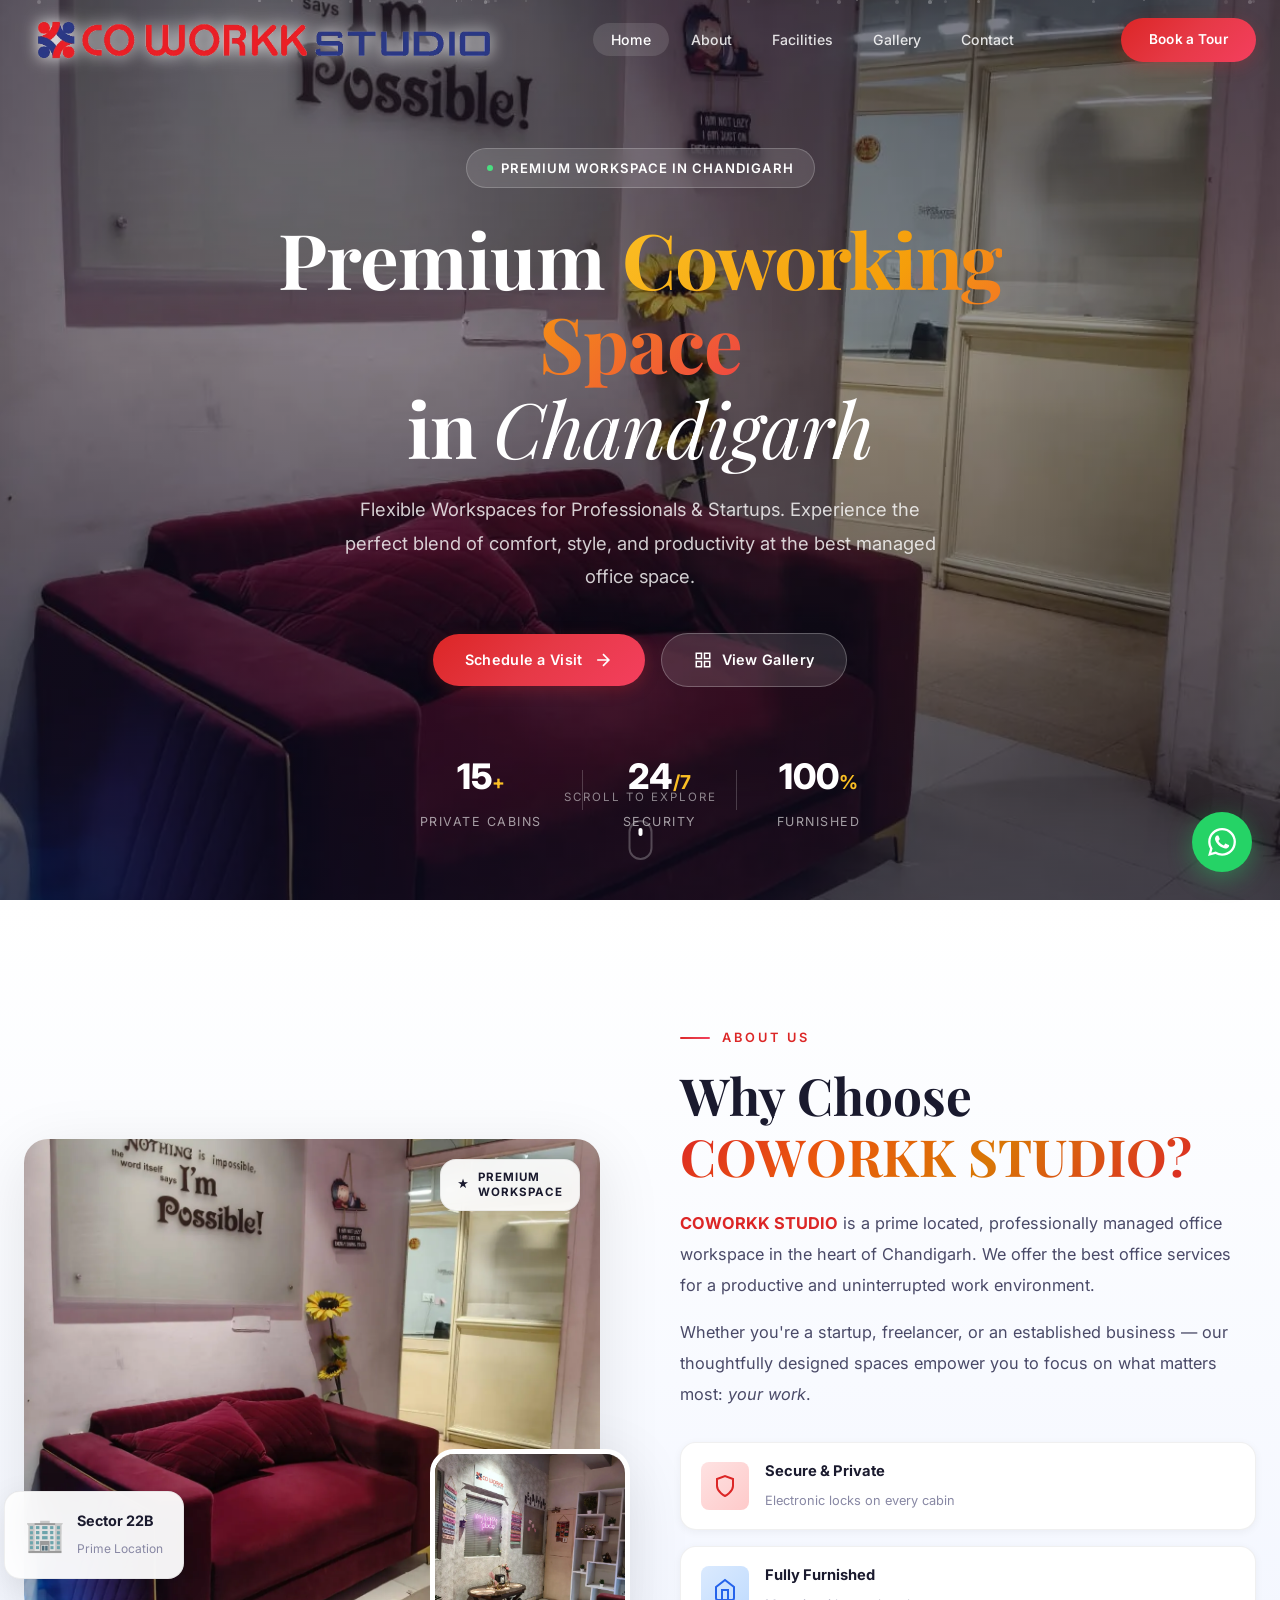
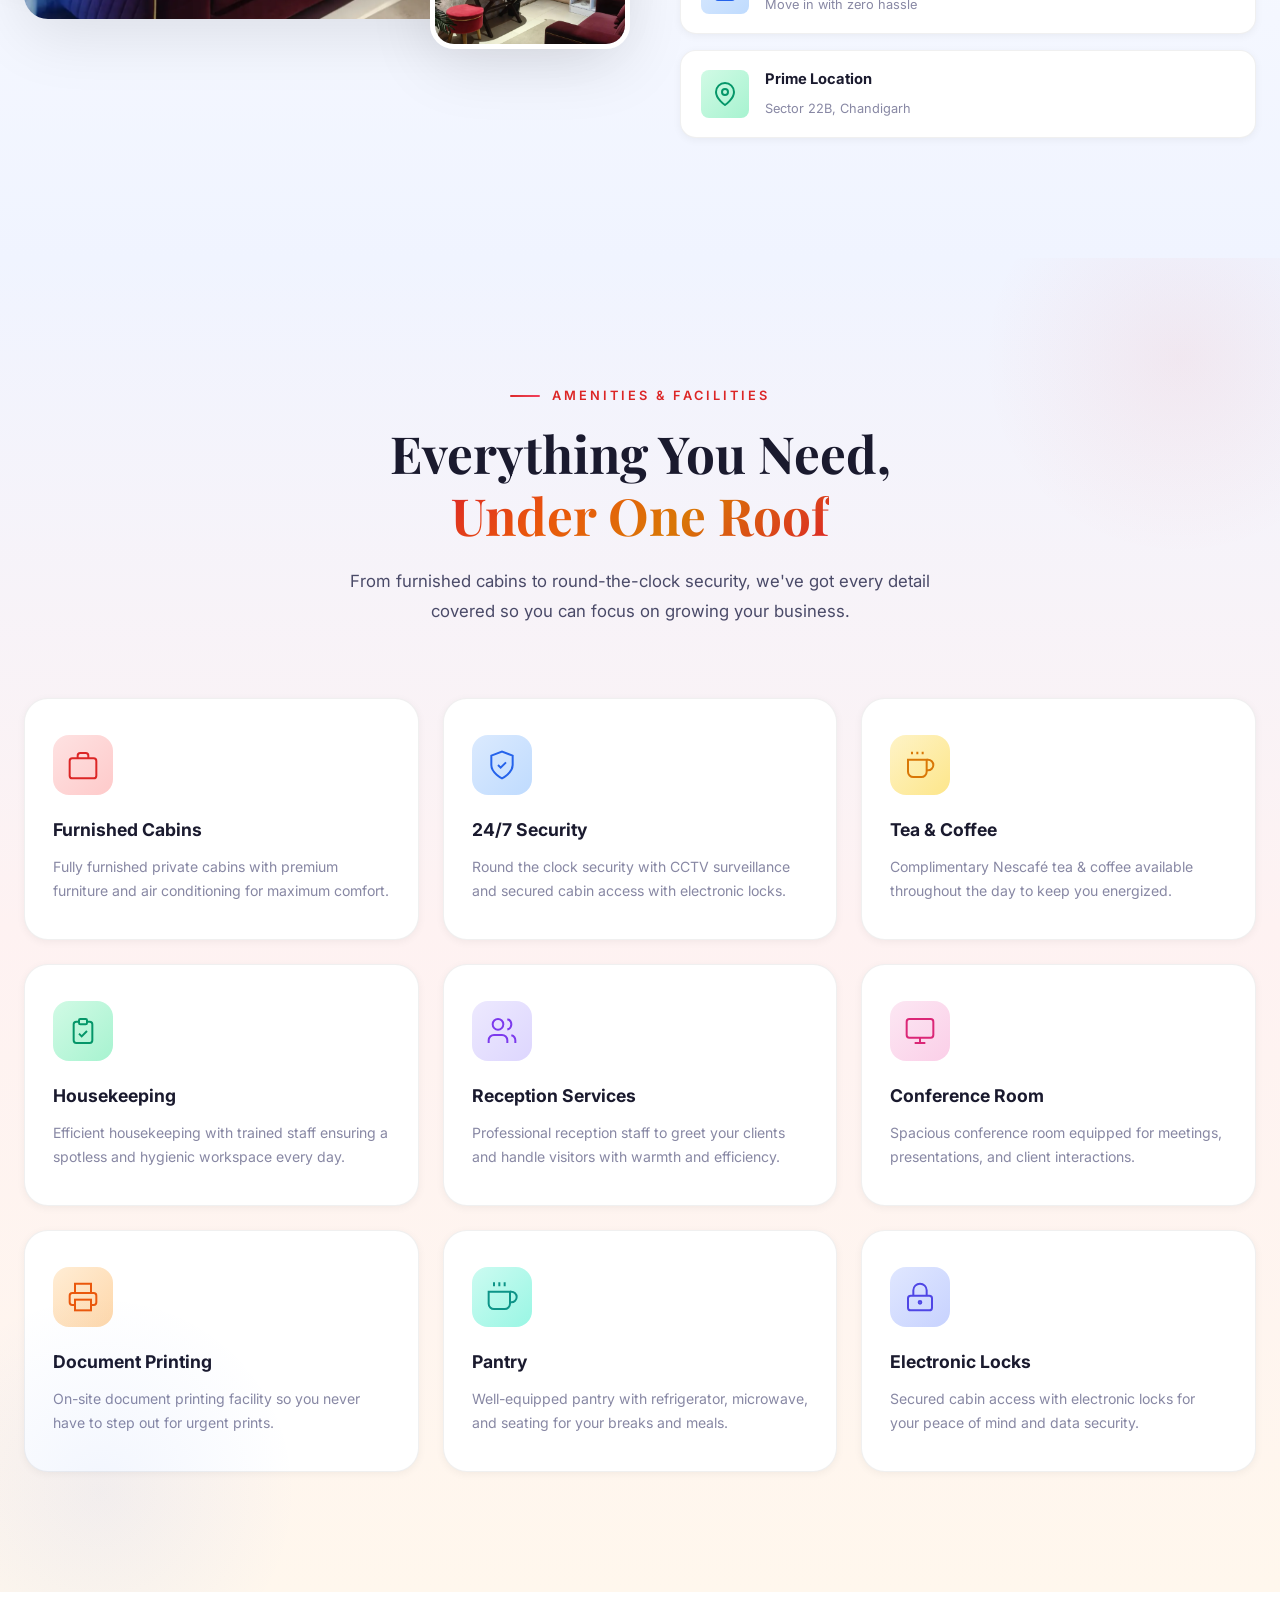
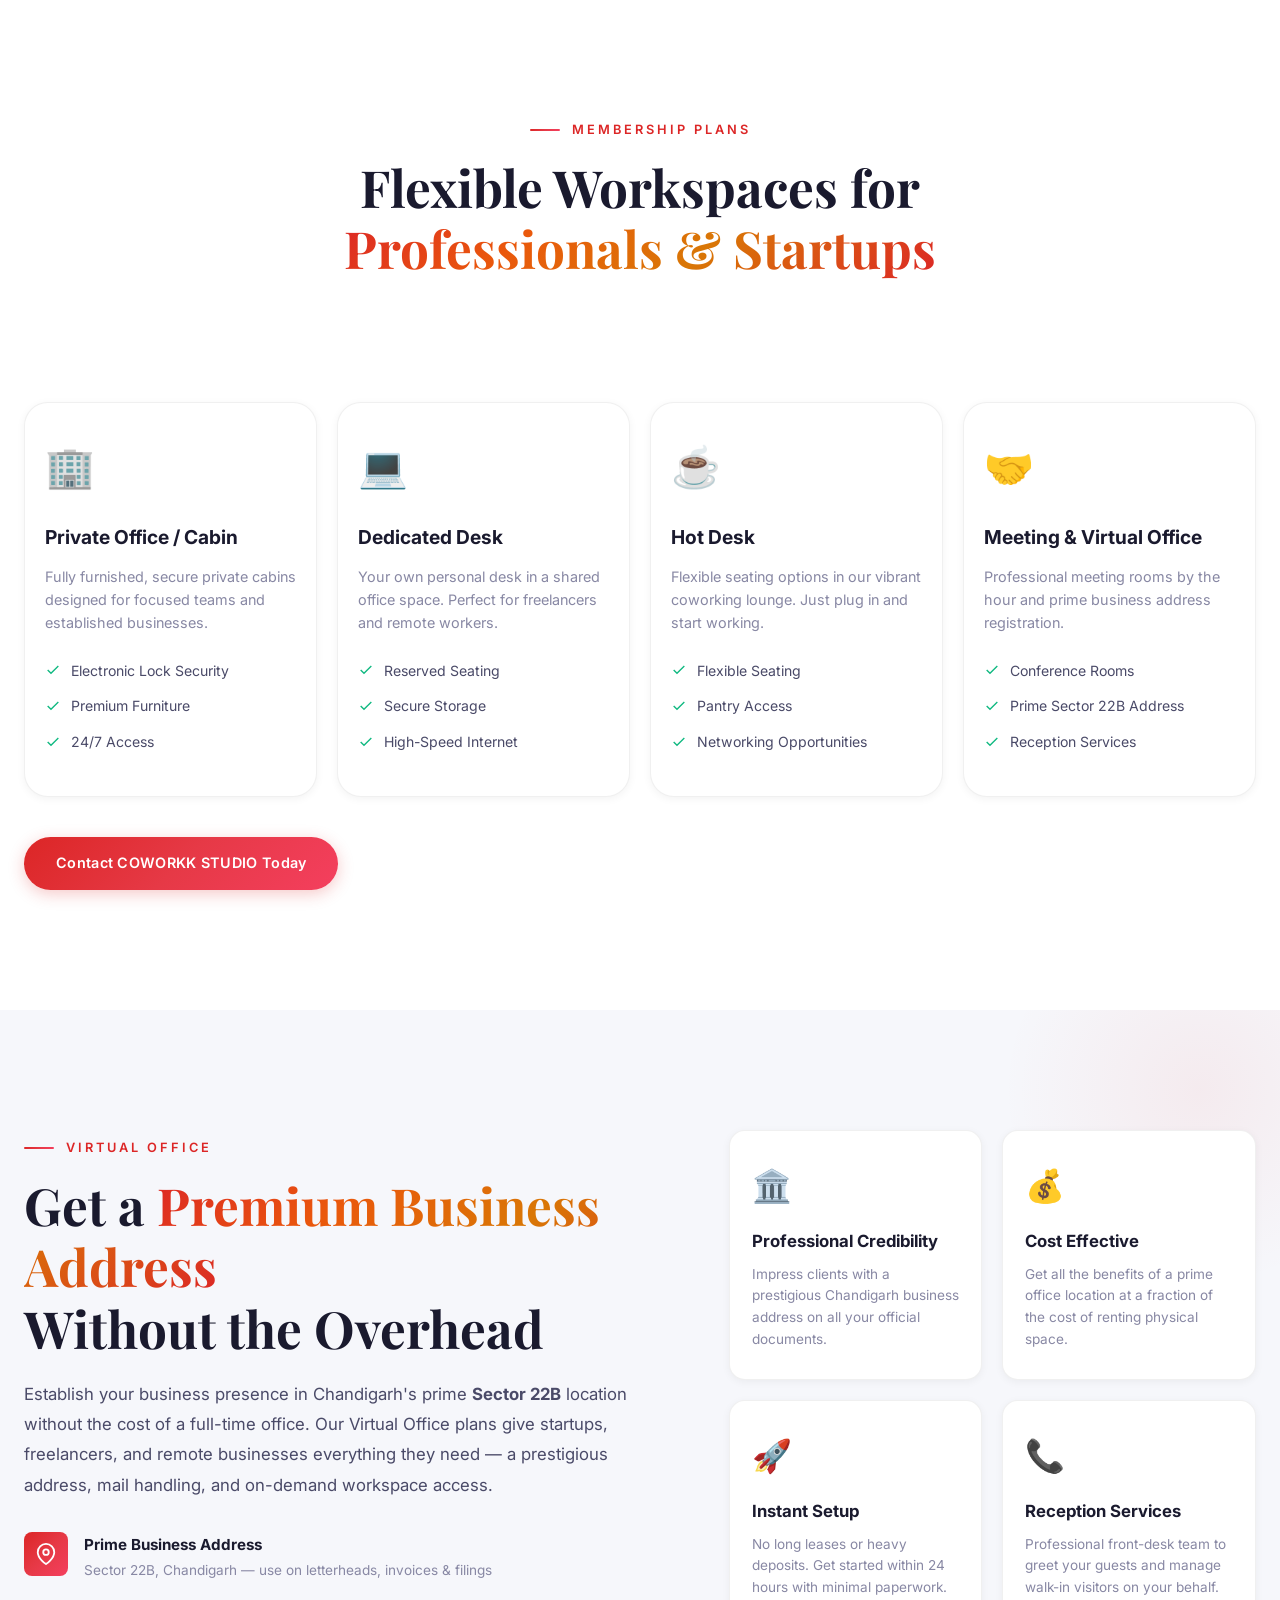
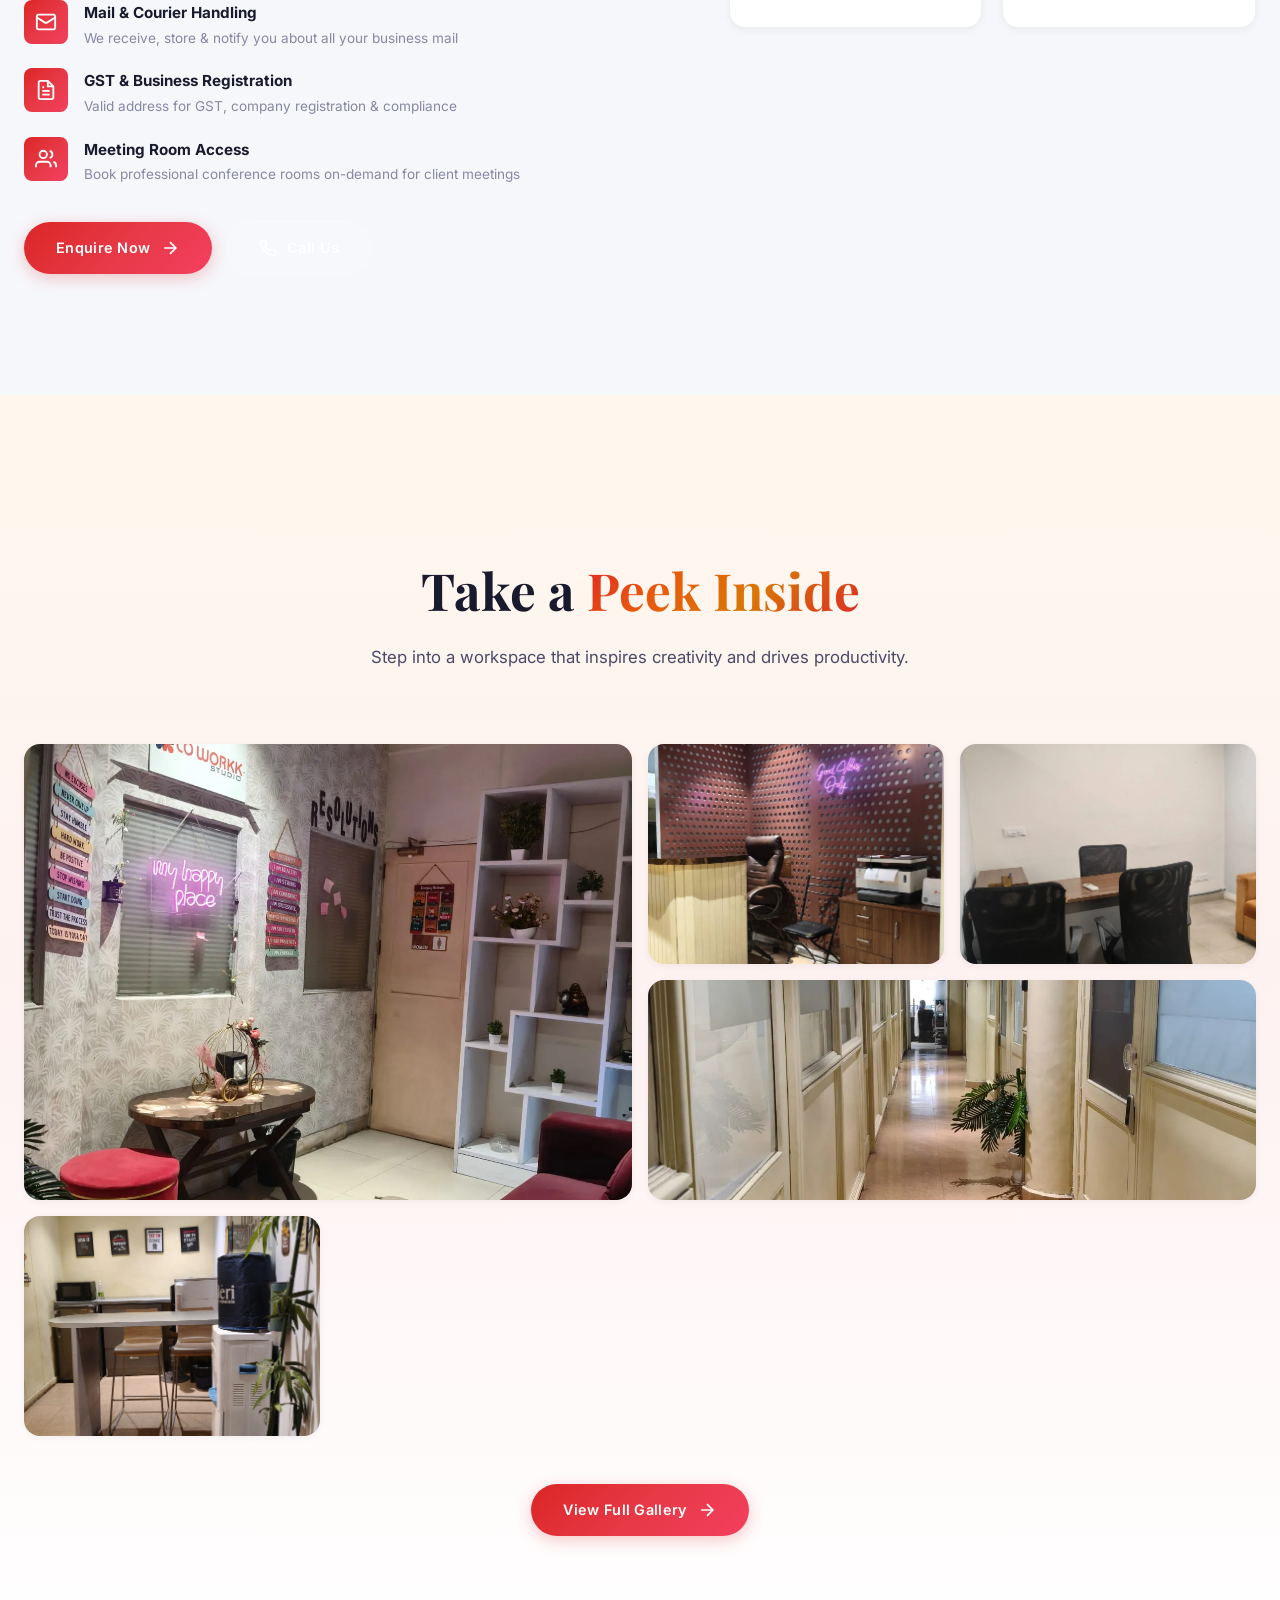
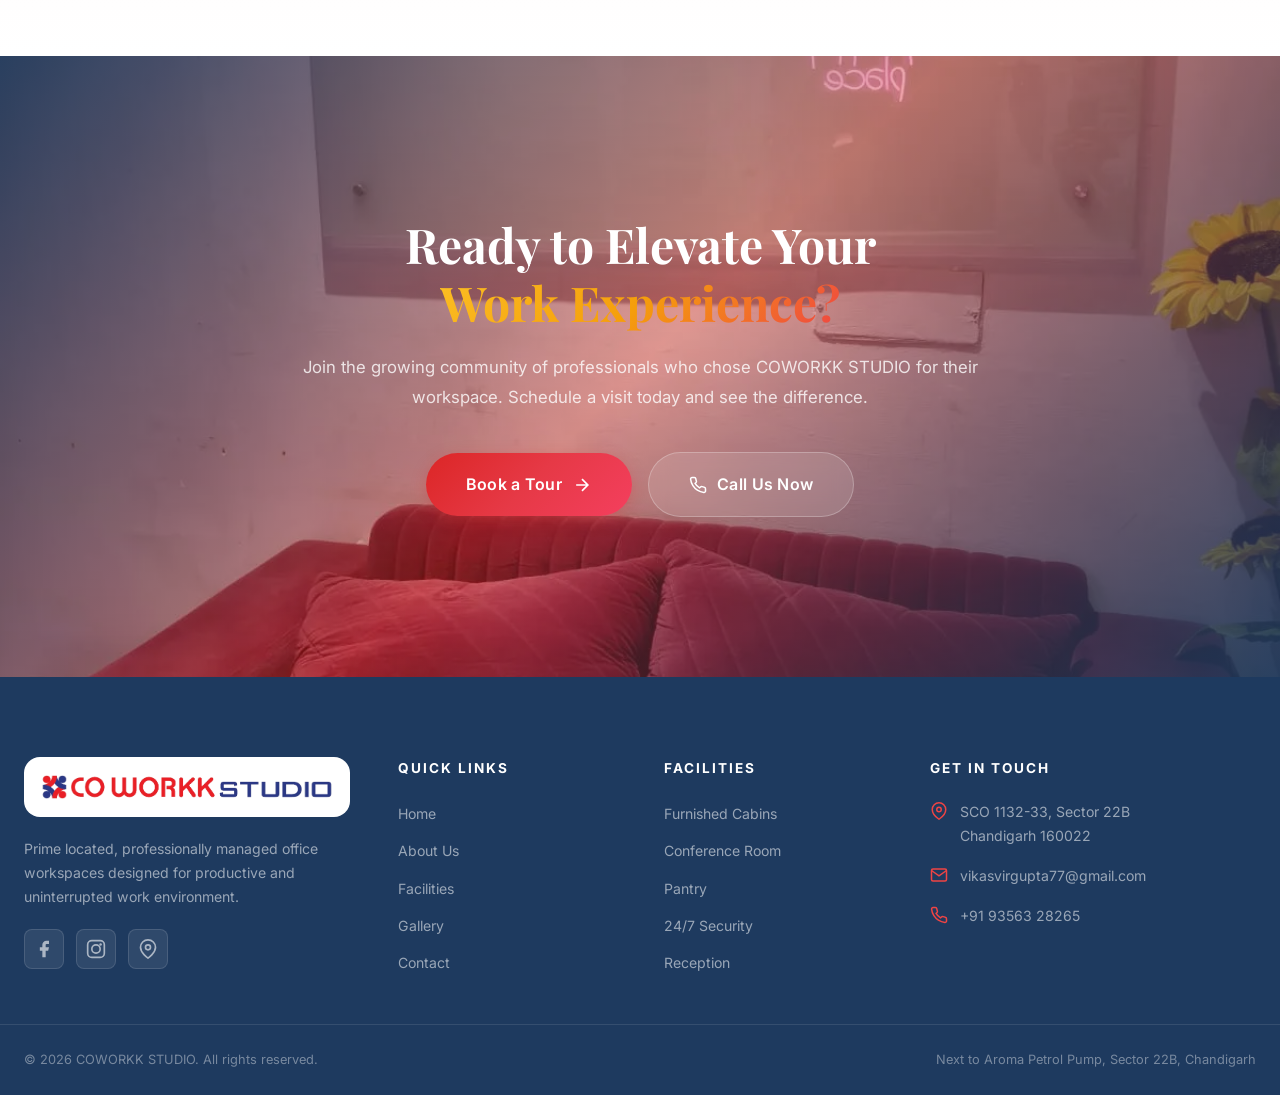
==== index.html @ e85fd24f "first commit" ====
<!DOCTYPE html>
<html lang="en">
<head>
    <meta charset="UTF-8">
    <meta name="viewport" content="width=device-width, initial-scale=1.0">
    <title>Premium Coworking Space & Office Space for Rent in Chandigarh | COWORKK STUDIO</title>
    <meta name="description" content="Best premium coworking space in Chandigarh. COWORKK STUDIO offers fully furnished office space for rent, private cabins, dedicated desks, and shared workspaces for freelancers and startups.">
    <meta name="keywords" content="Coworking Space Chandigarh, Shared Office Space Chandigarh, Office Space for Rent Chandigarh, Flexible Workspace Chandigarh, COWORKK STUDIO, Private Office Chandigarh, Dedicated Desk Chandigarh, Hot Desk Chandigarh, Meeting Room Chandigarh, Startup Office Chandigarh, Managed Office Space Chandigarh, Virtual Office Chandigarh, Best coworking space in Chandigarh, Affordable coworking space in Chandigarh, Fully furnished office space Chandigarh, Shared office for freelancers in Chandigarh, Coworking space near me Chandigarh, Office space for startups in Chandigarh">
    <link rel="preconnect" href="https://fonts.googleapis.com">
    <link rel="preconnect" href="https://fonts.gstatic.com" crossorigin>
    <link href="https://fonts.googleapis.com/css2?family=Inter:wght@300;400;500;600;700;800;900&family=Playfair+Display:ital,wght@0,400;0,600;0,700;1,400&display=swap" rel="stylesheet">
    <link rel="stylesheet" href="styles.css">
    <link rel="icon" type="image/png" href="pics/logo.webp">
</head>
<body>
    <!-- Preloader -->
    <div class="preloader" id="preloader">
        <div class="preloader-inner">
            <div class="preloader-logo">
                <img src="pics/logo.webp" alt="COWORKK STUDIO Logo">
            </div>
            <div class="preloader-bar"><div class="preloader-progress"></div></div>
        </div>
    </div>

    <!-- Navigation -->
    <nav class="navbar" id="navbar">
        <div class="nav-container">
            <a href="index.html" class="nav-logo" id="nav-logo">
                <img src="pics/logo-banner.webp" alt="COWORKK STUDIO" class="nav-logo-wide">
            </a>
            <ul class="nav-links" id="nav-links">
                <li><a href="index.html" class="nav-link active" id="nav-home">Home</a></li>
                <li><a href="#about" class="nav-link" id="nav-about">About</a></li>
                <li><a href="#facilities" class="nav-link" id="nav-facilities">Facilities</a></li>
                <li><a href="gallery.html" class="nav-link" id="nav-gallery">Gallery</a></li>
                <li><a href="contact.html" class="nav-link" id="nav-contact">Contact</a></li>
            </ul>
            <a href="contact.html#book" class="nav-cta" id="nav-cta-btn">Book a Tour</a>
            <button class="nav-toggle" id="nav-toggle" aria-label="Toggle navigation">
                <span></span><span></span><span></span>
            </button>
        </div>
    </nav>

    <!-- Hero Section -->
    <section class="hero" id="hero">
        <div class="hero-bg">
            <div class="hero-slide active" style="background-image: url('pics/lobby.webp')"></div>
            <div class="hero-slide" style="background-image: url('pics/lounge.webp')"></div>
            <div class="hero-slide" style="background-image: url('pics/reception.webp')"></div>
        </div>
        <div class="hero-overlay"></div>
        <div class="hero-particles" id="hero-particles"></div>
        <div class="hero-content">
            <div class="hero-badge animate-fade-up">
                <span class="badge-dot"></span>
                Premium Workspace in Chandigarh
            </div>
            <h1 class="hero-title animate-fade-up delay-1">
                Premium <span class="gradient-text">Coworking Space</span><br>
                in <span class="hero-title-accent">Chandigarh</span>
            </h1>
            <p class="hero-subtitle animate-fade-up delay-2">
                Flexible Workspaces for Professionals & Startups. Experience the perfect blend of comfort, style, and productivity at the best managed office space.
            </p>
            <div class="hero-actions animate-fade-up delay-3">
                <a href="contact.html#book" class="btn btn-primary" id="hero-cta-tour">
                    <span>Schedule a Visit</span>
                    <svg width="20" height="20" viewBox="0 0 24 24" fill="none" stroke="currentColor" stroke-width="2"><path d="M5 12h14m-7-7 7 7-7 7"/></svg>
                </a>
                <a href="gallery.html" class="btn btn-ghost" id="hero-cta-gallery">
                    <svg width="18" height="18" viewBox="0 0 24 24" fill="none" stroke="currentColor" stroke-width="2"><rect x="3" y="3" width="7" height="7"/><rect x="14" y="3" width="7" height="7"/><rect x="14" y="14" width="7" height="7"/><rect x="3" y="14" width="7" height="7"/></svg>
                    <span>View Gallery</span>
                </a>
            </div>
            <div class="hero-stats animate-fade-up delay-4">
                <div class="hero-stat">
                    <span class="stat-number" data-count="15">0</span><span class="stat-suffix">+</span>
                    <span class="stat-label">Private Cabins</span>
                </div>
                <div class="stat-divider"></div>
                <div class="hero-stat">
                    <span class="stat-number" data-count="24">0</span><span class="stat-suffix">/7</span>
                    <span class="stat-label">Security</span>
                </div>
                <div class="stat-divider"></div>
                <div class="hero-stat">
                    <span class="stat-number" data-count="100">0</span><span class="stat-suffix">%</span>
                    <span class="stat-label">Furnished</span>
                </div>
            </div>
        </div>
        <div class="hero-scroll">
            <span>Scroll to explore</span>
            <div class="scroll-indicator">
                <div class="scroll-dot"></div>
            </div>
        </div>
    </section>

    <!-- About Section -->
    <section class="about section" id="about">
        <div class="container">
            <div class="about-grid">
                <div class="about-images">
                    <div class="about-img-main reveal-left">
                        <img src="pics/lounge.webp" alt="COWORKK STUDIO Lounge Area" loading="lazy">
                        <div class="img-badge">
                            <span class="badge-icon">★</span>
                            <span>Premium<br>Workspace</span>
                        </div>
                    </div>
                    <div class="about-img-secondary reveal-left delay-1">
                        <img src="pics/lobby.webp" alt="COWORKK STUDIO Lobby" loading="lazy">
                    </div>
                    <div class="about-floating-card reveal-left delay-2">
                        <div class="floating-icon">🏢</div>
                        <div>
                            <strong>Sector 22B</strong>
                            <span>Prime Location</span>
                        </div>
                    </div>
                </div>
                <div class="about-content">
                    <div class="section-tag reveal-right">
                        <span class="tag-line"></span>
                        About Us
                    </div>
                    <h2 class="section-title reveal-right delay-1">
                        Why Choose<br>
                        <span class="gradient-text">COWORKK STUDIO?</span>
                    </h2>
                    <p class="about-text reveal-right delay-2">
                        <strong>COWORKK STUDIO</strong> is a prime located, professionally managed office workspace in the heart of Chandigarh. We offer the best office services for a productive and uninterrupted work environment.
                    </p>
                    <p class="about-text reveal-right delay-2">
                        Whether you're a startup, freelancer, or an established business — our thoughtfully designed spaces empower you to focus on what matters most: <em>your work</em>.
                    </p>
                    <div class="about-features reveal-right delay-3">
                        <div class="about-feature">
                            <div class="feature-icon">
                                <svg width="24" height="24" viewBox="0 0 24 24" fill="none" stroke="currentColor" stroke-width="2"><path d="M12 22s8-4 8-10V5l-8-3-8 3v7c0 6 8 10 8 10z"/></svg>
                            </div>
                            <div>
                                <strong>Secure & Private</strong>
                                <span>Electronic locks on every cabin</span>
                            </div>
                        </div>
                        <div class="about-feature">
                            <div class="feature-icon">
                                <svg width="24" height="24" viewBox="0 0 24 24" fill="none" stroke="currentColor" stroke-width="2"><path d="M3 9l9-7 9 7v11a2 2 0 0 1-2 2H5a2 2 0 0 1-2-2z"/><polyline points="9 22 9 12 15 12 15 22"/></svg>
                            </div>
                            <div>
                                <strong>Fully Furnished</strong>
                                <span>Move in with zero hassle</span>
                            </div>
                        </div>
                        <div class="about-feature">
                            <div class="feature-icon">
                                <svg width="24" height="24" viewBox="0 0 24 24" fill="none" stroke="currentColor" stroke-width="2"><path d="M21 10c0 7-9 13-9 13s-9-6-9-13a9 9 0 0 1 18 0z"/><circle cx="12" cy="10" r="3"/></svg>
                            </div>
                            <div>
                                <strong>Prime Location</strong>
                                <span>Sector 22B, Chandigarh</span>
                            </div>
                        </div>
                    </div>
                </div>
            </div>
        </div>
    </section>

    <!-- Facilities Section -->
    <section class="facilities section" id="facilities">
        <div class="container">
            <div class="section-header">
                <div class="section-tag reveal-up">
                    <span class="tag-line"></span>
                    Amenities & Facilities
                </div>
                <h2 class="section-title reveal-up delay-1">
                    Everything You Need,<br>
                    <span class="gradient-text">Under One Roof</span>
                </h2>
                <p class="section-subtitle reveal-up delay-2">
                    From furnished cabins to round-the-clock security, we've got every detail covered so you can focus on growing your business.
                </p>
            </div>
            <div class="facilities-grid">
                <div class="facility-card reveal-up" id="facility-cabin">
                    <div class="facility-icon">
                        <svg width="32" height="32" viewBox="0 0 24 24" fill="none" stroke="currentColor" stroke-width="1.5"><rect x="2" y="7" width="20" height="15" rx="2"/><path d="M16 7V5a2 2 0 0 0-2-2h-4a2 2 0 0 0-2 2v2"/><line x1="12" y1="12" x2="12" y2="12.01"/></svg>
                    </div>
                    <h3>Furnished Cabins</h3>
                    <p>Fully furnished private cabins with premium furniture and air conditioning for maximum comfort.</p>
                    <div class="facility-glow"></div>
                </div>
                <div class="facility-card reveal-up delay-1" id="facility-security">
                    <div class="facility-icon">
                        <svg width="32" height="32" viewBox="0 0 24 24" fill="none" stroke="currentColor" stroke-width="1.5"><path d="M12 22s8-4 8-10V5l-8-3-8 3v7c0 6 8 10 8 10z"/><path d="M9 12l2 2 4-4"/></svg>
                    </div>
                    <h3>24/7 Security</h3>
                    <p>Round the clock security with CCTV surveillance and secured cabin access with electronic locks.</p>
                    <div class="facility-glow"></div>
                </div>
                <div class="facility-card reveal-up delay-2" id="facility-coffee">
                    <div class="facility-icon">
                        <svg width="32" height="32" viewBox="0 0 24 24" fill="none" stroke="currentColor" stroke-width="1.5"><path d="M17 8h1a4 4 0 1 1 0 8h-1"/><path d="M3 8h14v9a4 4 0 0 1-4 4H7a4 4 0 0 1-4-4Z"/><line x1="6" y1="2" x2="6" y2="4"/><line x1="10" y1="2" x2="10" y2="4"/><line x1="14" y1="2" x2="14" y2="4"/></svg>
                    </div>
                    <h3>Tea & Coffee</h3>
                    <p>Complimentary Nescafé tea & coffee available throughout the day to keep you energized.</p>
                    <div class="facility-glow"></div>
                </div>
                <div class="facility-card reveal-up" id="facility-housekeeping">
                    <div class="facility-icon">
                        <svg width="32" height="32" viewBox="0 0 24 24" fill="none" stroke="currentColor" stroke-width="1.5"><path d="M9 5H7a2 2 0 0 0-2 2v12a2 2 0 0 0 2 2h10a2 2 0 0 0 2-2V7a2 2 0 0 0-2-2h-2"/><rect x="9" y="3" width="6" height="4" rx="1"/><path d="M9 14l2 2 4-4"/></svg>
                    </div>
                    <h3>Housekeeping</h3>
                    <p>Efficient housekeeping with trained staff ensuring a spotless and hygienic workspace every day.</p>
                    <div class="facility-glow"></div>
                </div>
                <div class="facility-card reveal-up delay-1" id="facility-reception">
                    <div class="facility-icon">
                        <svg width="32" height="32" viewBox="0 0 24 24" fill="none" stroke="currentColor" stroke-width="1.5"><path d="M16 21v-2a4 4 0 0 0-4-4H6a4 4 0 0 0-4 4v2"/><circle cx="9" cy="7" r="4"/><path d="M22 21v-2a4 4 0 0 0-3-3.87"/><path d="M16 3.13a4 4 0 0 1 0 7.75"/></svg>
                    </div>
                    <h3>Reception Services</h3>
                    <p>Professional reception staff to greet your clients and handle visitors with warmth and efficiency.</p>
                    <div class="facility-glow"></div>
                </div>
                <div class="facility-card reveal-up delay-2" id="facility-conference">
                    <div class="facility-icon">
                        <svg width="32" height="32" viewBox="0 0 24 24" fill="none" stroke="currentColor" stroke-width="1.5"><rect x="2" y="3" width="20" height="14" rx="2"/><line x1="8" y1="21" x2="16" y2="21"/><line x1="12" y1="17" x2="12" y2="21"/></svg>
                    </div>
                    <h3>Conference Room</h3>
                    <p>Spacious conference room equipped for meetings, presentations, and client interactions.</p>
                    <div class="facility-glow"></div>
                </div>
                <div class="facility-card reveal-up" id="facility-printing">
                    <div class="facility-icon">
                        <svg width="32" height="32" viewBox="0 0 24 24" fill="none" stroke="currentColor" stroke-width="1.5"><polyline points="6 9 6 2 18 2 18 9"/><path d="M6 18H4a2 2 0 0 1-2-2v-5a2 2 0 0 1 2-2h16a2 2 0 0 1 2 2v5a2 2 0 0 1-2 2h-2"/><rect x="6" y="14" width="12" height="8"/></svg>
                    </div>
                    <h3>Document Printing</h3>
                    <p>On-site document printing facility so you never have to step out for urgent prints.</p>
                    <div class="facility-glow"></div>
                </div>
                <div class="facility-card reveal-up delay-1" id="facility-pantry">
                    <div class="facility-icon">
                        <svg width="32" height="32" viewBox="0 0 24 24" fill="none" stroke="currentColor" stroke-width="1.5"><path d="M18 8h1a4 4 0 0 1 0 8h-1"/><path d="M2 8h16v9a4 4 0 0 1-4 4H6a4 4 0 0 1-4-4V8z"/><line x1="6" y1="1" x2="6" y2="4"/><line x1="10" y1="1" x2="10" y2="4"/><line x1="14" y1="1" x2="14" y2="4"/></svg>
                    </div>
                    <h3>Pantry</h3>
                    <p>Well-equipped pantry with refrigerator, microwave, and seating for your breaks and meals.</p>
                    <div class="facility-glow"></div>
                </div>
                <div class="facility-card reveal-up delay-2" id="facility-lock">
                    <div class="facility-icon">
                        <svg width="32" height="32" viewBox="0 0 24 24" fill="none" stroke="currentColor" stroke-width="1.5"><rect x="3" y="11" width="18" height="11" rx="2" ry="2"/><path d="M7 11V7a5 5 0 0 1 10 0v4"/><circle cx="12" cy="16" r="1"/></svg>
                    </div>
                    <h3>Electronic Locks</h3>
                    <p>Secured cabin access with electronic locks for your peace of mind and data security.</p>
                    <div class="facility-glow"></div>
                </div>
            </div>
        </div>
    </section>

    <!-- Membership Plans Section -->
    <section class="memberships section" id="memberships">
        <div class="container">
            <div class="section-header">
                <div class="section-tag reveal-up">
                    <span class="tag-line"></span>
                    Membership Plans
                </div>
                <h2 class="section-title reveal-up delay-1">
                    Flexible Workspaces for<br>
                    <span class="gradient-text">Professionals & Startups</span>
                </h2>
                <p class="section-subtitle reveal-up delay-2">
                    Private Cabins, Dedicated Desks & Meeting Rooms tailored to your needs.
                </p>
            </div>
            <div class="plans-grid">
                <!-- Private Cabin -->
                <div class="plan-card reveal-up">
                    <div class="plan-icon">🏢</div>
                    <h3>Private Office / Cabin</h3>
                    <p>Fully furnished, secure private cabins designed for focused teams and established businesses.</p>
                    <ul class="plan-features">
                        <li><svg viewBox="0 0 24 24" fill="none" stroke="currentColor" stroke-width="2"><polyline points="20 6 9 17 4 12"></polyline></svg> Electronic Lock Security</li>
                        <li><svg viewBox="0 0 24 24" fill="none" stroke="currentColor" stroke-width="2"><polyline points="20 6 9 17 4 12"></polyline></svg> Premium Furniture</li>
                        <li><svg viewBox="0 0 24 24" fill="none" stroke="currentColor" stroke-width="2"><polyline points="20 6 9 17 4 12"></polyline></svg> 24/7 Access</li>
                    </ul>
                </div>
                <!-- Dedicated Desk -->
                <div class="plan-card reveal-up delay-1">
                    <div class="plan-icon">💻</div>
                    <h3>Dedicated Desk</h3>
                    <p>Your own personal desk in a shared office space. Perfect for freelancers and remote workers.</p>
                    <ul class="plan-features">
                        <li><svg viewBox="0 0 24 24" fill="none" stroke="currentColor" stroke-width="2"><polyline points="20 6 9 17 4 12"></polyline></svg> Reserved Seating</li>
                        <li><svg viewBox="0 0 24 24" fill="none" stroke="currentColor" stroke-width="2"><polyline points="20 6 9 17 4 12"></polyline></svg> Secure Storage</li>
                        <li><svg viewBox="0 0 24 24" fill="none" stroke="currentColor" stroke-width="2"><polyline points="20 6 9 17 4 12"></polyline></svg> High-Speed Internet</li>
                    </ul>
                </div>
                <!-- Hot Desk -->
                <div class="plan-card reveal-up delay-2">
                    <div class="plan-icon">☕</div>
                    <h3>Hot Desk</h3>
                    <p>Flexible seating options in our vibrant coworking lounge. Just plug in and start working.</p>
                    <ul class="plan-features">
                        <li><svg viewBox="0 0 24 24" fill="none" stroke="currentColor" stroke-width="2"><polyline points="20 6 9 17 4 12"></polyline></svg> Flexible Seating</li>
                        <li><svg viewBox="0 0 24 24" fill="none" stroke="currentColor" stroke-width="2"><polyline points="20 6 9 17 4 12"></polyline></svg> Pantry Access</li>
                        <li><svg viewBox="0 0 24 24" fill="none" stroke="currentColor" stroke-width="2"><polyline points="20 6 9 17 4 12"></polyline></svg> Networking Opportunities</li>
                    </ul>
                </div>
                <!-- Meeting Room -->
                <div class="plan-card reveal-up delay-3">
                    <div class="plan-icon">🤝</div>
                    <h3>Meeting & Virtual Office</h3>
                    <p>Professional meeting rooms by the hour and prime business address registration.</p>
                    <ul class="plan-features">
                        <li><svg viewBox="0 0 24 24" fill="none" stroke="currentColor" stroke-width="2"><polyline points="20 6 9 17 4 12"></polyline></svg> Conference Rooms</li>
                        <li><svg viewBox="0 0 24 24" fill="none" stroke="currentColor" stroke-width="2"><polyline points="20 6 9 17 4 12"></polyline></svg> Prime Sector 22B Address</li>
                        <li><svg viewBox="0 0 24 24" fill="none" stroke="currentColor" stroke-width="2"><polyline points="20 6 9 17 4 12"></polyline></svg> Reception Services</li>
                    </ul>
                </div>
            </div>
            <div class="plans-cta text-center reveal-up delay-4" style="margin-top: 40px;">
                <a href="contact.html#book" class="btn btn-primary">Contact COWORKK STUDIO Today</a>
            </div>
        </div>
    </section>

    <!-- Virtual Office Section -->
    <section class="virtual-office section" id="virtual-office">
        <div class="container">
            <div class="vo-grid">
                <div class="vo-content">
                    <div class="section-tag reveal-left">
                        <span class="tag-line"></span>
                        Virtual Office
                    </div>
                    <h2 class="section-title reveal-left delay-1">
                        Get a <span class="gradient-text">Premium Business Address</span><br>
                        Without the Overhead
                    </h2>
                    <p class="vo-text reveal-left delay-2">
                        Establish your business presence in Chandigarh's prime <strong>Sector 22B</strong> location without the cost of a full-time office. Our Virtual Office plans give startups, freelancers, and remote businesses everything they need — a prestigious address, mail handling, and on-demand workspace access.
                    </p>
                    <div class="vo-features reveal-left delay-3">
                        <div class="vo-feature">
                            <div class="vo-feature-icon">
                                <svg width="22" height="22" viewBox="0 0 24 24" fill="none" stroke="currentColor" stroke-width="2"><path d="M21 10c0 7-9 13-9 13s-9-6-9-13a9 9 0 0 1 18 0z"/><circle cx="12" cy="10" r="3"/></svg>
                            </div>
                            <div>
                                <strong>Prime Business Address</strong>
                                <span>Sector 22B, Chandigarh — use on letterheads, invoices & filings</span>
                            </div>
                        </div>
                        <div class="vo-feature">
                            <div class="vo-feature-icon">
                                <svg width="22" height="22" viewBox="0 0 24 24" fill="none" stroke="currentColor" stroke-width="2"><rect x="2" y="4" width="20" height="16" rx="2"/><path d="m22 7-8.97 5.7a1.94 1.94 0 0 1-2.06 0L2 7"/></svg>
                            </div>
                            <div>
                                <strong>Mail & Courier Handling</strong>
                                <span>We receive, store & notify you about all your business mail</span>
                            </div>
                        </div>
                        <div class="vo-feature">
                            <div class="vo-feature-icon">
                                <svg width="22" height="22" viewBox="0 0 24 24" fill="none" stroke="currentColor" stroke-width="2"><path d="M14 2H6a2 2 0 0 0-2 2v16a2 2 0 0 0 2 2h12a2 2 0 0 0 2-2V8z"/><polyline points="14 2 14 8 20 8"/><line x1="16" y1="13" x2="8" y2="13"/><line x1="16" y1="17" x2="8" y2="17"/><polyline points="10 9 9 9 8 9"/></svg>
                            </div>
                            <div>
                                <strong>GST & Business Registration</strong>
                                <span>Valid address for GST, company registration & compliance</span>
                            </div>
                        </div>
                        <div class="vo-feature">
                            <div class="vo-feature-icon">
                                <svg width="22" height="22" viewBox="0 0 24 24" fill="none" stroke="currentColor" stroke-width="2"><path d="M17 21v-2a4 4 0 0 0-4-4H5a4 4 0 0 0-4 4v2"/><circle cx="9" cy="7" r="4"/><path d="M23 21v-2a4 4 0 0 0-3-3.87"/><path d="M16 3.13a4 4 0 0 1 0 7.75"/></svg>
                            </div>
                            <div>
                                <strong>Meeting Room Access</strong>
                                <span>Book professional conference rooms on-demand for client meetings</span>
                            </div>
                        </div>
                    </div>
                    <div class="vo-actions reveal-left delay-4">
                        <a href="contact.html#book" class="btn btn-primary" id="vo-cta-enquire">
                            <span>Enquire Now</span>
                            <svg width="20" height="20" viewBox="0 0 24 24" fill="none" stroke="currentColor" stroke-width="2"><path d="M5 12h14m-7-7 7 7-7 7"/></svg>
                        </a>
                        <a href="tel:9356328265" class="btn btn-ghost" id="vo-cta-call">
                            <svg width="18" height="18" viewBox="0 0 24 24" fill="none" stroke="currentColor" stroke-width="2"><path d="M22 16.92v3a2 2 0 0 1-2.18 2 19.79 19.79 0 0 1-8.63-3.07 19.5 19.5 0 0 1-6-6 19.79 19.79 0 0 1-3.07-8.67A2 2 0 0 1 4.11 2h3a2 2 0 0 1 2 1.72 12.84 12.84 0 0 0 .7 2.81 2 2 0 0 1-.45 2.11L8.09 9.91a16 16 0 0 0 6 6l1.27-1.27a2 2 0 0 1 2.11-.45 12.84 12.84 0 0 0 2.81.7A2 2 0 0 1 22 16.92z"/></svg>
                            <span>Call Us</span>
                        </a>
                    </div>
                </div>
                <div class="vo-highlights reveal-right">
                    <div class="vo-highlight-card">
                        <div class="vo-highlight-icon">🏛️</div>
                        <h4>Professional Credibility</h4>
                        <p>Impress clients with a prestigious Chandigarh business address on all your official documents.</p>
                    </div>
                    <div class="vo-highlight-card">
                        <div class="vo-highlight-icon">💰</div>
                        <h4>Cost Effective</h4>
                        <p>Get all the benefits of a prime office location at a fraction of the cost of renting physical space.</p>
                    </div>
                    <div class="vo-highlight-card">
                        <div class="vo-highlight-icon">🚀</div>
                        <h4>Instant Setup</h4>
                        <p>No long leases or heavy deposits. Get started within 24 hours with minimal paperwork.</p>
                    </div>
                    <div class="vo-highlight-card">
                        <div class="vo-highlight-icon">📞</div>
                        <h4>Reception Services</h4>
                        <p>Professional front-desk team to greet your guests and manage walk-in visitors on your behalf.</p>
                    </div>
                </div>
            </div>
        </div>
    </section>

    <!-- Gallery Preview Section -->
    <section class="gallery-preview section" id="gallery-preview">
        <div class="container">
            <div class="section-header">
                <div class="section-tag reveal-up">
                    <span class="tag-line"></span>
                    Our Space
                </div>
                <h2 class="section-title reveal-up delay-1">
                    Take a <span class="gradient-text">Peek Inside</span>
                </h2>
                <p class="section-subtitle reveal-up delay-2">
                    Step into a workspace that inspires creativity and drives productivity.
                </p>
            </div>
            <div class="gallery-mosaic reveal-up delay-2">
                <div class="mosaic-item mosaic-large" id="gallery-preview-1">
                    <img src="pics/lobby.webp" alt="COWORKK STUDIO Lobby" loading="lazy">
                    <div class="mosaic-overlay">
                        <span>Lobby & Lounge</span>
                    </div>
                </div>
                <div class="mosaic-item" id="gallery-preview-2">
                    <img src="pics/reception.webp" alt="Reception Area" loading="lazy">
                    <div class="mosaic-overlay">
                        <span>Reception</span>
                    </div>
                </div>
                <div class="mosaic-item" id="gallery-preview-3">
                    <img src="pics/cabin1.webp" alt="Private Cabin" loading="lazy">
                    <div class="mosaic-overlay">
                        <span>Private Cabin</span>
                    </div>
                </div>
                <div class="mosaic-item mosaic-wide" id="gallery-preview-4">
                    <img src="pics/corridor.webp" alt="Office Corridor" loading="lazy">
                    <div class="mosaic-overlay">
                        <span>Office Corridor</span>
                    </div>
                </div>
                <div class="mosaic-item" id="gallery-preview-5">
                    <img src="pics/pantry.webp" alt="Pantry Area" loading="lazy">
                    <div class="mosaic-overlay">
                        <span>Pantry</span>
                    </div>
                </div>
            </div>
            <div class="gallery-cta reveal-up delay-3">
                <a href="gallery.html" class="btn btn-primary" id="gallery-view-all">
                    <span>View Full Gallery</span>
                    <svg width="20" height="20" viewBox="0 0 24 24" fill="none" stroke="currentColor" stroke-width="2"><path d="M5 12h14m-7-7 7 7-7 7"/></svg>
                </a>
            </div>
        </div>
    </section>

    <!-- Testimonial / CTA Section -->
    <section class="cta-section" id="cta">
        <div class="cta-bg">
            <img src="pics/lounge2.webp" alt="COWORKK STUDIO" loading="lazy">
        </div>
        <div class="cta-overlay"></div>
        <div class="container">
            <div class="cta-content">
                <h2 class="cta-title reveal-up">
                    Ready to Elevate Your<br><span class="gradient-text">Work Experience?</span>
                </h2>
                <p class="cta-text reveal-up delay-1">
                    Join the growing community of professionals who chose COWORKK STUDIO for their workspace. Schedule a visit today and see the difference.
                </p>
                <div class="cta-actions reveal-up delay-2">
                    <a href="contact.html#book" class="btn btn-primary btn-large" id="cta-book-tour">
                        <span>Book a Tour</span>
                        <svg width="20" height="20" viewBox="0 0 24 24" fill="none" stroke="currentColor" stroke-width="2"><path d="M5 12h14m-7-7 7 7-7 7"/></svg>
                    </a>
                    <a href="tel:9356328265" class="btn btn-ghost btn-large" id="cta-call">
                        <svg width="18" height="18" viewBox="0 0 24 24" fill="none" stroke="currentColor" stroke-width="2"><path d="M22 16.92v3a2 2 0 0 1-2.18 2 19.79 19.79 0 0 1-8.63-3.07 19.5 19.5 0 0 1-6-6 19.79 19.79 0 0 1-3.07-8.67A2 2 0 0 1 4.11 2h3a2 2 0 0 1 2 1.72 12.84 12.84 0 0 0 .7 2.81 2 2 0 0 1-.45 2.11L8.09 9.91a16 16 0 0 0 6 6l1.27-1.27a2 2 0 0 1 2.11-.45 12.84 12.84 0 0 0 2.81.7A2 2 0 0 1 22 16.92z"/></svg>
                        <span>Call Us Now</span>
                    </a>
                </div>
            </div>
        </div>
    </section>

    <!-- Footer -->
    <footer class="footer" id="footer">
        <div class="footer-top">
            <div class="container">
                <div class="footer-grid">
                    <div class="footer-brand">
                        <a href="index.html" class="footer-logo">
                            <img src="pics/logo-banner.webp" alt="COWORKK STUDIO">
                        </a>
                        <p>Prime located, professionally managed office workspaces designed for productive and uninterrupted work environment.</p>
                        <div class="footer-socials">
                            <a href="https://www.facebook.com/profile.php?id=61559058495968" target="_blank" rel="noopener" aria-label="Facebook" id="footer-facebook">
                                <svg width="20" height="20" viewBox="0 0 24 24" fill="currentColor"><path d="M18 2h-3a5 5 0 0 0-5 5v3H7v4h3v8h4v-8h3l1-4h-4V7a1 1 0 0 1 1-1h3z"/></svg>
                            </a>
                            <a href="https://www.instagram.com/badger.7861937?igsh=MXg2c2RvbGVidzJybw==" target="_blank" rel="noopener" aria-label="Instagram" id="footer-instagram">
                                <svg width="20" height="20" viewBox="0 0 24 24" fill="none" stroke="currentColor" stroke-width="2"><rect x="2" y="2" width="20" height="20" rx="5"/><circle cx="12" cy="12" r="5"/><circle cx="17.5" cy="6.5" r="1.5" fill="currentColor" stroke="none"/></svg>
                            </a>
                            <a href="https://maps.app.goo.gl/kgdo58kGFGBuZxff9" target="_blank" rel="noopener" aria-label="Google Maps" id="footer-maps">
                                <svg width="20" height="20" viewBox="0 0 24 24" fill="none" stroke="currentColor" stroke-width="2"><path d="M21 10c0 7-9 13-9 13s-9-6-9-13a9 9 0 0 1 18 0z"/><circle cx="12" cy="10" r="3"/></svg>
                            </a>
                        </div>
                    </div>
                    <div class="footer-links-group">
                        <h4>Quick Links</h4>
                        <ul>
                            <li><a href="index.html">Home</a></li>
                            <li><a href="#about">About Us</a></li>
                            <li><a href="#facilities">Facilities</a></li>
                            <li><a href="gallery.html">Gallery</a></li>
                            <li><a href="contact.html">Contact</a></li>
                        </ul>
                    </div>
                    <div class="footer-links-group">
                        <h4>Facilities</h4>
                        <ul>
                            <li><a href="#facilities">Furnished Cabins</a></li>
                            <li><a href="#facilities">Conference Room</a></li>
                            <li><a href="#facilities">Pantry</a></li>
                            <li><a href="#facilities">24/7 Security</a></li>
                            <li><a href="#facilities">Reception</a></li>
                        </ul>
                    </div>
                    <div class="footer-contact">
                        <h4>Get in Touch</h4>
                        <div class="footer-contact-item">
                            <svg width="18" height="18" viewBox="0 0 24 24" fill="none" stroke="currentColor" stroke-width="2"><path d="M21 10c0 7-9 13-9 13s-9-6-9-13a9 9 0 0 1 18 0z"/><circle cx="12" cy="10" r="3"/></svg>
                            <span>SCO 1132-33, Sector 22B<br>Chandigarh 160022</span>
                        </div>
                        <div class="footer-contact-item">
                            <svg width="18" height="18" viewBox="0 0 24 24" fill="none" stroke="currentColor" stroke-width="2"><path d="M4 4h16c1.1 0 2 .9 2 2v12c0 1.1-.9 2-2 2H4c-1.1 0-2-.9-2-2V6c0-1.1.9-2 2-2z"/><polyline points="22,6 12,13 2,6"/></svg>
                            <a href="mailto:vikasvirgupta77@gmail.com">vikasvirgupta77@gmail.com</a>
                        </div>
                        <div class="footer-contact-item">
                            <svg width="18" height="18" viewBox="0 0 24 24" fill="none" stroke="currentColor" stroke-width="2"><path d="M22 16.92v3a2 2 0 0 1-2.18 2 19.79 19.79 0 0 1-8.63-3.07 19.5 19.5 0 0 1-6-6 19.79 19.79 0 0 1-3.07-8.67A2 2 0 0 1 4.11 2h3a2 2 0 0 1 2 1.72 12.84 12.84 0 0 0 .7 2.81 2 2 0 0 1-.45 2.11L8.09 9.91a16 16 0 0 0 6 6l1.27-1.27a2 2 0 0 1 2.11-.45 12.84 12.84 0 0 0 2.81.7A2 2 0 0 1 22 16.92z"/></svg>
                            <a href="tel:9356328265">+91 93563 28265</a>
                        </div>
                    </div>
                </div>
            </div>
        </div>
        <div class="footer-bottom">
            <div class="container">
                <p>&copy; 2026 COWORKK STUDIO. All rights reserved.</p>
                <p>Next to Aroma Petrol Pump, Sector 22B, Chandigarh</p>
            </div>
        </div>
    </footer>

    <!-- WhatsApp Float -->
    <a href="https://wa.me/919356328265" class="whatsapp-float" id="whatsapp-btn" target="_blank" rel="noopener" aria-label="Chat on WhatsApp">
        <svg width="28" height="28" viewBox="0 0 24 24" fill="white"><path d="M17.472 14.382c-.297-.149-1.758-.867-2.03-.967-.273-.099-.471-.148-.67.15-.197.297-.767.966-.94 1.164-.173.199-.347.223-.644.075-.297-.15-1.255-.463-2.39-1.475-.883-.788-1.48-1.761-1.653-2.059-.173-.297-.018-.458.13-.606.134-.133.298-.347.446-.52.149-.174.198-.298.298-.497.099-.198.05-.371-.025-.52-.075-.149-.669-1.612-.916-2.207-.242-.579-.487-.5-.669-.51-.173-.008-.371-.01-.57-.01-.198 0-.52.074-.792.372-.272.297-1.04 1.016-1.04 2.479 0 1.462 1.065 2.875 1.213 3.074.149.198 2.096 3.2 5.077 4.487.709.306 1.262.489 1.694.625.712.227 1.36.195 1.871.118.571-.085 1.758-.719 2.006-1.413.248-.694.248-1.289.173-1.413-.074-.124-.272-.198-.57-.347m-5.421 7.403h-.004a9.87 9.87 0 0 1-5.031-1.378l-.361-.214-3.741.982.998-3.648-.235-.374a9.86 9.86 0 0 1-1.51-5.26c.001-5.45 4.436-9.884 9.888-9.884 2.64 0 5.122 1.03 6.988 2.898a9.825 9.825 0 0 1 2.893 6.994c-.003 5.45-4.437 9.884-9.885 9.884m8.413-18.297A11.815 11.815 0 0 0 12.05 0C5.495 0 .16 5.335.157 11.892c0 2.096.547 4.142 1.588 5.945L.057 24l6.305-1.654a11.882 11.882 0 0 0 5.683 1.448h.005c6.554 0 11.89-5.335 11.893-11.893a11.821 11.821 0 0 0-3.48-8.413z"/></svg>
    </a>

    <script src="script.js"></script>
</body>
</html>
---- styles.css ----
/* ============================================
   COWORKK STUDIO — Premium Stylesheet
   Design System: Light & Bright with Brand Colors
   ============================================ */

/* === CSS Custom Properties (Design Tokens) === */
:root {
    /* Colors — Light & Bright Theme */
    --bg-primary: #ffffff;
    --bg-secondary: #f6f7fb;
    --bg-tertiary: #eef0f6;
    --bg-card: #ffffff;
    --bg-card-hover: #f8f9ff;
    
    --text-primary: #1a1a2e;
    --text-secondary: #4a4a68;
    --text-muted: #8888a4;
    --text-accent: #111111;
    
    /* Brand — derived from the CO WORKK logo: red + blue */
    --accent-red: #e63946;
    --accent-blue: #1d3557;
    --brand-red: #dc2626;
    --brand-blue: #1e3a5f;
    --accent-primary: #dc2626;
    --accent-secondary: #1e3a5f;
    --accent-gradient: linear-gradient(135deg, #dc2626 0%, #e63946 50%, #f43f5e 100%);
    --accent-gradient-hover: linear-gradient(135deg, #ef4444 0%, #f43f5e 50%, #fb7185 100%);
    --accent-gradient-blue: linear-gradient(135deg, #1e3a5f 0%, #1d3557 50%, #2563eb 100%);
    --accent-glow: rgba(220, 38, 38, 0.15);
    --accent-glow-strong: rgba(220, 38, 38, 0.25);
    
    /* Glass */
    --glass-bg: rgba(0, 0, 0, 0.02);
    --glass-border: rgba(0, 0, 0, 0.06);
    --glass-border-hover: rgba(0, 0, 0, 0.12);
    
    /* Shadows */
    --shadow-sm: 0 2px 8px rgba(0,0,0,0.05);
    --shadow-md: 0 8px 32px rgba(0,0,0,0.08);
    --shadow-lg: 0 16px 64px rgba(0,0,0,0.1);
    --shadow-glow: 0 8px 40px rgba(220, 38, 38, 0.1);
    --shadow-card: 0 4px 20px rgba(0,0,0,0.06);
    
    /* Typography */
    --font-primary: 'Inter', -apple-system, BlinkMacSystemFont, sans-serif;
    --font-display: 'Playfair Display', Georgia, serif;
    
    /* Spacing */
    --section-padding: 120px 0;
    --container-max: 1280px;
    --container-padding: 0 24px;
    
    /* Radius */
    --radius-sm: 8px;
    --radius-md: 16px;
    --radius-lg: 24px;
    --radius-xl: 32px;
    --radius-full: 100px;
    
    /* Transitions */
    --transition-fast: 0.2s cubic-bezier(0.4, 0, 0.2, 1);
    --transition-medium: 0.4s cubic-bezier(0.4, 0, 0.2, 1);
    --transition-slow: 0.6s cubic-bezier(0.4, 0, 0.2, 1);
    --transition-spring: 0.5s cubic-bezier(0.34, 1.56, 0.64, 1);
}

/* === Reset & Base === */
*,
*::before,
*::after {
    margin: 0;
    padding: 0;
    box-sizing: border-box;
}

html {
    scroll-behavior: smooth;
    scroll-padding-top: 80px;
}

body {
    font-family: var(--font-primary);
    background: var(--bg-primary);
    color: var(--text-secondary);
    line-height: 1.7;
    overflow-x: hidden;
    -webkit-font-smoothing: antialiased;
    -moz-osx-font-smoothing: grayscale;
}

img {
    max-width: 100%;
    height: auto;
    display: block;
}

a {
    text-decoration: none;
    color: inherit;
    transition: color var(--transition-fast);
}

ul { list-style: none; }

.container {
    max-width: var(--container-max);
    margin: 0 auto;
    padding: var(--container-padding);
}

.section {
    padding: var(--section-padding);
    position: relative;
}

/* === Preloader === */
.preloader {
    position: fixed;
    top: 0;
    left: 0;
    width: 100%;
    height: 100%;
    background: #ffffff;
    display: flex;
    align-items: center;
    justify-content: center;
    z-index: 10000;
    transition: opacity 0.6s ease, visibility 0.6s ease;
}

.preloader.hidden {
    opacity: 0;
    visibility: hidden;
}

.preloader-inner {
    text-align: center;
}

.preloader-logo {
    width: 120px;
    height: 120px;
    margin: 0 auto 24px;
    animation: pulse 1.5s ease-in-out infinite;
}

.preloader-logo img {
    width: 100%;
    height: 100%;
    object-fit: contain;
    border-radius: var(--radius-md);
}

.preloader-bar {
    width: 200px;
    height: 3px;
    background: #eef0f6;
    border-radius: var(--radius-full);
    overflow: hidden;
}

.preloader-progress {
    width: 0;
    height: 100%;
    background: var(--accent-gradient);
    border-radius: var(--radius-full);
    animation: preload-progress 1.8s ease-in-out forwards;
}

@keyframes preload-progress {
    0% { width: 0; }
    50% { width: 70%; }
    100% { width: 100%; }
}

@keyframes pulse {
    0%, 100% { transform: scale(1); opacity: 1; }
    50% { transform: scale(1.05); opacity: 0.8; }
}

/* === Gradient Text === */
.gradient-text {
    background: linear-gradient(135deg, #dc2626 0%, #ea580c 30%, #d97706 60%, #dc2626 100%);
    -webkit-background-clip: text;
    -webkit-text-fill-color: transparent;
    background-clip: text;
}

/* === Navigation === */
.navbar {
    position: fixed;
    top: 0;
    left: 0;
    width: 100%;
    z-index: 1000;
    padding: 16px 0;
    transition: all var(--transition-medium);
}

.navbar.scrolled {
    background: rgba(255, 255, 255, 0.95);
    backdrop-filter: blur(20px);
    -webkit-backdrop-filter: blur(20px);
    border-bottom: 1px solid var(--glass-border);
    padding: 10px 0;
    box-shadow: 0 2px 20px rgba(0,0,0,0.06);
}

.navbar-solid {
    background: rgba(255, 255, 255, 0.97);
    backdrop-filter: blur(20px);
    -webkit-backdrop-filter: blur(20px);
    border-bottom: 1px solid var(--glass-border);
    padding: 10px 0;
    box-shadow: 0 2px 20px rgba(0,0,0,0.06);
}

.nav-container {
    max-width: var(--container-max);
    margin: 0 auto;
    padding: 0 24px;
    display: flex;
    align-items: center;
    justify-content: space-between;
}

.nav-logo {
    display: flex;
    align-items: center;
    z-index: 1001;
}

.nav-logo-wide {
    height: 48px;
    width: auto;
    object-fit: contain;
    transition: all var(--transition-fast);
}

.navbar:not(.scrolled):not(.navbar-solid) .nav-logo-wide {
    /* Adds a soft white glow so dark text is readable on the dark hero */
    filter: drop-shadow(0px 0px 8px rgba(255, 255, 255, 0.9));
}

.navbar.scrolled .nav-logo-wide,
.navbar-solid .nav-logo-wide {
    height: 40px;
    filter: none;
}

/* Fallback for square logo (footer) */
.nav-logo img:not(.nav-logo-wide) {
    width: 52px;
    height: 52px;
    border-radius: var(--radius-sm);
    object-fit: contain;
    background: #fff;
    padding: 2px;
}

.nav-links {
    display: flex;
    align-items: center;
    gap: 4px;
}

.nav-link {
    padding: 8px 18px;
    font-size: 0.88rem;
    font-weight: 500;
    color: var(--text-secondary);
    border-radius: var(--radius-full);
    transition: all var(--transition-fast);
    position: relative;
}

.navbar:not(.scrolled):not(.navbar-solid) .nav-link {
    color: rgba(255,255,255,0.85);
}

.navbar:not(.scrolled):not(.navbar-solid) .nav-link:hover,
.navbar:not(.scrolled):not(.navbar-solid) .nav-link.active {
    color: #ffffff;
    background: rgba(255,255,255,0.12);
}

.navbar.scrolled .nav-link:hover,
.navbar.scrolled .nav-link.active,
.navbar-solid .nav-link:hover,
.navbar-solid .nav-link.active {
    color: var(--brand-red);
    background: rgba(220, 38, 38, 0.06);
}

.nav-cta {
    padding: 10px 28px;
    font-size: 0.85rem;
    font-weight: 600;
    color: white;
    background: var(--accent-gradient);
    border-radius: var(--radius-full);
    transition: all var(--transition-fast);
    letter-spacing: 0.3px;
    box-shadow: 0 4px 16px rgba(220, 38, 38, 0.25);
}

.nav-cta:hover {
    background: var(--accent-gradient-hover);
    transform: translateY(-2px);
    box-shadow: 0 8px 24px rgba(220, 38, 38, 0.35);
}

.nav-toggle {
    display: none;
    flex-direction: column;
    gap: 5px;
    background: none;
    border: none;
    cursor: pointer;
    padding: 4px;
    z-index: 1001;
}

.nav-toggle span {
    width: 24px;
    height: 2px;
    background: var(--text-primary);
    transition: all var(--transition-fast);
    border-radius: 2px;
}

.navbar:not(.scrolled):not(.navbar-solid) .nav-toggle span {
    background: #fff;
}

.nav-toggle.active span:nth-child(1) {
    transform: rotate(45deg) translate(5px, 5px);
}

.nav-toggle.active span:nth-child(2) {
    opacity: 0;
}

.nav-toggle.active span:nth-child(3) {
    transform: rotate(-45deg) translate(5px, -5px);
}

/* === Hero Section === */
.hero {
    position: relative;
    min-height: 100vh;
    display: flex;
    align-items: center;
    justify-content: center;
    overflow: hidden;
}

.hero-bg {
    position: absolute;
    inset: 0;
}

.hero-slide {
    position: absolute;
    inset: 0;
    background-size: cover;
    background-position: center;
    opacity: 0;
    transform: scale(1.1);
    transition: opacity 1.5s ease, transform 8s ease;
}

.hero-slide.active {
    opacity: 1;
    transform: scale(1);
}

.hero-overlay {
    position: absolute;
    inset: 0;
    background: linear-gradient(
        180deg,
        rgba(10, 10, 30, 0.55) 0%,
        rgba(10, 10, 30, 0.4) 40%,
        rgba(10, 10, 30, 0.7) 100%
    );
    z-index: 1;
}

.hero-particles {
    position: absolute;
    inset: 0;
    z-index: 2;
    pointer-events: none;
}

.hero-particle {
    position: absolute;
    width: 3px;
    height: 3px;
    background: rgba(255, 255, 255, 0.4);
    border-radius: 50%;
    animation: float-particle linear infinite;
}

@keyframes float-particle {
    0% {
        transform: translateY(100vh) scale(0);
        opacity: 0;
    }
    10% { opacity: 1; }
    90% { opacity: 1; }
    100% {
        transform: translateY(-100px) scale(1);
        opacity: 0;
    }
}

.hero-content {
    position: relative;
    z-index: 3;
    text-align: center;
    max-width: 900px;
    padding: 80px 24px 0;
}

.hero-badge {
    display: inline-flex;
    align-items: center;
    gap: 8px;
    padding: 8px 20px;
    background: rgba(255, 255, 255, 0.12);
    border: 1px solid rgba(255, 255, 255, 0.2);
    border-radius: var(--radius-full);
    font-size: 0.82rem;
    font-weight: 600;
    color: #fff;
    letter-spacing: 1px;
    text-transform: uppercase;
    margin-bottom: 28px;
    backdrop-filter: blur(8px);
}

.badge-dot {
    width: 6px;
    height: 6px;
    background: #4ade80;
    border-radius: 50%;
    animation: blink 2s ease-in-out infinite;
}

@keyframes blink {
    0%, 100% { opacity: 1; }
    50% { opacity: 0.3; }
}

.hero-title {
    font-family: var(--font-display);
    font-size: clamp(2.8rem, 6vw, 5rem);
    font-weight: 700;
    line-height: 1.1;
    color: #ffffff;
    margin-bottom: 24px;
    letter-spacing: -1px;
}

.hero .gradient-text {
    background: linear-gradient(135deg, #fbbf24 0%, #f59e0b 50%, #ef4444 100%);
    -webkit-background-clip: text;
    -webkit-text-fill-color: transparent;
    background-clip: text;
}

.hero-title-accent {
    font-style: italic;
    font-weight: 400;
    -webkit-text-fill-color: #ffffff;
}

.hero-subtitle {
    font-size: 1.15rem;
    color: rgba(255,255,255,0.8);
    max-width: 600px;
    margin: 0 auto 40px;
    line-height: 1.8;
}

.hero-actions {
    display: flex;
    align-items: center;
    justify-content: center;
    gap: 16px;
    margin-bottom: 60px;
}

/* Buttons */
.btn {
    display: inline-flex;
    align-items: center;
    gap: 10px;
    padding: 14px 32px;
    font-size: 0.9rem;
    font-weight: 600;
    font-family: var(--font-primary);
    border-radius: var(--radius-full);
    cursor: pointer;
    border: none;
    transition: all var(--transition-fast);
    letter-spacing: 0.3px;
}

.btn-primary {
    background: var(--accent-gradient);
    color: white;
    box-shadow: 0 4px 16px rgba(220, 38, 38, 0.25);
}

.btn-primary:hover {
    background: var(--accent-gradient-hover);
    transform: translateY(-2px);
    box-shadow: 0 12px 32px rgba(220, 38, 38, 0.35);
}

.btn-ghost {
    background: rgba(255, 255, 255, 0.12);
    color: #ffffff;
    border: 1px solid rgba(255, 255, 255, 0.25);
    backdrop-filter: blur(10px);
}

.btn-ghost:hover {
    background: rgba(255, 255, 255, 0.2);
    border-color: rgba(255, 255, 255, 0.4);
    transform: translateY(-2px);
}

/* On light bg sections, ghost btn needs different colors */
.about .btn-ghost,
.facilities .btn-ghost,
.gallery-preview .btn-ghost,
.contact-section .btn-ghost,
.cta-band .btn-ghost {
    background: var(--bg-secondary);
    color: var(--text-primary);
    border: 1px solid var(--glass-border);
    backdrop-filter: none;
}

.btn-large {
    padding: 18px 40px;
    font-size: 1rem;
}

.btn-small {
    padding: 10px 20px;
    font-size: 0.82rem;
}

.btn-full {
    width: 100%;
    justify-content: center;
}

/* Hero Stats */
.hero-stats {
    display: flex;
    align-items: center;
    justify-content: center;
    gap: 40px;
}

.hero-stat {
    text-align: center;
}

.stat-number {
    font-size: 2.2rem;
    font-weight: 800;
    color: #ffffff;
    font-family: var(--font-primary);
}

.stat-suffix {
    font-size: 1.2rem;
    font-weight: 700;
    color: #fbbf24;
}

.stat-label {
    display: block;
    font-size: 0.78rem;
    color: rgba(255,255,255,0.6);
    text-transform: uppercase;
    letter-spacing: 1.5px;
    margin-top: 4px;
}

.stat-divider {
    width: 1px;
    height: 40px;
    background: rgba(255,255,255,0.2);
}

/* Hero Scroll */
.hero-scroll {
    position: absolute;
    bottom: 40px;
    left: 50%;
    transform: translateX(-50%);
    z-index: 3;
    display: flex;
    flex-direction: column;
    align-items: center;
    gap: 12px;
}

.hero-scroll span {
    font-size: 0.72rem;
    letter-spacing: 2px;
    text-transform: uppercase;
    color: rgba(255,255,255,0.5);
}

.scroll-indicator {
    width: 24px;
    height: 40px;
    border: 2px solid rgba(255,255,255,0.25);
    border-radius: 12px;
    position: relative;
}

.scroll-dot {
    width: 4px;
    height: 8px;
    background: #fff;
    border-radius: 4px;
    position: absolute;
    top: 6px;
    left: 50%;
    transform: translateX(-50%);
    animation: scroll-bounce 2s ease-in-out infinite;
}

@keyframes scroll-bounce {
    0%, 100% { top: 6px; opacity: 1; }
    50% { top: 22px; opacity: 0.3; }
}

/* === Animations === */
.animate-fade-up {
    opacity: 0;
    transform: translateY(30px);
    animation: fadeUp 0.8s ease forwards;
}

.delay-1 { animation-delay: 0.15s; }
.delay-2 { animation-delay: 0.3s; }
.delay-3 { animation-delay: 0.45s; }
.delay-4 { animation-delay: 0.6s; }

@keyframes fadeUp {
    to {
        opacity: 1;
        transform: translateY(0);
    }
}

/* Scroll Reveal */
.reveal-up,
.reveal-left,
.reveal-right {
    opacity: 0;
    transition: all 0.8s cubic-bezier(0.4, 0, 0.2, 1);
}

.reveal-up { transform: translateY(50px); }
.reveal-left { transform: translateX(-50px); }
.reveal-right { transform: translateX(50px); }

.reveal-up.revealed,
.reveal-left.revealed,
.reveal-right.revealed {
    opacity: 1;
    transform: translate(0);
}

/* === Section Headers === */
.section-tag {
    display: inline-flex;
    align-items: center;
    gap: 12px;
    font-size: 0.8rem;
    font-weight: 600;
    text-transform: uppercase;
    letter-spacing: 3px;
    color: var(--brand-red);
    margin-bottom: 16px;
}

.tag-line {
    width: 30px;
    height: 2px;
    background: var(--accent-gradient);
    border-radius: 2px;
}

.section-title {
    font-family: var(--font-display);
    font-size: clamp(2rem, 4vw, 3.2rem);
    font-weight: 700;
    color: var(--text-primary);
    line-height: 1.2;
    margin-bottom: 20px;
}

.section-subtitle {
    font-size: 1.05rem;
    color: var(--text-secondary);
    max-width: 600px;
    line-height: 1.8;
}

.section-header {
    text-align: center;
    margin-bottom: 72px;
}

.section-header .section-subtitle {
    margin: 0 auto;
}

/* === About Section === */
.about {
    background: linear-gradient(180deg, #ffffff 0%, #f8faff 50%, #f0f4ff 100%);
    position: relative;
}

.about-grid {
    display: grid;
    grid-template-columns: 1fr 1fr;
    gap: 80px;
    align-items: center;
}

.about-images {
    position: relative;
}

.about-img-main {
    position: relative;
    border-radius: var(--radius-lg);
    overflow: hidden;
    box-shadow: var(--shadow-lg);
}

.about-img-main img {
    width: 100%;
    height: 480px;
    object-fit: cover;
    transition: transform var(--transition-slow);
}

.about-img-main:hover img {
    transform: scale(1.05);
}

.img-badge {
    position: absolute;
    top: 20px;
    right: 20px;
    display: flex;
    align-items: center;
    gap: 8px;
    padding: 10px 16px;
    background: rgba(255, 255, 255, 0.92);
    backdrop-filter: blur(10px);
    border-radius: var(--radius-md);
    border: 1px solid rgba(0,0,0,0.06);
    box-shadow: var(--shadow-sm);
}

.badge-icon {
    font-size: 1.2rem;
    color: #fbbf24;
}

.img-badge span {
    font-size: 0.72rem;
    font-weight: 700;
    color: var(--text-primary);
    text-transform: uppercase;
    letter-spacing: 1px;
    line-height: 1.3;
}

.about-img-secondary {
    position: absolute;
    bottom: -30px;
    right: -30px;
    width: 200px;
    height: 200px;
    border-radius: var(--radius-lg);
    overflow: hidden;
    border: 5px solid var(--bg-primary);
    box-shadow: var(--shadow-lg);
}

.about-img-secondary img {
    width: 100%;
    height: 100%;
    object-fit: cover;
}

.about-floating-card {
    position: absolute;
    bottom: 40px;
    left: -20px;
    display: flex;
    align-items: center;
    gap: 12px;
    padding: 16px 20px;
    background: rgba(255, 255, 255, 0.95);
    backdrop-filter: blur(20px);
    border-radius: var(--radius-md);
    border: 1px solid rgba(0,0,0,0.06);
    box-shadow: var(--shadow-md);
    animation: float 4s ease-in-out infinite;
}

@keyframes float {
    0%, 100% { transform: translateY(0); }
    50% { transform: translateY(-10px); }
}

.floating-icon {
    font-size: 2rem;
}

.about-floating-card strong {
    display: block;
    color: var(--text-primary);
    font-size: 0.9rem;
}

.about-floating-card span {
    font-size: 0.75rem;
    color: var(--text-muted);
}

.about-text {
    font-size: 1.02rem;
    line-height: 1.9;
    color: var(--text-secondary);
    margin-bottom: 16px;
}

.about-text strong {
    color: var(--brand-red);
}

.about-features {
    display: flex;
    flex-direction: column;
    gap: 16px;
    margin-top: 32px;
}

.about-feature {
    display: flex;
    align-items: center;
    gap: 16px;
    padding: 16px 20px;
    background: #fff;
    border: 1px solid var(--glass-border);
    border-radius: var(--radius-md);
    transition: all var(--transition-fast);
    box-shadow: var(--shadow-sm);
}

.about-feature:nth-child(1):hover { border-color: rgba(220,38,38,0.2); transform: translateX(8px); }
.about-feature:nth-child(2):hover { border-color: rgba(37,99,235,0.2); transform: translateX(8px); }
.about-feature:nth-child(3):hover { border-color: rgba(5,150,105,0.2); transform: translateX(8px); }

.about-feature:hover {
    box-shadow: var(--shadow-md);
}

.feature-icon {
    width: 48px;
    height: 48px;
    display: flex;
    align-items: center;
    justify-content: center;
    border-radius: var(--radius-sm);
    flex-shrink: 0;
    transition: all var(--transition-fast);
}

.about-feature:nth-child(1) .feature-icon { background: linear-gradient(135deg, #fee2e2, #fecaca); color: #dc2626; }
.about-feature:nth-child(2) .feature-icon { background: linear-gradient(135deg, #dbeafe, #bfdbfe); color: #2563eb; }
.about-feature:nth-child(3) .feature-icon { background: linear-gradient(135deg, #d1fae5, #a7f3d0); color: #059669; }

.about-feature:hover .feature-icon {
    transform: scale(1.1);
}

.about-feature strong {
    display: block;
    color: var(--text-primary);
    font-size: 0.92rem;
    margin-bottom: 2px;
}

.about-feature span {
    font-size: 0.8rem;
    color: var(--text-muted);
}

/* === Facilities Section === */
.facilities {
    background: linear-gradient(180deg, #f0f4ff 0%, #fef2f2 50%, #fff7ed 100%);
    position: relative;
    overflow: hidden;
}

.facilities::before {
    content: '';
    position: absolute;
    top: -100px;
    right: -100px;
    width: 400px;
    height: 400px;
    background: radial-gradient(circle, rgba(220,38,38,0.06) 0%, transparent 70%);
    border-radius: 50%;
    pointer-events: none;
}

.facilities::after {
    content: '';
    position: absolute;
    bottom: -100px;
    left: -100px;
    width: 400px;
    height: 400px;
    background: radial-gradient(circle, rgba(37,99,235,0.06) 0%, transparent 70%);
    border-radius: 50%;
    pointer-events: none;
}

.facilities-grid {
    display: grid;
    grid-template-columns: repeat(3, 1fr);
    gap: 24px;
}

.facility-card {
    position: relative;
    padding: 36px 28px;
    background: var(--bg-card);
    border: 1px solid var(--glass-border);
    border-radius: var(--radius-lg);
    overflow: hidden;
    transition: all var(--transition-medium);
    cursor: default;
    box-shadow: var(--shadow-sm);
}

.facility-card:hover {
    background: var(--bg-card-hover);
    transform: translateY(-8px);
    box-shadow: 0 20px 40px rgba(0,0,0,0.1);
}

/* Colorful icon backgrounds for each card */
.facility-card:nth-child(1) .facility-icon { background: linear-gradient(135deg, #fee2e2, #fecaca); color: #dc2626; }
.facility-card:nth-child(2) .facility-icon { background: linear-gradient(135deg, #dbeafe, #bfdbfe); color: #2563eb; }
.facility-card:nth-child(3) .facility-icon { background: linear-gradient(135deg, #fef3c7, #fde68a); color: #d97706; }
.facility-card:nth-child(4) .facility-icon { background: linear-gradient(135deg, #d1fae5, #a7f3d0); color: #059669; }
.facility-card:nth-child(5) .facility-icon { background: linear-gradient(135deg, #ede9fe, #ddd6fe); color: #7c3aed; }
.facility-card:nth-child(6) .facility-icon { background: linear-gradient(135deg, #fce7f3, #fbcfe8); color: #db2777; }
.facility-card:nth-child(7) .facility-icon { background: linear-gradient(135deg, #ffedd5, #fed7aa); color: #ea580c; }
.facility-card:nth-child(8) .facility-icon { background: linear-gradient(135deg, #ccfbf1, #99f6e4); color: #0d9488; }
.facility-card:nth-child(9) .facility-icon { background: linear-gradient(135deg, #e0e7ff, #c7d2fe); color: #4f46e5; }

/* Colorful bottom glow per card */
.facility-card:nth-child(1):hover { border-color: rgba(220,38,38,0.2); }
.facility-card:nth-child(2):hover { border-color: rgba(37,99,235,0.2); }
.facility-card:nth-child(3):hover { border-color: rgba(217,119,6,0.2); }
.facility-card:nth-child(4):hover { border-color: rgba(5,150,105,0.2); }
.facility-card:nth-child(5):hover { border-color: rgba(124,58,237,0.2); }
.facility-card:nth-child(6):hover { border-color: rgba(219,39,119,0.2); }
.facility-card:nth-child(7):hover { border-color: rgba(234,88,12,0.2); }
.facility-card:nth-child(8):hover { border-color: rgba(13,148,136,0.2); }
.facility-card:nth-child(9):hover { border-color: rgba(79,70,229,0.2); }

.facility-card:nth-child(1) .facility-glow { background: linear-gradient(90deg, #dc2626, #ef4444); }
.facility-card:nth-child(2) .facility-glow { background: linear-gradient(90deg, #2563eb, #3b82f6); }
.facility-card:nth-child(3) .facility-glow { background: linear-gradient(90deg, #d97706, #f59e0b); }
.facility-card:nth-child(4) .facility-glow { background: linear-gradient(90deg, #059669, #10b981); }
.facility-card:nth-child(5) .facility-glow { background: linear-gradient(90deg, #7c3aed, #8b5cf6); }
.facility-card:nth-child(6) .facility-glow { background: linear-gradient(90deg, #db2777, #ec4899); }
.facility-card:nth-child(7) .facility-glow { background: linear-gradient(90deg, #ea580c, #f97316); }
.facility-card:nth-child(8) .facility-glow { background: linear-gradient(90deg, #0d9488, #14b8a6); }
.facility-card:nth-child(9) .facility-glow { background: linear-gradient(90deg, #4f46e5, #6366f1); }

.facility-icon {
    width: 60px;
    height: 60px;
    display: flex;
    align-items: center;
    justify-content: center;
    border-radius: var(--radius-md);
    margin-bottom: 20px;
    transition: all var(--transition-fast);
}

.facility-card:hover .facility-icon {
    transform: scale(1.1) rotate(-3deg);
}

.facility-card h3 {
    font-size: 1.1rem;
    font-weight: 700;
    color: var(--text-primary);
    margin-bottom: 10px;
}

.facility-card p {
    font-size: 0.88rem;
    color: var(--text-muted);
    line-height: 1.7;
}

.facility-glow {
    position: absolute;
    bottom: 0;
    left: 50%;
    transform: translateX(-50%);
    width: 80%;
    height: 3px;
    background: var(--accent-gradient);
    opacity: 0;
    transition: opacity var(--transition-medium);
    border-radius: 2px 2px 0 0;
}

.facility-card:hover .facility-glow {
    opacity: 1;
}

/* === Membership Plans === */
.memberships {
    background-color: var(--bg-body);
}

.plans-grid {
    display: grid;
    grid-template-columns: repeat(4, 1fr);
    gap: 20px;
    margin-top: 40px;
}

.plan-card {
    background: var(--bg-card);
    border: 1px solid var(--glass-border);
    border-radius: var(--radius-lg);
    padding: 30px 20px;
    transition: all var(--transition-medium);
    box-shadow: var(--shadow-sm);
}

.plan-card:hover {
    transform: translateY(-8px);
    box-shadow: 0 15px 30px rgba(0,0,0,0.08);
    border-color: rgba(220, 38, 38, 0.2);
}

.plan-icon {
    font-size: 2.5rem;
    margin-bottom: 20px;
}

.plan-card h3 {
    font-size: 1.2rem;
    font-weight: 700;
    color: var(--text-primary);
    margin-bottom: 12px;
}

.plan-card p {
    font-size: 0.9rem;
    color: var(--text-muted);
    line-height: 1.6;
    margin-bottom: 24px;
}

.plan-features {
    list-style: none;
    padding: 0;
    margin: 0;
}

.plan-features li {
    display: flex;
    align-items: center;
    gap: 10px;
    font-size: 0.88rem;
    color: var(--text-secondary);
    margin-bottom: 12px;
}

.plan-features li svg {
    width: 16px;
    height: 16px;
    color: #10b981;
    flex-shrink: 0;
}

/* === Virtual Office Section === */
.virtual-office {
    background: var(--bg-secondary);
    position: relative;
    overflow: hidden;
}

.virtual-office::before {
    content: '';
    position: absolute;
    top: -120px;
    right: -120px;
    width: 400px;
    height: 400px;
    background: radial-gradient(circle, rgba(220, 38, 38, 0.06) 0%, transparent 70%);
    border-radius: 50%;
    pointer-events: none;
}

.vo-grid {
    display: grid;
    grid-template-columns: 1.1fr 0.9fr;
    gap: 60px;
    align-items: start;
}

.vo-text {
    font-size: 1.05rem;
    color: var(--text-secondary);
    line-height: 1.8;
    margin-bottom: 32px;
}

.vo-features {
    display: flex;
    flex-direction: column;
    gap: 20px;
    margin-bottom: 36px;
}

.vo-feature {
    display: flex;
    align-items: flex-start;
    gap: 16px;
}

.vo-feature-icon {
    width: 44px;
    height: 44px;
    min-width: 44px;
    display: flex;
    align-items: center;
    justify-content: center;
    background: var(--accent-gradient);
    border-radius: var(--radius-sm);
    color: #fff;
}

.vo-feature div:last-child {
    display: flex;
    flex-direction: column;
    gap: 2px;
}

.vo-feature strong {
    font-size: 0.95rem;
    color: var(--text-primary);
    font-weight: 700;
}

.vo-feature span {
    font-size: 0.85rem;
    color: var(--text-muted);
    line-height: 1.5;
}

.vo-actions {
    display: flex;
    align-items: center;
    gap: 14px;
    flex-wrap: wrap;
}

/* Highlight cards grid on the right */
.vo-highlights {
    display: grid;
    grid-template-columns: 1fr 1fr;
    gap: 20px;
}

.vo-highlight-card {
    background: var(--bg-card);
    border: 1px solid var(--glass-border);
    border-radius: var(--radius-md);
    padding: 28px 22px;
    transition: all var(--transition-medium);
    box-shadow: var(--shadow-sm);
    position: relative;
    overflow: hidden;
}

.vo-highlight-card::after {
    content: '';
    position: absolute;
    bottom: 0;
    left: 0;
    right: 0;
    height: 3px;
    background: var(--accent-gradient);
    transform: scaleX(0);
    transition: transform var(--transition-medium);
}

.vo-highlight-card:hover {
    transform: translateY(-6px);
    box-shadow: var(--shadow-md);
    border-color: rgba(220, 38, 38, 0.15);
}

.vo-highlight-card:hover::after {
    transform: scaleX(1);
}

.vo-highlight-icon {
    font-size: 2rem;
    margin-bottom: 14px;
}

.vo-highlight-card h4 {
    font-size: 1.05rem;
    font-weight: 700;
    color: var(--text-primary);
    margin-bottom: 8px;
}

.vo-highlight-card p {
    font-size: 0.85rem;
    color: var(--text-muted);
    line-height: 1.6;
}

/* === Gallery Preview (Home) === */
.gallery-preview {
    background: linear-gradient(180deg, #fff7ed 0%, #fef2f2 50%, #ffffff 100%);
}

.gallery-mosaic {
    display: grid;
    grid-template-columns: repeat(4, 1fr);
    grid-auto-rows: 220px;
    gap: 16px;
}

.mosaic-item {
    position: relative;
    border-radius: var(--radius-md);
    overflow: hidden;
    cursor: pointer;
    box-shadow: var(--shadow-sm);
}

.mosaic-item img {
    width: 100%;
    height: 100%;
    object-fit: cover;
    transition: transform var(--transition-slow);
}

.mosaic-item:hover img {
    transform: scale(1.08);
}

.mosaic-large {
    grid-column: span 2;
    grid-row: span 2;
}

.mosaic-wide {
    grid-column: span 2;
}

.mosaic-overlay {
    position: absolute;
    inset: 0;
    background: linear-gradient(180deg, transparent 50%, rgba(10, 10, 30, 0.75) 100%);
    display: flex;
    align-items: flex-end;
    padding: 20px;
    opacity: 0;
    transition: opacity var(--transition-fast);
}

.mosaic-item:hover .mosaic-overlay {
    opacity: 1;
}

.mosaic-overlay span {
    font-size: 0.95rem;
    font-weight: 600;
    color: #ffffff;
}

.gallery-cta {
    text-align: center;
    margin-top: 48px;
}

/* === CTA Section === */
.cta-section {
    position: relative;
    padding: 160px 0;
    overflow: hidden;
}

.cta-bg {
    position: absolute;
    inset: 0;
}

.cta-bg img {
    width: 100%;
    height: 100%;
    object-fit: cover;
}

.cta-overlay {
    position: absolute;
    inset: 0;
    background: linear-gradient(
        135deg,
        rgba(30, 58, 95, 0.88) 0%,
        rgba(220, 38, 38, 0.35) 50%,
        rgba(30, 58, 95, 0.88) 100%
    );
}

.cta-content {
    position: relative;
    z-index: 2;
    text-align: center;
    max-width: 700px;
    margin: 0 auto;
}

.cta-title {
    font-family: var(--font-display);
    font-size: clamp(2rem, 4vw, 3rem);
    font-weight: 700;
    color: #ffffff;
    line-height: 1.2;
    margin-bottom: 20px;
}

.cta-section .gradient-text {
    background: linear-gradient(135deg, #fbbf24 0%, #f59e0b 50%, #ef4444 100%);
    -webkit-background-clip: text;
    -webkit-text-fill-color: transparent;
    background-clip: text;
}

.cta-text {
    font-size: 1.05rem;
    color: rgba(255,255,255,0.8);
    margin-bottom: 40px;
    line-height: 1.8;
}

.cta-actions {
    display: flex;
    align-items: center;
    justify-content: center;
    gap: 16px;
    flex-wrap: wrap;
}

/* === Footer === */
.footer {
    background: var(--brand-blue);
    color: rgba(255,255,255,0.7);
}

.footer-top {
    padding: 80px 0 48px;
}

.footer-grid {
    display: grid;
    grid-template-columns: 1.5fr 1fr 1fr 1.5fr;
    gap: 48px;
}

.footer-logo {
    display: flex;
    align-items: center;
    gap: 14px;
    font-size: 0.95rem;
    color: #ffffff;
    margin-bottom: 20px;
}

.footer-logo img {
    height: 60px;
    width: auto;
    border-radius: var(--radius-sm);
    object-fit: contain;
    background: #fff;
    padding: 6px 10px;
    border-radius: var(--radius-md);
}

.footer-logo span {
    letter-spacing: 2px;
    text-transform: uppercase;
    font-size: 1rem;
    color: #ffffff;
    font-weight: 500;
}

.footer-logo strong {
    color: #ef4444;
    font-weight: 800;
}

.footer-brand p {
    font-size: 0.88rem;
    color: rgba(255,255,255,0.55);
    line-height: 1.7;
    margin-bottom: 20px;
}

.footer-socials {
    display: flex;
    gap: 12px;
}

.footer-socials a {
    width: 40px;
    height: 40px;
    display: flex;
    align-items: center;
    justify-content: center;
    background: rgba(255,255,255,0.08);
    border: 1px solid rgba(255,255,255,0.12);
    border-radius: var(--radius-sm);
    color: rgba(255,255,255,0.6);
    transition: all var(--transition-fast);
}

.footer-socials a:hover {
    background: rgba(220, 38, 38, 0.2);
    border-color: rgba(220, 38, 38, 0.4);
    color: #ffffff;
    transform: translateY(-3px);
}

.footer-links-group h4,
.footer-contact h4 {
    font-size: 0.85rem;
    font-weight: 700;
    color: #ffffff;
    text-transform: uppercase;
    letter-spacing: 2px;
    margin-bottom: 20px;
}

.footer-links-group ul {
    display: flex;
    flex-direction: column;
    gap: 10px;
}

.footer-links-group a {
    font-size: 0.88rem;
    color: rgba(255,255,255,0.55);
    transition: all var(--transition-fast);
}

.footer-links-group a:hover {
    color: #ffffff;
    transform: translateX(4px);
    display: inline-block;
}

.footer-contact-item {
    display: flex;
    align-items: flex-start;
    gap: 12px;
    margin-bottom: 16px;
    font-size: 0.88rem;
    color: rgba(255,255,255,0.55);
}

.footer-contact-item svg {
    color: #ef4444;
    flex-shrink: 0;
    margin-top: 2px;
}

.footer-contact-item a {
    color: rgba(255,255,255,0.55);
}

.footer-contact-item a:hover {
    color: #ffffff;
}

.footer-bottom {
    padding: 24px 0;
    border-top: 1px solid rgba(255,255,255,0.1);
}

.footer-bottom .container {
    display: flex;
    justify-content: space-between;
    align-items: center;
}

.footer-bottom p {
    font-size: 0.8rem;
    color: rgba(255,255,255,0.4);
}

/* === WhatsApp Float === */
.whatsapp-float {
    position: fixed;
    bottom: 28px;
    right: 28px;
    width: 60px;
    height: 60px;
    background: #25D366;
    border-radius: 50%;
    display: flex;
    align-items: center;
    justify-content: center;
    z-index: 999;
    box-shadow: 0 6px 24px rgba(37, 211, 102, 0.4);
    transition: all var(--transition-fast);
    animation: whatsapp-pulse 2s ease-in-out infinite;
}

.whatsapp-float:hover {
    transform: scale(1.1) translateY(-3px);
    box-shadow: 0 10px 32px rgba(37, 211, 102, 0.5);
}

@keyframes whatsapp-pulse {
    0%, 100% { box-shadow: 0 6px 24px rgba(37, 211, 102, 0.4); }
    50% { box-shadow: 0 6px 24px rgba(37, 211, 102, 0.6), 0 0 0 12px rgba(37, 211, 102, 0.1); }
}

/* === Page Hero (Gallery & Contact) === */
.page-hero {
    position: relative;
    padding: 200px 0 100px;
    text-align: center;
    overflow: hidden;
}

.page-hero-short {
    padding: 180px 0 80px;
}

.page-hero-bg {
    position: absolute;
    inset: 0;
    background-size: cover;
    background-position: center;
}

.page-hero-overlay {
    position: absolute;
    inset: 0;
    background: linear-gradient(
        180deg,
        rgba(30, 58, 95, 0.85) 0%,
        rgba(30, 58, 95, 0.7) 50%,
        rgba(30, 58, 95, 0.92) 100%
    );
}

.page-hero-content {
    position: relative;
    z-index: 2;
}

.page-hero .section-tag {
    color: rgba(255,255,255,0.8);
}

.page-hero .tag-line {
    background: rgba(255,255,255,0.5);
}

.page-hero-title {
    font-family: var(--font-display);
    font-size: clamp(2.5rem, 5vw, 4rem);
    font-weight: 700;
    color: #ffffff;
    margin-bottom: 16px;
}

.page-hero .gradient-text {
    background: linear-gradient(135deg, #fbbf24 0%, #f59e0b 50%, #ef4444 100%);
    -webkit-background-clip: text;
    -webkit-text-fill-color: transparent;
    background-clip: text;
}

.page-hero-subtitle {
    font-size: 1.1rem;
    color: rgba(255,255,255,0.7);
    max-width: 500px;
    margin: 0 auto;
}

/* === Gallery Full Page === */
.gallery-full {
    background: var(--bg-secondary);
}

.gallery-filters {
    display: flex;
    align-items: center;
    justify-content: center;
    gap: 8px;
    margin-bottom: 48px;
    flex-wrap: wrap;
}

.filter-btn {
    padding: 10px 24px;
    font-size: 0.85rem;
    font-weight: 500;
    font-family: var(--font-primary);
    color: var(--text-muted);
    background: var(--bg-card);
    border: 1px solid var(--glass-border);
    border-radius: var(--radius-full);
    cursor: pointer;
    transition: all var(--transition-fast);
    box-shadow: var(--shadow-sm);
}

.filter-btn:hover {
    color: var(--text-primary);
    border-color: var(--glass-border-hover);
    box-shadow: var(--shadow-md);
}

.filter-btn.active {
    background: var(--brand-red);
    border-color: var(--brand-red);
    color: #ffffff;
    box-shadow: 0 4px 16px rgba(220, 38, 38, 0.25);
}

/* Gallery Grid */
.gallery-grid {
    display: grid;
    grid-template-columns: repeat(3, 1fr);
    grid-auto-rows: 300px;
    gap: 20px;
}

.gallery-item {
    position: relative;
    border-radius: var(--radius-lg);
    overflow: hidden;
    cursor: pointer;
    transition: all var(--transition-medium);
    box-shadow: var(--shadow-card);
}

.gallery-item.hidden {
    display: none;
}

.gallery-item-tall {
    grid-row: span 2;
}

.gallery-item-wide {
    grid-column: span 2;
}

.gallery-img-wrap {
    width: 100%;
    height: 100%;
    position: relative;
}

.gallery-img-wrap img {
    width: 100%;
    height: 100%;
    object-fit: cover;
    transition: transform var(--transition-slow);
}

.gallery-item:hover .gallery-img-wrap img {
    transform: scale(1.08);
}

.gallery-item-overlay {
    position: absolute;
    inset: 0;
    background: linear-gradient(180deg, rgba(10, 10, 30, 0) 40%, rgba(10, 10, 30, 0.85) 100%);
    display: flex;
    align-items: flex-end;
    justify-content: space-between;
    padding: 24px;
    opacity: 0;
    transition: opacity var(--transition-fast);
}

.gallery-item:hover .gallery-item-overlay {
    opacity: 1;
}

.gallery-item-tag {
    display: inline-block;
    padding: 4px 12px;
    background: rgba(220, 38, 38, 0.85);
    border-radius: var(--radius-full);
    font-size: 0.72rem;
    font-weight: 600;
    color: #ffffff;
    text-transform: uppercase;
    letter-spacing: 1px;
    margin-bottom: 8px;
}

.gallery-item-info h3 {
    font-size: 1.1rem;
    font-weight: 700;
    color: #ffffff;
    margin-bottom: 4px;
}

.gallery-item-info p {
    font-size: 0.82rem;
    color: rgba(255,255,255,0.7);
}

.gallery-zoom-btn {
    width: 44px;
    height: 44px;
    display: flex;
    align-items: center;
    justify-content: center;
    background: rgba(255, 255, 255, 0.15);
    backdrop-filter: blur(10px);
    border: 1px solid rgba(255, 255, 255, 0.25);
    border-radius: 50%;
    color: white;
    cursor: pointer;
    transition: all var(--transition-fast);
    align-self: flex-end;
    flex-shrink: 0;
}

.gallery-zoom-btn:hover {
    background: var(--brand-red);
    border-color: var(--brand-red);
    transform: scale(1.1);
}

/* === Lightbox === */
.lightbox {
    position: fixed;
    inset: 0;
    background: rgba(0, 0, 0, 0.92);
    z-index: 10000;
    display: flex;
    align-items: center;
    justify-content: center;
    opacity: 0;
    visibility: hidden;
    transition: all var(--transition-medium);
}

.lightbox.active {
    opacity: 1;
    visibility: visible;
}

.lightbox-content {
    max-width: 90vw;
    max-height: 85vh;
    position: relative;
}

.lightbox-content img {
    max-width: 100%;
    max-height: 80vh;
    object-fit: contain;
    border-radius: var(--radius-md);
}

.lightbox-close {
    position: absolute;
    top: 20px;
    right: 20px;
    width: 48px;
    height: 48px;
    background: rgba(255, 255, 255, 0.1);
    border: 1px solid rgba(255, 255, 255, 0.2);
    border-radius: 50%;
    color: white;
    font-size: 1.5rem;
    cursor: pointer;
    display: flex;
    align-items: center;
    justify-content: center;
    transition: all var(--transition-fast);
    z-index: 10;
}

.lightbox-close:hover {
    background: rgba(255, 255, 255, 0.2);
    transform: rotate(90deg);
}

.lightbox-prev,
.lightbox-next {
    position: absolute;
    top: 50%;
    transform: translateY(-50%);
    width: 48px;
    height: 48px;
    background: rgba(255, 255, 255, 0.08);
    border: 1px solid rgba(255, 255, 255, 0.15);
    border-radius: 50%;
    color: white;
    cursor: pointer;
    display: flex;
    align-items: center;
    justify-content: center;
    transition: all var(--transition-fast);
    z-index: 10;
}

.lightbox-prev { left: 20px; }
.lightbox-next { right: 20px; }

.lightbox-prev:hover,
.lightbox-next:hover {
    background: rgba(220, 38, 38, 0.3);
    border-color: rgba(220, 38, 38, 0.5);
}

.lightbox-caption {
    text-align: center;
    padding: 16px 0 0;
    font-size: 0.9rem;
    color: rgba(255,255,255,0.7);
}

.lightbox-counter {
    position: absolute;
    bottom: 20px;
    left: 50%;
    transform: translateX(-50%);
    font-size: 0.82rem;
    color: rgba(255,255,255,0.5);
}

/* === CTA Band === */
.cta-band {
    padding: 80px 0;
    background: linear-gradient(135deg, rgba(220, 38, 38, 0.04) 0%, rgba(30, 58, 95, 0.04) 100%);
    border-top: 1px solid var(--glass-border);
    border-bottom: 1px solid var(--glass-border);
}

.cta-band-content {
    text-align: center;
}

.cta-band h2 {
    font-family: var(--font-display);
    font-size: 2rem;
    font-weight: 700;
    color: var(--text-primary);
    margin-bottom: 12px;
}

.cta-band p {
    font-size: 1rem;
    color: var(--text-secondary);
    margin-bottom: 28px;
}

/* === Contact Page === */
.contact-section {
    background: var(--bg-primary);
}

.contact-grid {
    display: grid;
    grid-template-columns: 1fr 1.2fr;
    gap: 60px;
    align-items: start;
}

.contact-info {
    display: flex;
    flex-direction: column;
    gap: 20px;
}

.contact-card {
    padding: 24px;
    background: var(--bg-card);
    border: 1px solid var(--glass-border);
    border-radius: var(--radius-lg);
    display: flex;
    align-items: flex-start;
    gap: 20px;
    transition: all var(--transition-fast);
    box-shadow: var(--shadow-sm);
}

.contact-card:hover {
    border-color: rgba(220, 38, 38, 0.15);
    transform: translateX(8px);
    box-shadow: var(--shadow-glow), var(--shadow-md);
}

.contact-card-icon {
    width: 52px;
    height: 52px;
    display: flex;
    align-items: center;
    justify-content: center;
    background: rgba(220, 38, 38, 0.06);
    border-radius: var(--radius-md);
    color: var(--brand-red);
    flex-shrink: 0;
}

.contact-card-content {
    flex: 1;
}

.contact-card-content h3 {
    font-size: 1rem;
    font-weight: 700;
    color: var(--text-primary);
    margin-bottom: 6px;
}

.contact-card-content p {
    font-size: 0.9rem;
    color: var(--text-secondary);
    line-height: 1.6;
}

.contact-card-content a {
    color: var(--text-secondary);
}

.contact-card-content a:hover {
    color: var(--brand-red);
}

.contact-detail-note {
    display: block;
    font-size: 0.78rem;
    color: var(--text-muted);
    margin-top: 4px;
}

.contact-card-action {
    display: inline-flex;
    align-items: center;
    gap: 6px;
    font-size: 0.82rem;
    font-weight: 600;
    color: var(--brand-red);
    margin-top: 8px;
    align-self: flex-end;
    flex-shrink: 0;
}

.contact-card-action:hover {
    gap: 10px;
}

/* Social Links */
.contact-socials h3 {
    font-size: 0.85rem;
    font-weight: 700;
    color: var(--text-primary);
    text-transform: uppercase;
    letter-spacing: 2px;
    margin-bottom: 16px;
}

.contact-social-links {
    display: flex;
    gap: 12px;
}

.social-link-card {
    display: flex;
    align-items: center;
    gap: 10px;
    padding: 12px 20px;
    background: var(--bg-card);
    border: 1px solid var(--glass-border);
    border-radius: var(--radius-md);
    color: var(--text-secondary);
    transition: all var(--transition-fast);
    flex: 1;
    justify-content: center;
    box-shadow: var(--shadow-sm);
}

.social-link-card:hover {
    border-color: rgba(220, 38, 38, 0.2);
    background: rgba(220, 38, 38, 0.03);
    color: var(--brand-red);
    transform: translateY(-3px);
    box-shadow: var(--shadow-md);
}

.social-link-card span {
    font-size: 0.82rem;
    font-weight: 600;
}

/* Contact Form */
.contact-form-card {
    padding: 40px;
    background: var(--bg-card);
    border: 1px solid var(--glass-border);
    border-radius: var(--radius-xl);
    box-shadow: var(--shadow-md);
}

.form-header {
    margin-bottom: 32px;
}

.form-header h2 {
    font-family: var(--font-display);
    font-size: 1.8rem;
    font-weight: 700;
    color: var(--text-primary);
    margin-bottom: 8px;
}

.form-header p {
    font-size: 0.9rem;
    color: var(--text-muted);
}

.form-group {
    margin-bottom: 20px;
}

.form-group label {
    display: block;
    font-size: 0.82rem;
    font-weight: 600;
    color: var(--text-primary);
    margin-bottom: 8px;
    letter-spacing: 0.5px;
}

.optional {
    color: var(--text-muted);
    font-weight: 400;
}

.form-row {
    display: grid;
    grid-template-columns: 1fr 1fr;
    gap: 16px;
}

.input-wrap {
    display: flex;
    align-items: center;
    gap: 12px;
    padding: 14px 16px;
    background: var(--bg-secondary);
    border: 1px solid var(--glass-border);
    border-radius: var(--radius-md);
    transition: all var(--transition-fast);
}

.input-wrap:focus-within {
    border-color: var(--brand-red);
    box-shadow: 0 0 0 3px rgba(220, 38, 38, 0.08);
    background: #fff;
}

.input-wrap svg {
    color: var(--text-muted);
    flex-shrink: 0;
}

.input-wrap input,
.input-wrap select {
    width: 100%;
    background: none;
    border: none;
    outline: none;
    font-size: 0.9rem;
    font-family: var(--font-primary);
    color: var(--text-primary);
}

.input-wrap input::placeholder {
    color: var(--text-muted);
}

.input-wrap select {
    cursor: pointer;
    -webkit-appearance: none;
    -moz-appearance: none;
    appearance: none;
}

.input-wrap select option {
    background: #fff;
    color: var(--text-primary);
}

.select-wrap {
    position: relative;
}

.select-wrap::after {
    content: '';
    width: 0;
    height: 0;
    border-left: 5px solid transparent;
    border-right: 5px solid transparent;
    border-top: 5px solid var(--text-muted);
    position: absolute;
    right: 16px;
    top: 50%;
    transform: translateY(-50%);
    pointer-events: none;
}

.textarea-wrap {
    align-items: flex-start;
}

.textarea-wrap textarea {
    width: 100%;
    background: none;
    border: none;
    outline: none;
    font-size: 0.9rem;
    font-family: var(--font-primary);
    color: var(--text-primary);
    resize: vertical;
    min-height: 100px;
}

.textarea-wrap textarea::placeholder {
    color: var(--text-muted);
}

/* === Map Section === */
.map-section {
    position: relative;
    background: var(--bg-secondary);
}

.map-section iframe {
    display: block;
}

.map-overlay-info {
    position: absolute;
    top: 40px;
    left: 40px;
    z-index: 10;
}

.map-info-card {
    padding: 28px;
    background: rgba(255, 255, 255, 0.97);
    backdrop-filter: blur(20px);
    border: 1px solid var(--glass-border);
    border-radius: var(--radius-lg);
    max-width: 300px;
    box-shadow: var(--shadow-lg);
}

.map-info-logo {
    width: 48px;
    height: 48px;
    border-radius: var(--radius-sm);
    object-fit: contain;
    margin-bottom: 12px;
}

.map-info-card h3 {
    font-size: 1.1rem;
    font-weight: 700;
    color: var(--text-primary);
    margin-bottom: 8px;
}

.map-info-card p {
    font-size: 0.88rem;
    color: var(--text-secondary);
    line-height: 1.6;
}

.map-info-landmark {
    color: var(--text-muted) !important;
    font-size: 0.8rem !important;
    font-style: italic;
    margin-bottom: 16px;
    display: block;
}

/* === Responsive === */
@media (max-width: 1024px) {
    .hero-title { font-size: 3.5rem; }
    
    .about-grid,
    .contact-grid {
        gap: 40px;
    }
    
    .about-grid {
        grid-template-columns: 1fr;
        gap: 48px;
    }
    
    .facilities-grid {
        grid-template-columns: repeat(2, 1fr);
    }

    .plans-grid {
        grid-template-columns: repeat(2, 1fr);
    }

    .vo-grid {
        grid-template-columns: 1fr;
        gap: 48px;
    }
    
    .gallery-mosaic {
        grid-template-columns: repeat(3, 1fr);
        grid-auto-rows: 180px;
    }
    
    .gallery-grid {
        grid-template-columns: repeat(2, 1fr);
        grid-auto-rows: 250px;
    }
    
    .footer-grid {
        grid-template-columns: 1fr 1fr;
        gap: 32px;
    }
    
    .contact-grid {
        grid-template-columns: 1fr;
        gap: 40px;
    }
}

@media (max-width: 768px) {
    :root {
        --section-padding: 80px 0;
    }
    
    .nav-links {
        position: fixed;
        top: 0;
        right: -100%;
        width: 80%;
        max-width: 400px;
        height: 100vh;
        background: rgba(255, 255, 255, 0.98);
        backdrop-filter: blur(20px);
        flex-direction: column;
        align-items: flex-start;
        padding: 100px 32px 32px;
        gap: 4px;
        transition: right var(--transition-medium);
        border-left: 1px solid var(--glass-border);
        box-shadow: -10px 0 40px rgba(0,0,0,0.1);
    }
    
    .nav-links.active {
        right: 0;
    }
    
    .nav-link,
    .navbar:not(.scrolled):not(.navbar-solid) .nav-link {
        width: 100%;
        padding: 14px 20px;
        font-size: 1rem;
        color: var(--text-secondary);
    }
    
    .nav-link:hover,
    .nav-link.active,
    .navbar:not(.scrolled):not(.navbar-solid) .nav-link:hover,
    .navbar:not(.scrolled):not(.navbar-solid) .nav-link.active {
        color: var(--brand-red);
        background: rgba(220, 38, 38, 0.06);
    }
    
    .nav-cta {
        display: none;
    }
    
    .nav-toggle {
        display: flex;
    }
    
    .nav-toggle.active span {
        background: var(--text-primary) !important;
    }
    
    .hero {
        min-height: 100svh;
        height: auto;
        padding-bottom: 60px;
    }

    .hero-content {
        padding: 100px 20px 0;
    }

    .hero-badge {
        margin-bottom: 16px;
    }
    
    .hero-title {
        font-size: clamp(2.2rem, 8vw, 3.5rem);
        margin-bottom: 16px;
    }

    .hero-subtitle {
        font-size: 1rem;
        margin-bottom: 24px;
        line-height: 1.6;
    }
    
    .hero-actions {
        flex-direction: column;
        gap: 12px;
        margin-bottom: 32px;
    }

    .hero-actions .btn {
        width: 100%;
    }
    
    .hero-stats {
        flex-direction: row;
        flex-wrap: wrap;
        justify-content: center;
        gap: 20px;
    }
    
    .stat-number {
        font-size: 1.6rem;
    }

    .stat-label {
        font-size: 0.65rem;
    }

    .stat-divider {
        display: none;
    }
    
    .facilities-grid {
        grid-template-columns: 1fr;
    }
    
    .plans-grid {
        grid-template-columns: 1fr;
    }

    .vo-grid {
        gap: 32px;
    }

    .vo-highlights {
        grid-template-columns: 1fr 1fr;
    }

    .vo-actions {
        flex-direction: column;
    }

    .vo-actions .btn {
        width: 100%;
    }
    
    .gallery-mosaic {
        grid-template-columns: repeat(2, 1fr);
        grid-auto-rows: 160px;
    }
    
    .mosaic-large {
        grid-column: span 2;
        grid-row: span 1;
    }
    
    .mosaic-wide {
        grid-column: span 2;
    }
    
    .gallery-grid {
        grid-template-columns: 1fr;
        grid-auto-rows: 280px;
    }
    
    .gallery-item-tall,
    .gallery-item-wide {
        grid-column: span 1;
        grid-row: span 1;
    }
    
    .footer-grid {
        grid-template-columns: 1fr;
        gap: 32px;
    }
    
    .footer-bottom .container {
        flex-direction: column;
        gap: 8px;
        text-align: center;
    }
    
    .contact-social-links {
        flex-direction: column;
    }
    
    .form-row {
        grid-template-columns: 1fr;
    }
    
    .map-overlay-info {
        position: relative;
        top: auto;
        left: auto;
        padding: 24px;
        background: var(--bg-primary);
    }
    
    .map-info-card {
        max-width: 100%;
        box-shadow: none;
        border: none;
        padding: 0;
    }
    
    .cta-actions {
        flex-direction: column;
    }
    
    .about-img-secondary {
        display: none;
    }
    
    .about-floating-card {
        left: 10px;
        bottom: 10px;
    }
    
    .gallery-filters {
        gap: 6px;
    }
    
    .filter-btn {
        padding: 8px 16px;
        font-size: 0.78rem;
    }
    
    .page-hero {
        padding: 160px 0 80px;
    }
    
    .contact-form-card {
        padding: 28px;
    }
}

@media (max-width: 480px) {
    .hero-stats {
        gap: 16px;
    }
    
    .gallery-mosaic {
        grid-template-columns: 1fr;
        grid-auto-rows: 200px;
    }
    
    .mosaic-large,
    .mosaic-wide {
        grid-column: span 1;
    }
}
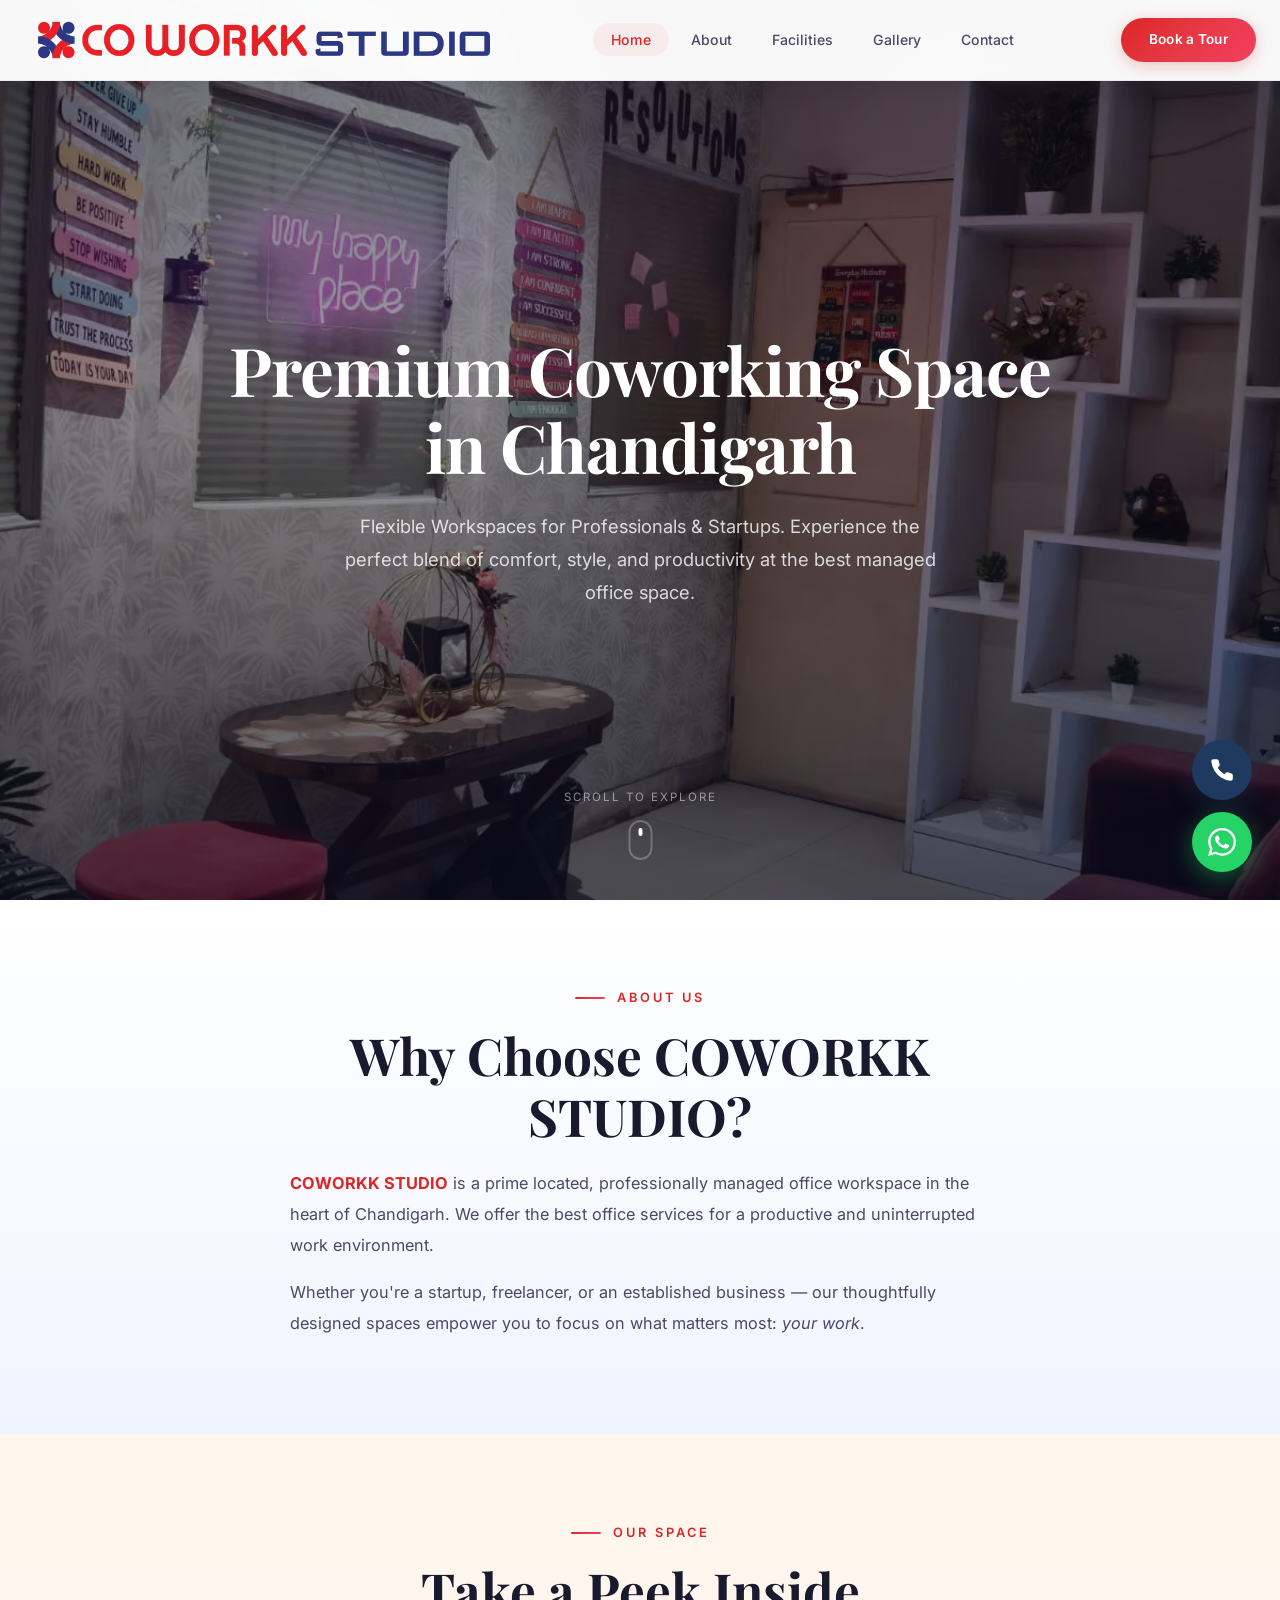
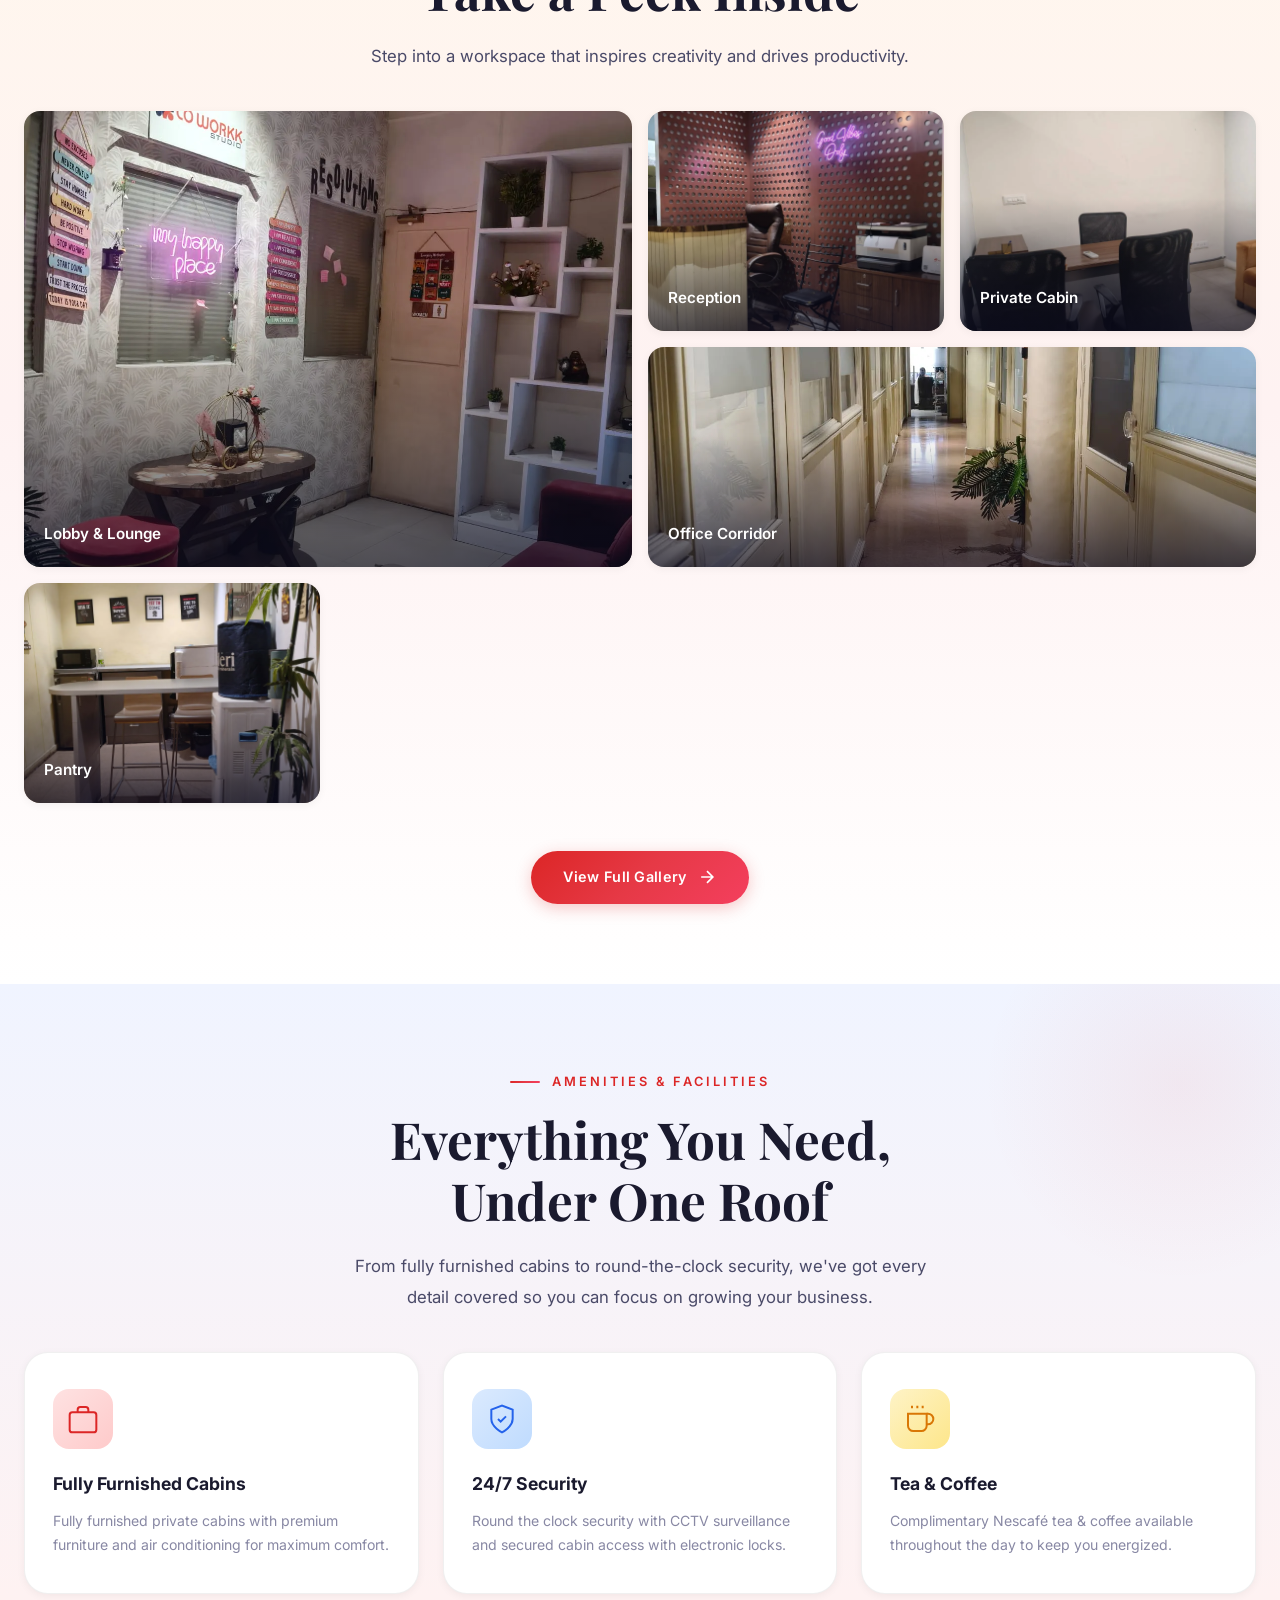
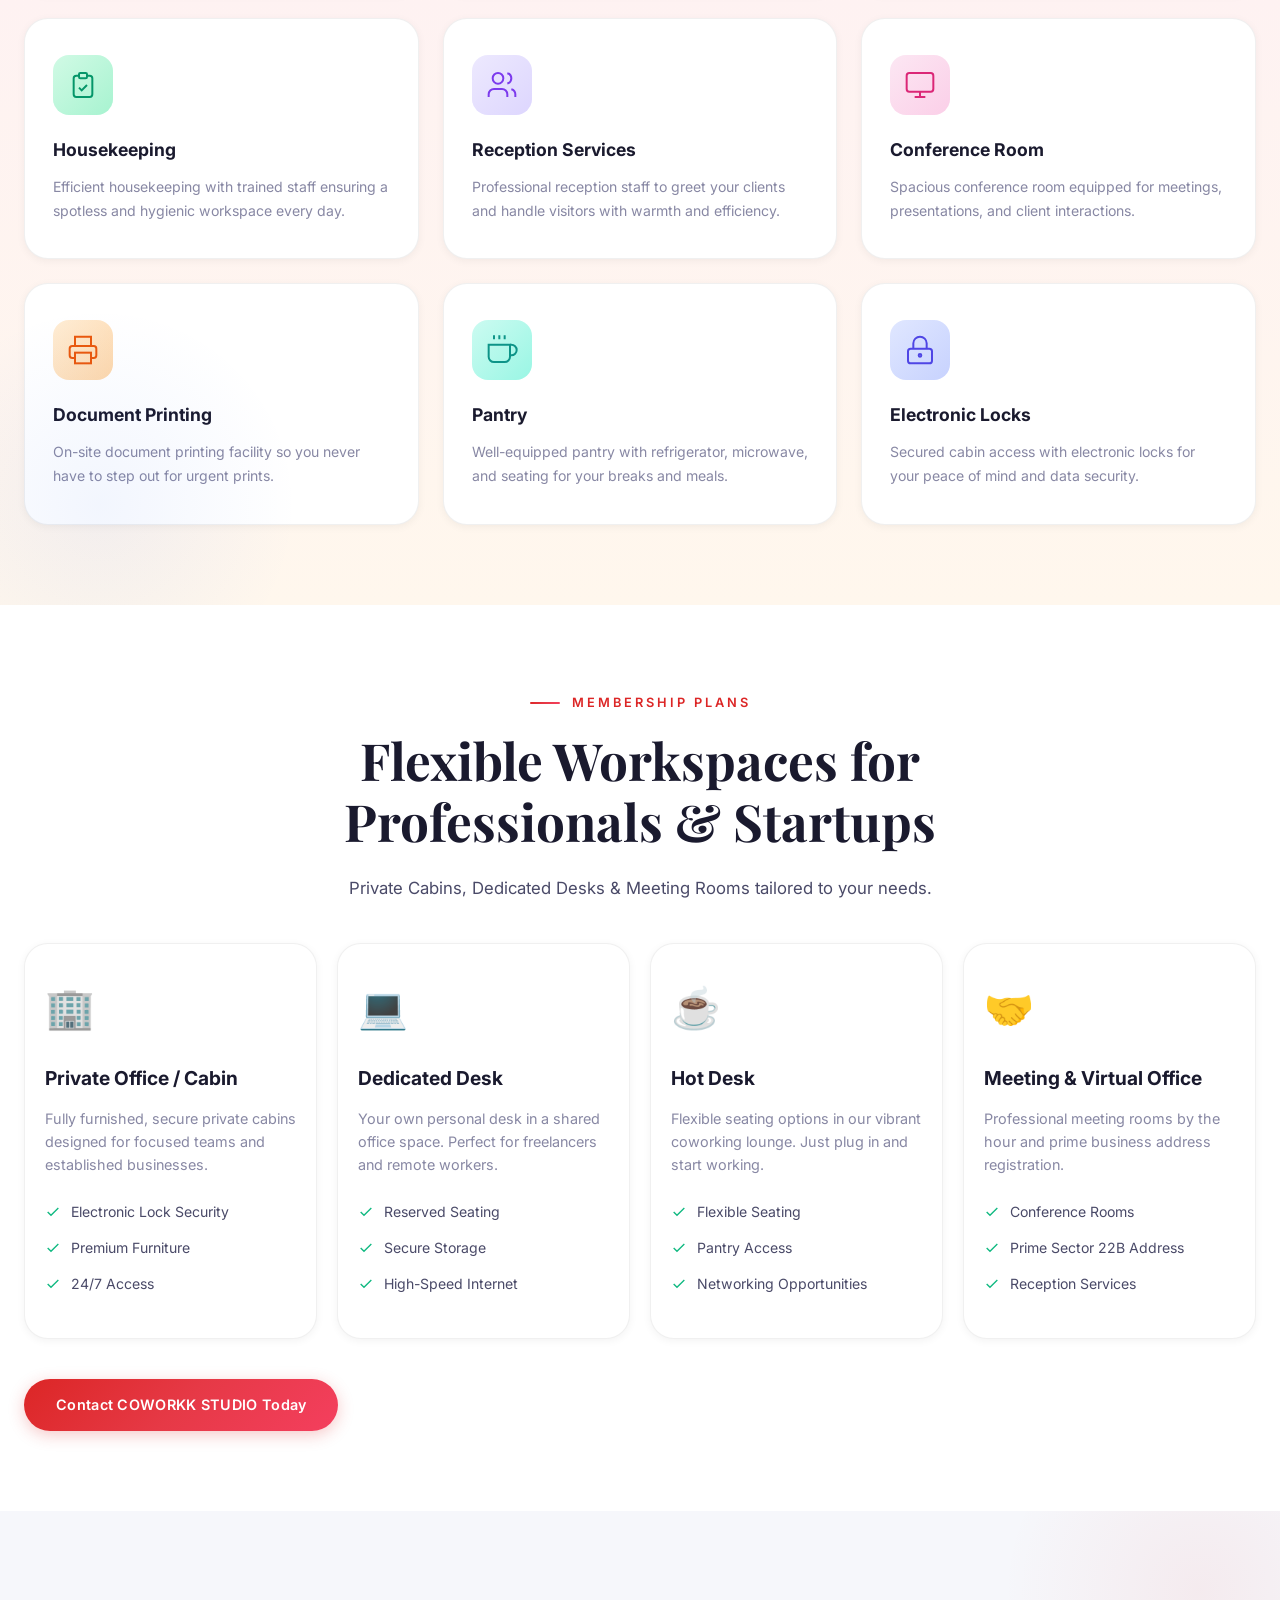
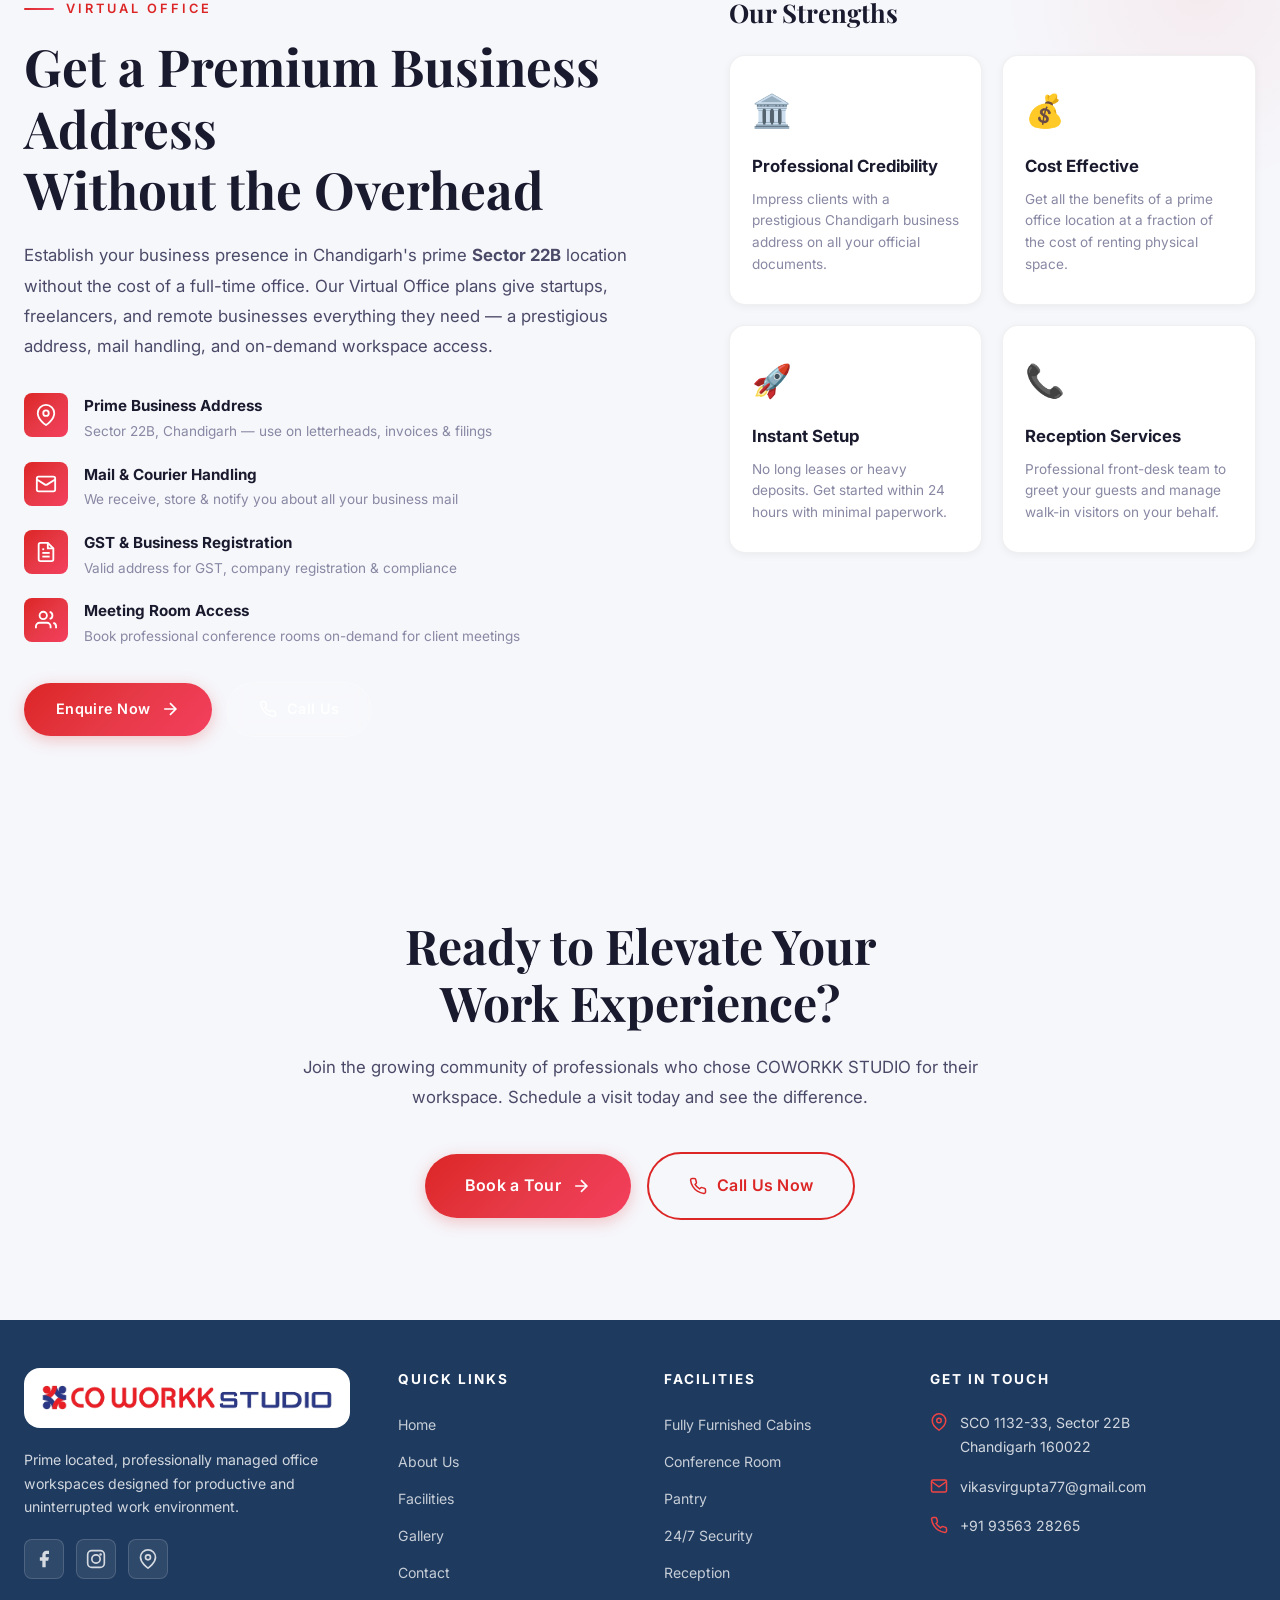
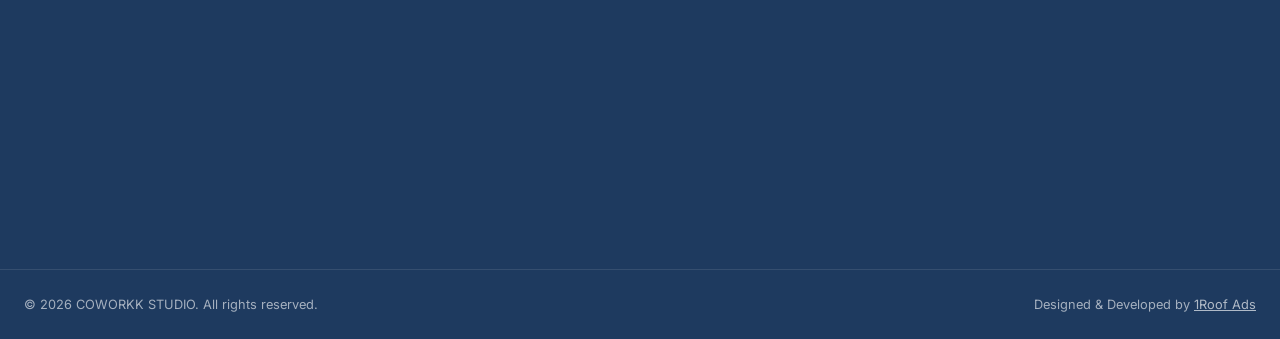
==== commit 8e4b83bf: "third commit" ====
--- a/index.html
+++ b/index.html
@@ -1,17 +1,23 @@
 <!DOCTYPE html>
 <html lang="en">
+
 <head>
     <meta charset="UTF-8">
     <meta name="viewport" content="width=device-width, initial-scale=1.0">
     <title>Premium Coworking Space & Office Space for Rent in Chandigarh | COWORKK STUDIO</title>
-    <meta name="description" content="Best premium coworking space in Chandigarh. COWORKK STUDIO offers fully furnished office space for rent, private cabins, dedicated desks, and shared workspaces for freelancers and startups.">
-    <meta name="keywords" content="Coworking Space Chandigarh, Shared Office Space Chandigarh, Office Space for Rent Chandigarh, Flexible Workspace Chandigarh, COWORKK STUDIO, Private Office Chandigarh, Dedicated Desk Chandigarh, Hot Desk Chandigarh, Meeting Room Chandigarh, Startup Office Chandigarh, Managed Office Space Chandigarh, Virtual Office Chandigarh, Best coworking space in Chandigarh, Affordable coworking space in Chandigarh, Fully furnished office space Chandigarh, Shared office for freelancers in Chandigarh, Coworking space near me Chandigarh, Office space for startups in Chandigarh">
+    <meta name="description"
+        content="Best premium coworking space in Chandigarh. COWORKK STUDIO offers fully furnished office space for rent, private cabins, dedicated desks, and shared workspaces for freelancers and startups.">
+    <meta name="keywords"
+        content="Coworking Space Chandigarh, Shared Office Space Chandigarh, Office Space for Rent Chandigarh, Flexible Workspace Chandigarh, COWORKK STUDIO, Private Office Chandigarh, Dedicated Desk Chandigarh, Hot Desk Chandigarh, Meeting Room Chandigarh, Startup Office Chandigarh, Managed Office Space Chandigarh, Virtual Office Chandigarh, Best coworking space in Chandigarh, Affordable coworking space in Chandigarh, Fully furnished office space Chandigarh, Shared office for freelancers in Chandigarh, Coworking space near me Chandigarh, Office space for startups in Chandigarh">
     <link rel="preconnect" href="https://fonts.googleapis.com">
     <link rel="preconnect" href="https://fonts.gstatic.com" crossorigin>
-    <link href="https://fonts.googleapis.com/css2?family=Inter:wght@300;400;500;600;700;800;900&family=Playfair+Display:ital,wght@0,400;0,600;0,700;1,400&display=swap" rel="stylesheet">
+    <link
+        href="https://fonts.googleapis.com/css2?family=Inter:wght@300;400;500;600;700;800;900&family=Playfair+Display:ital,wght@0,400;0,600;0,700;1,400&display=swap"
+        rel="stylesheet">
     <link rel="stylesheet" href="styles.css">
     <link rel="icon" type="image/png" href="pics/logo.webp">
 </head>
+
 <body>
     <!-- Preloader -->
     <div class="preloader" id="preloader">
@@ -19,7 +25,9 @@
             <div class="preloader-logo">
                 <img src="pics/logo.webp" alt="COWORKK STUDIO Logo">
             </div>
-            <div class="preloader-bar"><div class="preloader-progress"></div></div>
+            <div class="preloader-bar">
+                <div class="preloader-progress"></div>
+            </div>
         </div>
     </div>
 
@@ -53,43 +61,14 @@
         <div class="hero-overlay"></div>
         <div class="hero-particles" id="hero-particles"></div>
         <div class="hero-content">
-            <div class="hero-badge animate-fade-up">
-                <span class="badge-dot"></span>
-                Premium Workspace in Chandigarh
-            </div>
             <h1 class="hero-title animate-fade-up delay-1">
-                Premium <span class="gradient-text">Coworking Space</span><br>
-                in <span class="hero-title-accent">Chandigarh</span>
+                Premium Coworking Space<br>
+                in Chandigarh
             </h1>
             <p class="hero-subtitle animate-fade-up delay-2">
-                Flexible Workspaces for Professionals & Startups. Experience the perfect blend of comfort, style, and productivity at the best managed office space.
+                Flexible Workspaces for Professionals & Startups. Experience the perfect blend of comfort, style, and
+                productivity at the best managed office space.
             </p>
-            <div class="hero-actions animate-fade-up delay-3">
-                <a href="contact.html#book" class="btn btn-primary" id="hero-cta-tour">
-                    <span>Schedule a Visit</span>
-                    <svg width="20" height="20" viewBox="0 0 24 24" fill="none" stroke="currentColor" stroke-width="2"><path d="M5 12h14m-7-7 7 7-7 7"/></svg>
-                </a>
-                <a href="gallery.html" class="btn btn-ghost" id="hero-cta-gallery">
-                    <svg width="18" height="18" viewBox="0 0 24 24" fill="none" stroke="currentColor" stroke-width="2"><rect x="3" y="3" width="7" height="7"/><rect x="14" y="3" width="7" height="7"/><rect x="14" y="14" width="7" height="7"/><rect x="3" y="14" width="7" height="7"/></svg>
-                    <span>View Gallery</span>
-                </a>
-            </div>
-            <div class="hero-stats animate-fade-up delay-4">
-                <div class="hero-stat">
-                    <span class="stat-number" data-count="15">0</span><span class="stat-suffix">+</span>
-                    <span class="stat-label">Private Cabins</span>
-                </div>
-                <div class="stat-divider"></div>
-                <div class="hero-stat">
-                    <span class="stat-number" data-count="24">0</span><span class="stat-suffix">/7</span>
-                    <span class="stat-label">Security</span>
-                </div>
-                <div class="stat-divider"></div>
-                <div class="hero-stat">
-                    <span class="stat-number" data-count="100">0</span><span class="stat-suffix">%</span>
-                    <span class="stat-label">Furnished</span>
-                </div>
-            </div>
         </div>
         <div class="hero-scroll">
             <span>Scroll to explore</span>
@@ -102,71 +81,81 @@
     <!-- About Section -->
     <section class="about section" id="about">
         <div class="container">
-            <div class="about-grid">
-                <div class="about-images">
-                    <div class="about-img-main reveal-left">
-                        <img src="pics/lounge.webp" alt="COWORKK STUDIO Lounge Area" loading="lazy">
-                        <div class="img-badge">
-                            <span class="badge-icon">★</span>
-                            <span>Premium<br>Workspace</span>
-                        </div>
-                    </div>
-                    <div class="about-img-secondary reveal-left delay-1">
-                        <img src="pics/lobby.webp" alt="COWORKK STUDIO Lobby" loading="lazy">
-                    </div>
-                    <div class="about-floating-card reveal-left delay-2">
-                        <div class="floating-icon">🏢</div>
-                        <div>
-                            <strong>Sector 22B</strong>
-                            <span>Prime Location</span>
-                        </div>
-                    </div>
-                </div>
-                <div class="about-content">
-                    <div class="section-tag reveal-right">
-                        <span class="tag-line"></span>
-                        About Us
-                    </div>
-                    <h2 class="section-title reveal-right delay-1">
-                        Why Choose<br>
-                        <span class="gradient-text">COWORKK STUDIO?</span>
-                    </h2>
-                    <p class="about-text reveal-right delay-2">
-                        <strong>COWORKK STUDIO</strong> is a prime located, professionally managed office workspace in the heart of Chandigarh. We offer the best office services for a productive and uninterrupted work environment.
-                    </p>
-                    <p class="about-text reveal-right delay-2">
-                        Whether you're a startup, freelancer, or an established business — our thoughtfully designed spaces empower you to focus on what matters most: <em>your work</em>.
-                    </p>
-                    <div class="about-features reveal-right delay-3">
-                        <div class="about-feature">
-                            <div class="feature-icon">
-                                <svg width="24" height="24" viewBox="0 0 24 24" fill="none" stroke="currentColor" stroke-width="2"><path d="M12 22s8-4 8-10V5l-8-3-8 3v7c0 6 8 10 8 10z"/></svg>
-                            </div>
-                            <div>
-                                <strong>Secure & Private</strong>
-                                <span>Electronic locks on every cabin</span>
-                            </div>
-                        </div>
-                        <div class="about-feature">
-                            <div class="feature-icon">
-                                <svg width="24" height="24" viewBox="0 0 24 24" fill="none" stroke="currentColor" stroke-width="2"><path d="M3 9l9-7 9 7v11a2 2 0 0 1-2 2H5a2 2 0 0 1-2-2z"/><polyline points="9 22 9 12 15 12 15 22"/></svg>
-                            </div>
-                            <div>
-                                <strong>Fully Furnished</strong>
-                                <span>Move in with zero hassle</span>
-                            </div>
-                        </div>
-                        <div class="about-feature">
-                            <div class="feature-icon">
-                                <svg width="24" height="24" viewBox="0 0 24 24" fill="none" stroke="currentColor" stroke-width="2"><path d="M21 10c0 7-9 13-9 13s-9-6-9-13a9 9 0 0 1 18 0z"/><circle cx="12" cy="10" r="3"/></svg>
-                            </div>
-                            <div>
-                                <strong>Prime Location</strong>
-                                <span>Sector 22B, Chandigarh</span>
-                            </div>
-                        </div>
-                    </div>
-                </div>
+            <div class="about-content-full">
+                <div class="section-tag reveal-up">
+                    <span class="tag-line"></span>
+                    About Us
+                </div>
+                <h2 class="section-title reveal-up delay-1">
+                    Why Choose COWORKK STUDIO?
+                </h2>
+                <p class="about-text reveal-up delay-2">
+                    <strong>COWORKK STUDIO</strong> is a prime located, professionally managed office workspace in the
+                    heart of Chandigarh. We offer the best office services for a productive and uninterrupted work
+                    environment.
+                </p>
+                <p class="about-text reveal-up delay-2">
+                    Whether you're a startup, freelancer, or an established business — our thoughtfully designed spaces
+                    empower you to focus on what matters most: <em>your work</em>.
+                </p>
+            </div>
+        </div>
+    </section>
+
+    <!-- Gallery Preview Section -->
+    <section class="gallery-preview section" id="gallery-preview">
+        <div class="container">
+            <div class="section-header">
+                <div class="section-tag reveal-up">
+                    <span class="tag-line"></span>
+                    Our Space
+                </div>
+                <h2 class="section-title reveal-up delay-1">
+                    Take a <span class="gradient-text">Peek Inside</span>
+                </h2>
+                <p class="section-subtitle reveal-up delay-2">
+                    Step into a workspace that inspires creativity and drives productivity.
+                </p>
+            </div>
+            <div class="gallery-mosaic reveal-up delay-2">
+                <div class="mosaic-item mosaic-large" id="gallery-preview-1">
+                    <img src="pics/lobby.webp" alt="COWORKK STUDIO Lobby" loading="lazy">
+                    <div class="mosaic-overlay">
+                        <span>Lobby & Lounge</span>
+                    </div>
+                </div>
+                <div class="mosaic-item" id="gallery-preview-2">
+                    <img src="pics/reception.webp" alt="Reception Area" loading="lazy">
+                    <div class="mosaic-overlay">
+                        <span>Reception</span>
+                    </div>
+                </div>
+                <div class="mosaic-item" id="gallery-preview-3">
+                    <img src="pics/cabin1.webp" alt="Private Cabin" loading="lazy">
+                    <div class="mosaic-overlay">
+                        <span>Private Cabin</span>
+                    </div>
+                </div>
+                <div class="mosaic-item mosaic-wide" id="gallery-preview-4">
+                    <img src="pics/corridor.webp" alt="Office Corridor" loading="lazy">
+                    <div class="mosaic-overlay">
+                        <span>Office Corridor</span>
+                    </div>
+                </div>
+                <div class="mosaic-item" id="gallery-preview-5">
+                    <img src="pics/pantry.webp" alt="Pantry Area" loading="lazy">
+                    <div class="mosaic-overlay">
+                        <span>Pantry</span>
+                    </div>
+                </div>
+            </div>
+            <div class="gallery-cta reveal-up delay-3">
+                <a href="gallery.html" class="btn btn-primary" id="gallery-view-all">
+                    <span>View Full Gallery</span>
+                    <svg width="20" height="20" viewBox="0 0 24 24" fill="none" stroke="currentColor" stroke-width="2">
+                        <path d="M5 12h14m-7-7 7 7-7 7" />
+                    </svg>
+                </a>
             </div>
         </div>
     </section>
@@ -184,29 +173,48 @@
                     <span class="gradient-text">Under One Roof</span>
                 </h2>
                 <p class="section-subtitle reveal-up delay-2">
-                    From furnished cabins to round-the-clock security, we've got every detail covered so you can focus on growing your business.
+                    From fully furnished cabins to round-the-clock security, we've got every detail covered so you can
+                    focus on growing your business.
                 </p>
             </div>
             <div class="facilities-grid">
                 <div class="facility-card reveal-up" id="facility-cabin">
                     <div class="facility-icon">
-                        <svg width="32" height="32" viewBox="0 0 24 24" fill="none" stroke="currentColor" stroke-width="1.5"><rect x="2" y="7" width="20" height="15" rx="2"/><path d="M16 7V5a2 2 0 0 0-2-2h-4a2 2 0 0 0-2 2v2"/><line x1="12" y1="12" x2="12" y2="12.01"/></svg>
-                    </div>
-                    <h3>Furnished Cabins</h3>
-                    <p>Fully furnished private cabins with premium furniture and air conditioning for maximum comfort.</p>
+                        <svg width="32" height="32" viewBox="0 0 24 24" fill="none" stroke="currentColor"
+                            stroke-width="1.5">
+                            <rect x="2" y="7" width="20" height="15" rx="2" />
+                            <path d="M16 7V5a2 2 0 0 0-2-2h-4a2 2 0 0 0-2 2v2" />
+                            <line x1="12" y1="12" x2="12" y2="12.01" />
+                        </svg>
+                    </div>
+                    <h3>Fully Furnished Cabins</h3>
+                    <p>Fully furnished private cabins with premium furniture and air conditioning for maximum comfort.
+                    </p>
                     <div class="facility-glow"></div>
                 </div>
                 <div class="facility-card reveal-up delay-1" id="facility-security">
                     <div class="facility-icon">
-                        <svg width="32" height="32" viewBox="0 0 24 24" fill="none" stroke="currentColor" stroke-width="1.5"><path d="M12 22s8-4 8-10V5l-8-3-8 3v7c0 6 8 10 8 10z"/><path d="M9 12l2 2 4-4"/></svg>
+                        <svg width="32" height="32" viewBox="0 0 24 24" fill="none" stroke="currentColor"
+                            stroke-width="1.5">
+                            <path d="M12 22s8-4 8-10V5l-8-3-8 3v7c0 6 8 10 8 10z" />
+                            <path d="M9 12l2 2 4-4" />
+                        </svg>
                     </div>
                     <h3>24/7 Security</h3>
-                    <p>Round the clock security with CCTV surveillance and secured cabin access with electronic locks.</p>
+                    <p>Round the clock security with CCTV surveillance and secured cabin access with electronic locks.
+                    </p>
                     <div class="facility-glow"></div>
                 </div>
                 <div class="facility-card reveal-up delay-2" id="facility-coffee">
                     <div class="facility-icon">
-                        <svg width="32" height="32" viewBox="0 0 24 24" fill="none" stroke="currentColor" stroke-width="1.5"><path d="M17 8h1a4 4 0 1 1 0 8h-1"/><path d="M3 8h14v9a4 4 0 0 1-4 4H7a4 4 0 0 1-4-4Z"/><line x1="6" y1="2" x2="6" y2="4"/><line x1="10" y1="2" x2="10" y2="4"/><line x1="14" y1="2" x2="14" y2="4"/></svg>
+                        <svg width="32" height="32" viewBox="0 0 24 24" fill="none" stroke="currentColor"
+                            stroke-width="1.5">
+                            <path d="M17 8h1a4 4 0 1 1 0 8h-1" />
+                            <path d="M3 8h14v9a4 4 0 0 1-4 4H7a4 4 0 0 1-4-4Z" />
+                            <line x1="6" y1="2" x2="6" y2="4" />
+                            <line x1="10" y1="2" x2="10" y2="4" />
+                            <line x1="14" y1="2" x2="14" y2="4" />
+                        </svg>
                     </div>
                     <h3>Tea & Coffee</h3>
                     <p>Complimentary Nescafé tea & coffee available throughout the day to keep you energized.</p>
@@ -214,23 +222,41 @@
                 </div>
                 <div class="facility-card reveal-up" id="facility-housekeeping">
                     <div class="facility-icon">
-                        <svg width="32" height="32" viewBox="0 0 24 24" fill="none" stroke="currentColor" stroke-width="1.5"><path d="M9 5H7a2 2 0 0 0-2 2v12a2 2 0 0 0 2 2h10a2 2 0 0 0 2-2V7a2 2 0 0 0-2-2h-2"/><rect x="9" y="3" width="6" height="4" rx="1"/><path d="M9 14l2 2 4-4"/></svg>
+                        <svg width="32" height="32" viewBox="0 0 24 24" fill="none" stroke="currentColor"
+                            stroke-width="1.5">
+                            <path d="M9 5H7a2 2 0 0 0-2 2v12a2 2 0 0 0 2 2h10a2 2 0 0 0 2-2V7a2 2 0 0 0-2-2h-2" />
+                            <rect x="9" y="3" width="6" height="4" rx="1" />
+                            <path d="M9 14l2 2 4-4" />
+                        </svg>
                     </div>
                     <h3>Housekeeping</h3>
-                    <p>Efficient housekeeping with trained staff ensuring a spotless and hygienic workspace every day.</p>
+                    <p>Efficient housekeeping with trained staff ensuring a spotless and hygienic workspace every day.
+                    </p>
                     <div class="facility-glow"></div>
                 </div>
                 <div class="facility-card reveal-up delay-1" id="facility-reception">
                     <div class="facility-icon">
-                        <svg width="32" height="32" viewBox="0 0 24 24" fill="none" stroke="currentColor" stroke-width="1.5"><path d="M16 21v-2a4 4 0 0 0-4-4H6a4 4 0 0 0-4 4v2"/><circle cx="9" cy="7" r="4"/><path d="M22 21v-2a4 4 0 0 0-3-3.87"/><path d="M16 3.13a4 4 0 0 1 0 7.75"/></svg>
+                        <svg width="32" height="32" viewBox="0 0 24 24" fill="none" stroke="currentColor"
+                            stroke-width="1.5">
+                            <path d="M16 21v-2a4 4 0 0 0-4-4H6a4 4 0 0 0-4 4v2" />
+                            <circle cx="9" cy="7" r="4" />
+                            <path d="M22 21v-2a4 4 0 0 0-3-3.87" />
+                            <path d="M16 3.13a4 4 0 0 1 0 7.75" />
+                        </svg>
                     </div>
                     <h3>Reception Services</h3>
-                    <p>Professional reception staff to greet your clients and handle visitors with warmth and efficiency.</p>
+                    <p>Professional reception staff to greet your clients and handle visitors with warmth and
+                        efficiency.</p>
                     <div class="facility-glow"></div>
                 </div>
                 <div class="facility-card reveal-up delay-2" id="facility-conference">
                     <div class="facility-icon">
-                        <svg width="32" height="32" viewBox="0 0 24 24" fill="none" stroke="currentColor" stroke-width="1.5"><rect x="2" y="3" width="20" height="14" rx="2"/><line x1="8" y1="21" x2="16" y2="21"/><line x1="12" y1="17" x2="12" y2="21"/></svg>
+                        <svg width="32" height="32" viewBox="0 0 24 24" fill="none" stroke="currentColor"
+                            stroke-width="1.5">
+                            <rect x="2" y="3" width="20" height="14" rx="2" />
+                            <line x1="8" y1="21" x2="16" y2="21" />
+                            <line x1="12" y1="17" x2="12" y2="21" />
+                        </svg>
                     </div>
                     <h3>Conference Room</h3>
                     <p>Spacious conference room equipped for meetings, presentations, and client interactions.</p>
@@ -238,7 +264,12 @@
                 </div>
                 <div class="facility-card reveal-up" id="facility-printing">
                     <div class="facility-icon">
-                        <svg width="32" height="32" viewBox="0 0 24 24" fill="none" stroke="currentColor" stroke-width="1.5"><polyline points="6 9 6 2 18 2 18 9"/><path d="M6 18H4a2 2 0 0 1-2-2v-5a2 2 0 0 1 2-2h16a2 2 0 0 1 2 2v5a2 2 0 0 1-2 2h-2"/><rect x="6" y="14" width="12" height="8"/></svg>
+                        <svg width="32" height="32" viewBox="0 0 24 24" fill="none" stroke="currentColor"
+                            stroke-width="1.5">
+                            <polyline points="6 9 6 2 18 2 18 9" />
+                            <path d="M6 18H4a2 2 0 0 1-2-2v-5a2 2 0 0 1 2-2h16a2 2 0 0 1 2 2v5a2 2 0 0 1-2 2h-2" />
+                            <rect x="6" y="14" width="12" height="8" />
+                        </svg>
                     </div>
                     <h3>Document Printing</h3>
                     <p>On-site document printing facility so you never have to step out for urgent prints.</p>
@@ -246,7 +277,14 @@
                 </div>
                 <div class="facility-card reveal-up delay-1" id="facility-pantry">
                     <div class="facility-icon">
-                        <svg width="32" height="32" viewBox="0 0 24 24" fill="none" stroke="currentColor" stroke-width="1.5"><path d="M18 8h1a4 4 0 0 1 0 8h-1"/><path d="M2 8h16v9a4 4 0 0 1-4 4H6a4 4 0 0 1-4-4V8z"/><line x1="6" y1="1" x2="6" y2="4"/><line x1="10" y1="1" x2="10" y2="4"/><line x1="14" y1="1" x2="14" y2="4"/></svg>
+                        <svg width="32" height="32" viewBox="0 0 24 24" fill="none" stroke="currentColor"
+                            stroke-width="1.5">
+                            <path d="M18 8h1a4 4 0 0 1 0 8h-1" />
+                            <path d="M2 8h16v9a4 4 0 0 1-4 4H6a4 4 0 0 1-4-4V8z" />
+                            <line x1="6" y1="1" x2="6" y2="4" />
+                            <line x1="10" y1="1" x2="10" y2="4" />
+                            <line x1="14" y1="1" x2="14" y2="4" />
+                        </svg>
                     </div>
                     <h3>Pantry</h3>
                     <p>Well-equipped pantry with refrigerator, microwave, and seating for your breaks and meals.</p>
@@ -254,7 +292,12 @@
                 </div>
                 <div class="facility-card reveal-up delay-2" id="facility-lock">
                     <div class="facility-icon">
-                        <svg width="32" height="32" viewBox="0 0 24 24" fill="none" stroke="currentColor" stroke-width="1.5"><rect x="3" y="11" width="18" height="11" rx="2" ry="2"/><path d="M7 11V7a5 5 0 0 1 10 0v4"/><circle cx="12" cy="16" r="1"/></svg>
+                        <svg width="32" height="32" viewBox="0 0 24 24" fill="none" stroke="currentColor"
+                            stroke-width="1.5">
+                            <rect x="3" y="11" width="18" height="11" rx="2" ry="2" />
+                            <path d="M7 11V7a5 5 0 0 1 10 0v4" />
+                            <circle cx="12" cy="16" r="1" />
+                        </svg>
                     </div>
                     <h3>Electronic Locks</h3>
                     <p>Secured cabin access with electronic locks for your peace of mind and data security.</p>
@@ -287,9 +330,15 @@
                     <h3>Private Office / Cabin</h3>
                     <p>Fully furnished, secure private cabins designed for focused teams and established businesses.</p>
                     <ul class="plan-features">
-                        <li><svg viewBox="0 0 24 24" fill="none" stroke="currentColor" stroke-width="2"><polyline points="20 6 9 17 4 12"></polyline></svg> Electronic Lock Security</li>
-                        <li><svg viewBox="0 0 24 24" fill="none" stroke="currentColor" stroke-width="2"><polyline points="20 6 9 17 4 12"></polyline></svg> Premium Furniture</li>
-                        <li><svg viewBox="0 0 24 24" fill="none" stroke="currentColor" stroke-width="2"><polyline points="20 6 9 17 4 12"></polyline></svg> 24/7 Access</li>
+                        <li><svg viewBox="0 0 24 24" fill="none" stroke="currentColor" stroke-width="2">
+                                <polyline points="20 6 9 17 4 12"></polyline>
+                            </svg> Electronic Lock Security</li>
+                        <li><svg viewBox="0 0 24 24" fill="none" stroke="currentColor" stroke-width="2">
+                                <polyline points="20 6 9 17 4 12"></polyline>
+                            </svg> Premium Furniture</li>
+                        <li><svg viewBox="0 0 24 24" fill="none" stroke="currentColor" stroke-width="2">
+                                <polyline points="20 6 9 17 4 12"></polyline>
+                            </svg> 24/7 Access</li>
                     </ul>
                 </div>
                 <!-- Dedicated Desk -->
@@ -298,9 +347,15 @@
                     <h3>Dedicated Desk</h3>
                     <p>Your own personal desk in a shared office space. Perfect for freelancers and remote workers.</p>
                     <ul class="plan-features">
-                        <li><svg viewBox="0 0 24 24" fill="none" stroke="currentColor" stroke-width="2"><polyline points="20 6 9 17 4 12"></polyline></svg> Reserved Seating</li>
-                        <li><svg viewBox="0 0 24 24" fill="none" stroke="currentColor" stroke-width="2"><polyline points="20 6 9 17 4 12"></polyline></svg> Secure Storage</li>
-                        <li><svg viewBox="0 0 24 24" fill="none" stroke="currentColor" stroke-width="2"><polyline points="20 6 9 17 4 12"></polyline></svg> High-Speed Internet</li>
+                        <li><svg viewBox="0 0 24 24" fill="none" stroke="currentColor" stroke-width="2">
+                                <polyline points="20 6 9 17 4 12"></polyline>
+                            </svg> Reserved Seating</li>
+                        <li><svg viewBox="0 0 24 24" fill="none" stroke="currentColor" stroke-width="2">
+                                <polyline points="20 6 9 17 4 12"></polyline>
+                            </svg> Secure Storage</li>
+                        <li><svg viewBox="0 0 24 24" fill="none" stroke="currentColor" stroke-width="2">
+                                <polyline points="20 6 9 17 4 12"></polyline>
+                            </svg> High-Speed Internet</li>
                     </ul>
                 </div>
                 <!-- Hot Desk -->
@@ -309,9 +364,15 @@
                     <h3>Hot Desk</h3>
                     <p>Flexible seating options in our vibrant coworking lounge. Just plug in and start working.</p>
                     <ul class="plan-features">
-                        <li><svg viewBox="0 0 24 24" fill="none" stroke="currentColor" stroke-width="2"><polyline points="20 6 9 17 4 12"></polyline></svg> Flexible Seating</li>
-                        <li><svg viewBox="0 0 24 24" fill="none" stroke="currentColor" stroke-width="2"><polyline points="20 6 9 17 4 12"></polyline></svg> Pantry Access</li>
-                        <li><svg viewBox="0 0 24 24" fill="none" stroke="currentColor" stroke-width="2"><polyline points="20 6 9 17 4 12"></polyline></svg> Networking Opportunities</li>
+                        <li><svg viewBox="0 0 24 24" fill="none" stroke="currentColor" stroke-width="2">
+                                <polyline points="20 6 9 17 4 12"></polyline>
+                            </svg> Flexible Seating</li>
+                        <li><svg viewBox="0 0 24 24" fill="none" stroke="currentColor" stroke-width="2">
+                                <polyline points="20 6 9 17 4 12"></polyline>
+                            </svg> Pantry Access</li>
+                        <li><svg viewBox="0 0 24 24" fill="none" stroke="currentColor" stroke-width="2">
+                                <polyline points="20 6 9 17 4 12"></polyline>
+                            </svg> Networking Opportunities</li>
                     </ul>
                 </div>
                 <!-- Meeting Room -->
@@ -320,9 +381,15 @@
                     <h3>Meeting & Virtual Office</h3>
                     <p>Professional meeting rooms by the hour and prime business address registration.</p>
                     <ul class="plan-features">
-                        <li><svg viewBox="0 0 24 24" fill="none" stroke="currentColor" stroke-width="2"><polyline points="20 6 9 17 4 12"></polyline></svg> Conference Rooms</li>
-                        <li><svg viewBox="0 0 24 24" fill="none" stroke="currentColor" stroke-width="2"><polyline points="20 6 9 17 4 12"></polyline></svg> Prime Sector 22B Address</li>
-                        <li><svg viewBox="0 0 24 24" fill="none" stroke="currentColor" stroke-width="2"><polyline points="20 6 9 17 4 12"></polyline></svg> Reception Services</li>
+                        <li><svg viewBox="0 0 24 24" fill="none" stroke="currentColor" stroke-width="2">
+                                <polyline points="20 6 9 17 4 12"></polyline>
+                            </svg> Conference Rooms</li>
+                        <li><svg viewBox="0 0 24 24" fill="none" stroke="currentColor" stroke-width="2">
+                                <polyline points="20 6 9 17 4 12"></polyline>
+                            </svg> Prime Sector 22B Address</li>
+                        <li><svg viewBox="0 0 24 24" fill="none" stroke="currentColor" stroke-width="2">
+                                <polyline points="20 6 9 17 4 12"></polyline>
+                            </svg> Reception Services</li>
                     </ul>
                 </div>
             </div>
@@ -346,12 +413,19 @@
                         Without the Overhead
                     </h2>
                     <p class="vo-text reveal-left delay-2">
-                        Establish your business presence in Chandigarh's prime <strong>Sector 22B</strong> location without the cost of a full-time office. Our Virtual Office plans give startups, freelancers, and remote businesses everything they need — a prestigious address, mail handling, and on-demand workspace access.
+                        Establish your business presence in Chandigarh's prime <strong>Sector 22B</strong> location
+                        without the cost of a full-time office. Our Virtual Office plans give startups, freelancers, and
+                        remote businesses everything they need — a prestigious address, mail handling, and on-demand
+                        workspace access.
                     </p>
                     <div class="vo-features reveal-left delay-3">
                         <div class="vo-feature">
                             <div class="vo-feature-icon">
-                                <svg width="22" height="22" viewBox="0 0 24 24" fill="none" stroke="currentColor" stroke-width="2"><path d="M21 10c0 7-9 13-9 13s-9-6-9-13a9 9 0 0 1 18 0z"/><circle cx="12" cy="10" r="3"/></svg>
+                                <svg width="22" height="22" viewBox="0 0 24 24" fill="none" stroke="currentColor"
+                                    stroke-width="2">
+                                    <path d="M21 10c0 7-9 13-9 13s-9-6-9-13a9 9 0 0 1 18 0z" />
+                                    <circle cx="12" cy="10" r="3" />
+                                </svg>
                             </div>
                             <div>
                                 <strong>Prime Business Address</strong>
@@ -360,7 +434,11 @@
                         </div>
                         <div class="vo-feature">
                             <div class="vo-feature-icon">
-                                <svg width="22" height="22" viewBox="0 0 24 24" fill="none" stroke="currentColor" stroke-width="2"><rect x="2" y="4" width="20" height="16" rx="2"/><path d="m22 7-8.97 5.7a1.94 1.94 0 0 1-2.06 0L2 7"/></svg>
+                                <svg width="22" height="22" viewBox="0 0 24 24" fill="none" stroke="currentColor"
+                                    stroke-width="2">
+                                    <rect x="2" y="4" width="20" height="16" rx="2" />
+                                    <path d="m22 7-8.97 5.7a1.94 1.94 0 0 1-2.06 0L2 7" />
+                                </svg>
                             </div>
                             <div>
                                 <strong>Mail & Courier Handling</strong>
@@ -369,7 +447,14 @@
                         </div>
                         <div class="vo-feature">
                             <div class="vo-feature-icon">
-                                <svg width="22" height="22" viewBox="0 0 24 24" fill="none" stroke="currentColor" stroke-width="2"><path d="M14 2H6a2 2 0 0 0-2 2v16a2 2 0 0 0 2 2h12a2 2 0 0 0 2-2V8z"/><polyline points="14 2 14 8 20 8"/><line x1="16" y1="13" x2="8" y2="13"/><line x1="16" y1="17" x2="8" y2="17"/><polyline points="10 9 9 9 8 9"/></svg>
+                                <svg width="22" height="22" viewBox="0 0 24 24" fill="none" stroke="currentColor"
+                                    stroke-width="2">
+                                    <path d="M14 2H6a2 2 0 0 0-2 2v16a2 2 0 0 0 2 2h12a2 2 0 0 0 2-2V8z" />
+                                    <polyline points="14 2 14 8 20 8" />
+                                    <line x1="16" y1="13" x2="8" y2="13" />
+                                    <line x1="16" y1="17" x2="8" y2="17" />
+                                    <polyline points="10 9 9 9 8 9" />
+                                </svg>
                             </div>
                             <div>
                                 <strong>GST & Business Registration</strong>
@@ -378,7 +463,13 @@
                         </div>
                         <div class="vo-feature">
                             <div class="vo-feature-icon">
-                                <svg width="22" height="22" viewBox="0 0 24 24" fill="none" stroke="currentColor" stroke-width="2"><path d="M17 21v-2a4 4 0 0 0-4-4H5a4 4 0 0 0-4 4v2"/><circle cx="9" cy="7" r="4"/><path d="M23 21v-2a4 4 0 0 0-3-3.87"/><path d="M16 3.13a4 4 0 0 1 0 7.75"/></svg>
+                                <svg width="22" height="22" viewBox="0 0 24 24" fill="none" stroke="currentColor"
+                                    stroke-width="2">
+                                    <path d="M17 21v-2a4 4 0 0 0-4-4H5a4 4 0 0 0-4 4v2" />
+                                    <circle cx="9" cy="7" r="4" />
+                                    <path d="M23 21v-2a4 4 0 0 0-3-3.87" />
+                                    <path d="M16 3.13a4 4 0 0 1 0 7.75" />
+                                </svg>
                             </div>
                             <div>
                                 <strong>Meeting Room Access</strong>
@@ -389,117 +480,78 @@
                     <div class="vo-actions reveal-left delay-4">
                         <a href="contact.html#book" class="btn btn-primary" id="vo-cta-enquire">
                             <span>Enquire Now</span>
-                            <svg width="20" height="20" viewBox="0 0 24 24" fill="none" stroke="currentColor" stroke-width="2"><path d="M5 12h14m-7-7 7 7-7 7"/></svg>
+                            <svg width="20" height="20" viewBox="0 0 24 24" fill="none" stroke="currentColor"
+                                stroke-width="2">
+                                <path d="M5 12h14m-7-7 7 7-7 7" />
+                            </svg>
                         </a>
                         <a href="tel:9356328265" class="btn btn-ghost" id="vo-cta-call">
-                            <svg width="18" height="18" viewBox="0 0 24 24" fill="none" stroke="currentColor" stroke-width="2"><path d="M22 16.92v3a2 2 0 0 1-2.18 2 19.79 19.79 0 0 1-8.63-3.07 19.5 19.5 0 0 1-6-6 19.79 19.79 0 0 1-3.07-8.67A2 2 0 0 1 4.11 2h3a2 2 0 0 1 2 1.72 12.84 12.84 0 0 0 .7 2.81 2 2 0 0 1-.45 2.11L8.09 9.91a16 16 0 0 0 6 6l1.27-1.27a2 2 0 0 1 2.11-.45 12.84 12.84 0 0 0 2.81.7A2 2 0 0 1 22 16.92z"/></svg>
+                            <svg width="18" height="18" viewBox="0 0 24 24" fill="none" stroke="currentColor"
+                                stroke-width="2">
+                                <path
+                                    d="M22 16.92v3a2 2 0 0 1-2.18 2 19.79 19.79 0 0 1-8.63-3.07 19.5 19.5 0 0 1-6-6 19.79 19.79 0 0 1-3.07-8.67A2 2 0 0 1 4.11 2h3a2 2 0 0 1 2 1.72 12.84 12.84 0 0 0 .7 2.81 2 2 0 0 1-.45 2.11L8.09 9.91a16 16 0 0 0 6 6l1.27-1.27a2 2 0 0 1 2.11-.45 12.84 12.84 0 0 0 2.81.7A2 2 0 0 1 22 16.92z" />
+                            </svg>
                             <span>Call Us</span>
                         </a>
                     </div>
                 </div>
                 <div class="vo-highlights reveal-right">
-                    <div class="vo-highlight-card">
-                        <div class="vo-highlight-icon">🏛️</div>
-                        <h4>Professional Credibility</h4>
-                        <p>Impress clients with a prestigious Chandigarh business address on all your official documents.</p>
-                    </div>
-                    <div class="vo-highlight-card">
-                        <div class="vo-highlight-icon">💰</div>
-                        <h4>Cost Effective</h4>
-                        <p>Get all the benefits of a prime office location at a fraction of the cost of renting physical space.</p>
-                    </div>
-                    <div class="vo-highlight-card">
-                        <div class="vo-highlight-icon">🚀</div>
-                        <h4>Instant Setup</h4>
-                        <p>No long leases or heavy deposits. Get started within 24 hours with minimal paperwork.</p>
-                    </div>
-                    <div class="vo-highlight-card">
-                        <div class="vo-highlight-icon">📞</div>
-                        <h4>Reception Services</h4>
-                        <p>Professional front-desk team to greet your guests and manage walk-in visitors on your behalf.</p>
+                    <h3 class="vo-strengths-heading">Our Strengths</h3>
+                    <div class="vo-highlights-grid">
+                        <div class="vo-highlight-card">
+                            <div class="vo-highlight-icon">🏛️</div>
+                            <h4>Professional Credibility</h4>
+                            <p>Impress clients with a prestigious Chandigarh business address on all your official
+                                documents.</p>
+                        </div>
+                        <div class="vo-highlight-card">
+                            <div class="vo-highlight-icon">💰</div>
+                            <h4>Cost Effective</h4>
+                            <p>Get all the benefits of a prime office location at a fraction of the cost of renting
+                                physical space.</p>
+                        </div>
+                        <div class="vo-highlight-card">
+                            <div class="vo-highlight-icon">🚀</div>
+                            <h4>Instant Setup</h4>
+                            <p>No long leases or heavy deposits. Get started within 24 hours with minimal paperwork.</p>
+                        </div>
+                        <div class="vo-highlight-card">
+                            <div class="vo-highlight-icon">📞</div>
+                            <h4>Reception Services</h4>
+                            <p>Professional front-desk team to greet your guests and manage walk-in visitors on your
+                                behalf.</p>
+                        </div>
                     </div>
                 </div>
             </div>
         </div>
     </section>
 
-    <!-- Gallery Preview Section -->
-    <section class="gallery-preview section" id="gallery-preview">
-        <div class="container">
-            <div class="section-header">
-                <div class="section-tag reveal-up">
-                    <span class="tag-line"></span>
-                    Our Space
-                </div>
-                <h2 class="section-title reveal-up delay-1">
-                    Take a <span class="gradient-text">Peek Inside</span>
-                </h2>
-                <p class="section-subtitle reveal-up delay-2">
-                    Step into a workspace that inspires creativity and drives productivity.
-                </p>
-            </div>
-            <div class="gallery-mosaic reveal-up delay-2">
-                <div class="mosaic-item mosaic-large" id="gallery-preview-1">
-                    <img src="pics/lobby.webp" alt="COWORKK STUDIO Lobby" loading="lazy">
-                    <div class="mosaic-overlay">
-                        <span>Lobby & Lounge</span>
-                    </div>
-                </div>
-                <div class="mosaic-item" id="gallery-preview-2">
-                    <img src="pics/reception.webp" alt="Reception Area" loading="lazy">
-                    <div class="mosaic-overlay">
-                        <span>Reception</span>
-                    </div>
-                </div>
-                <div class="mosaic-item" id="gallery-preview-3">
-                    <img src="pics/cabin1.webp" alt="Private Cabin" loading="lazy">
-                    <div class="mosaic-overlay">
-                        <span>Private Cabin</span>
-                    </div>
-                </div>
-                <div class="mosaic-item mosaic-wide" id="gallery-preview-4">
-                    <img src="pics/corridor.webp" alt="Office Corridor" loading="lazy">
-                    <div class="mosaic-overlay">
-                        <span>Office Corridor</span>
-                    </div>
-                </div>
-                <div class="mosaic-item" id="gallery-preview-5">
-                    <img src="pics/pantry.webp" alt="Pantry Area" loading="lazy">
-                    <div class="mosaic-overlay">
-                        <span>Pantry</span>
-                    </div>
-                </div>
-            </div>
-            <div class="gallery-cta reveal-up delay-3">
-                <a href="gallery.html" class="btn btn-primary" id="gallery-view-all">
-                    <span>View Full Gallery</span>
-                    <svg width="20" height="20" viewBox="0 0 24 24" fill="none" stroke="currentColor" stroke-width="2"><path d="M5 12h14m-7-7 7 7-7 7"/></svg>
-                </a>
-            </div>
-        </div>
-    </section>
-
     <!-- Testimonial / CTA Section -->
-    <section class="cta-section" id="cta">
-        <div class="cta-bg">
-            <img src="pics/lounge2.webp" alt="COWORKK STUDIO" loading="lazy">
-        </div>
-        <div class="cta-overlay"></div>
+    <section class="cta-section cta-no-bg" id="cta">
         <div class="container">
             <div class="cta-content">
                 <h2 class="cta-title reveal-up">
-                    Ready to Elevate Your<br><span class="gradient-text">Work Experience?</span>
+                    Ready to Elevate Your<br>Work Experience?
                 </h2>
                 <p class="cta-text reveal-up delay-1">
-                    Join the growing community of professionals who chose COWORKK STUDIO for their workspace. Schedule a visit today and see the difference.
+                    Join the growing community of professionals who chose COWORKK STUDIO for their workspace. Schedule a
+                    visit today and see the difference.
                 </p>
                 <div class="cta-actions reveal-up delay-2">
                     <a href="contact.html#book" class="btn btn-primary btn-large" id="cta-book-tour">
                         <span>Book a Tour</span>
-                        <svg width="20" height="20" viewBox="0 0 24 24" fill="none" stroke="currentColor" stroke-width="2"><path d="M5 12h14m-7-7 7 7-7 7"/></svg>
+                        <svg width="20" height="20" viewBox="0 0 24 24" fill="none" stroke="currentColor"
+                            stroke-width="2">
+                            <path d="M5 12h14m-7-7 7 7-7 7" />
+                        </svg>
                     </a>
-                    <a href="tel:9356328265" class="btn btn-ghost btn-large" id="cta-call">
-                        <svg width="18" height="18" viewBox="0 0 24 24" fill="none" stroke="currentColor" stroke-width="2"><path d="M22 16.92v3a2 2 0 0 1-2.18 2 19.79 19.79 0 0 1-8.63-3.07 19.5 19.5 0 0 1-6-6 19.79 19.79 0 0 1-3.07-8.67A2 2 0 0 1 4.11 2h3a2 2 0 0 1 2 1.72 12.84 12.84 0 0 0 .7 2.81 2 2 0 0 1-.45 2.11L8.09 9.91a16 16 0 0 0 6 6l1.27-1.27a2 2 0 0 1 2.11-.45 12.84 12.84 0 0 0 2.81.7A2 2 0 0 1 22 16.92z"/></svg>
+                    <a href="tel:9356328265" class="btn btn-primary-outline btn-large" id="cta-call">
+                        <svg width="18" height="18" viewBox="0 0 24 24" fill="none" stroke="currentColor"
+                            stroke-width="2">
+                            <path
+                                d="M22 16.92v3a2 2 0 0 1-2.18 2 19.79 19.79 0 0 1-8.63-3.07 19.5 19.5 0 0 1-6-6 19.79 19.79 0 0 1-3.07-8.67A2 2 0 0 1 4.11 2h3a2 2 0 0 1 2 1.72 12.84 12.84 0 0 0 .7 2.81 2 2 0 0 1-.45 2.11L8.09 9.91a16 16 0 0 0 6 6l1.27-1.27a2 2 0 0 1 2.11-.45 12.84 12.84 0 0 0 2.81.7A2 2 0 0 1 22 16.92z" />
+                        </svg>
                         <span>Call Us Now</span>
                     </a>
                 </div>
@@ -516,16 +568,31 @@
                         <a href="index.html" class="footer-logo">
                             <img src="pics/logo-banner.webp" alt="COWORKK STUDIO">
                         </a>
-                        <p>Prime located, professionally managed office workspaces designed for productive and uninterrupted work environment.</p>
+                        <p>Prime located, professionally managed office workspaces designed for productive and
+                            uninterrupted work environment.</p>
                         <div class="footer-socials">
-                            <a href="https://www.facebook.com/profile.php?id=61559058495968" target="_blank" rel="noopener" aria-label="Facebook" id="footer-facebook">
-                                <svg width="20" height="20" viewBox="0 0 24 24" fill="currentColor"><path d="M18 2h-3a5 5 0 0 0-5 5v3H7v4h3v8h4v-8h3l1-4h-4V7a1 1 0 0 1 1-1h3z"/></svg>
+                            <a href="https://www.facebook.com/profile.php?id=61559058495968" target="_blank"
+                                rel="noopener" aria-label="Facebook" id="footer-facebook">
+                                <svg width="20" height="20" viewBox="0 0 24 24" fill="currentColor">
+                                    <path d="M18 2h-3a5 5 0 0 0-5 5v3H7v4h3v8h4v-8h3l1-4h-4V7a1 1 0 0 1 1-1h3z" />
+                                </svg>
                             </a>
-                            <a href="https://www.instagram.com/badger.7861937?igsh=MXg2c2RvbGVidzJybw==" target="_blank" rel="noopener" aria-label="Instagram" id="footer-instagram">
-                                <svg width="20" height="20" viewBox="0 0 24 24" fill="none" stroke="currentColor" stroke-width="2"><rect x="2" y="2" width="20" height="20" rx="5"/><circle cx="12" cy="12" r="5"/><circle cx="17.5" cy="6.5" r="1.5" fill="currentColor" stroke="none"/></svg>
+                            <a href="https://www.instagram.com/badger.7861937?igsh=MXg2c2RvbGVidzJybw==" target="_blank"
+                                rel="noopener" aria-label="Instagram" id="footer-instagram">
+                                <svg width="20" height="20" viewBox="0 0 24 24" fill="none" stroke="currentColor"
+                                    stroke-width="2">
+                                    <rect x="2" y="2" width="20" height="20" rx="5" />
+                                    <circle cx="12" cy="12" r="5" />
+                                    <circle cx="17.5" cy="6.5" r="1.5" fill="currentColor" stroke="none" />
+                                </svg>
                             </a>
-                            <a href="https://maps.app.goo.gl/kgdo58kGFGBuZxff9" target="_blank" rel="noopener" aria-label="Google Maps" id="footer-maps">
-                                <svg width="20" height="20" viewBox="0 0 24 24" fill="none" stroke="currentColor" stroke-width="2"><path d="M21 10c0 7-9 13-9 13s-9-6-9-13a9 9 0 0 1 18 0z"/><circle cx="12" cy="10" r="3"/></svg>
+                            <a href="https://maps.app.goo.gl/kgdo58kGFGBuZxff9" target="_blank" rel="noopener"
+                                aria-label="Google Maps" id="footer-maps">
+                                <svg width="20" height="20" viewBox="0 0 24 24" fill="none" stroke="currentColor"
+                                    stroke-width="2">
+                                    <path d="M21 10c0 7-9 13-9 13s-9-6-9-13a9 9 0 0 1 18 0z" />
+                                    <circle cx="12" cy="10" r="3" />
+                                </svg>
                             </a>
                         </div>
                     </div>
@@ -542,7 +609,7 @@
                     <div class="footer-links-group">
                         <h4>Facilities</h4>
                         <ul>
-                            <li><a href="#facilities">Furnished Cabins</a></li>
+                            <li><a href="#facilities">Fully Furnished Cabins</a></li>
                             <li><a href="#facilities">Conference Room</a></li>
                             <li><a href="#facilities">Pantry</a></li>
                             <li><a href="#facilities">24/7 Security</a></li>
@@ -552,34 +619,66 @@
                     <div class="footer-contact">
                         <h4>Get in Touch</h4>
                         <div class="footer-contact-item">
-                            <svg width="18" height="18" viewBox="0 0 24 24" fill="none" stroke="currentColor" stroke-width="2"><path d="M21 10c0 7-9 13-9 13s-9-6-9-13a9 9 0 0 1 18 0z"/><circle cx="12" cy="10" r="3"/></svg>
+                            <svg width="18" height="18" viewBox="0 0 24 24" fill="none" stroke="currentColor"
+                                stroke-width="2">
+                                <path d="M21 10c0 7-9 13-9 13s-9-6-9-13a9 9 0 0 1 18 0z" />
+                                <circle cx="12" cy="10" r="3" />
+                            </svg>
                             <span>SCO 1132-33, Sector 22B<br>Chandigarh 160022</span>
                         </div>
                         <div class="footer-contact-item">
-                            <svg width="18" height="18" viewBox="0 0 24 24" fill="none" stroke="currentColor" stroke-width="2"><path d="M4 4h16c1.1 0 2 .9 2 2v12c0 1.1-.9 2-2 2H4c-1.1 0-2-.9-2-2V6c0-1.1.9-2 2-2z"/><polyline points="22,6 12,13 2,6"/></svg>
+                            <svg width="18" height="18" viewBox="0 0 24 24" fill="none" stroke="currentColor"
+                                stroke-width="2">
+                                <path d="M4 4h16c1.1 0 2 .9 2 2v12c0 1.1-.9 2-2 2H4c-1.1 0-2-.9-2-2V6c0-1.1.9-2 2-2z" />
+                                <polyline points="22,6 12,13 2,6" />
+                            </svg>
                             <a href="mailto:vikasvirgupta77@gmail.com">vikasvirgupta77@gmail.com</a>
                         </div>
                         <div class="footer-contact-item">
-                            <svg width="18" height="18" viewBox="0 0 24 24" fill="none" stroke="currentColor" stroke-width="2"><path d="M22 16.92v3a2 2 0 0 1-2.18 2 19.79 19.79 0 0 1-8.63-3.07 19.5 19.5 0 0 1-6-6 19.79 19.79 0 0 1-3.07-8.67A2 2 0 0 1 4.11 2h3a2 2 0 0 1 2 1.72 12.84 12.84 0 0 0 .7 2.81 2 2 0 0 1-.45 2.11L8.09 9.91a16 16 0 0 0 6 6l1.27-1.27a2 2 0 0 1 2.11-.45 12.84 12.84 0 0 0 2.81.7A2 2 0 0 1 22 16.92z"/></svg>
+                            <svg width="18" height="18" viewBox="0 0 24 24" fill="none" stroke="currentColor"
+                                stroke-width="2">
+                                <path
+                                    d="M22 16.92v3a2 2 0 0 1-2.18 2 19.79 19.79 0 0 1-8.63-3.07 19.5 19.5 0 0 1-6-6 19.79 19.79 0 0 1-3.07-8.67A2 2 0 0 1 4.11 2h3a2 2 0 0 1 2 1.72 12.84 12.84 0 0 0 .7 2.81 2 2 0 0 1-.45 2.11L8.09 9.91a16 16 0 0 0 6 6l1.27-1.27a2 2 0 0 1 2.11-.45 12.84 12.84 0 0 0 2.81.7A2 2 0 0 1 22 16.92z" />
+                            </svg>
                             <a href="tel:9356328265">+91 93563 28265</a>
                         </div>
                     </div>
                 </div>
             </div>
+        </div>
+        <div class="footer-map">
+            <iframe
+                src="https://www.google.com/maps/embed?pb=!1m18!1m12!1m3!1d3430.067!2d76.7784!3d30.7333!2m3!1f0!2f0!3f0!3m2!1i1024!2i768!4f13.1!3m3!1m2!1s0x0%3A0x0!2zMzDCsDQ0JzAwLjAiTiA3NsKwNDYnNDIuMiJF!5e0!3m2!1sen!2sin!4v1700000000000!5m2!1sen!2sin"
+                width="100%" height="250" style="border:0;" allowfullscreen="" loading="lazy"
+                referrerpolicy="no-referrer-when-downgrade" title="COWORKK STUDIO Location"></iframe>
         </div>
         <div class="footer-bottom">
             <div class="container">
                 <p>&copy; 2026 COWORKK STUDIO. All rights reserved.</p>
-                <p>Next to Aroma Petrol Pump, Sector 22B, Chandigarh</p>
+                <p>Designed & Developed by <a href="https://1roofads.com" target="_blank" rel="noopener"
+                        class="footer-credit-link">1Roof Ads</a></p>
             </div>
         </div>
     </footer>
 
+    <!-- Floating Call Button -->
+    <a href="tel:9356328265" class="call-float" id="call-btn" aria-label="Call Us">
+        <svg width="26" height="26" viewBox="0 0 24 24" fill="white">
+            <path
+                d="M22 16.92v3a2 2 0 0 1-2.18 2 19.79 19.79 0 0 1-8.63-3.07 19.5 19.5 0 0 1-6-6 19.79 19.79 0 0 1-3.07-8.67A2 2 0 0 1 4.11 2h3a2 2 0 0 1 2 1.72 12.84 12.84 0 0 0 .7 2.81 2 2 0 0 1-.45 2.11L8.09 9.91a16 16 0 0 0 6 6l1.27-1.27a2 2 0 0 1 2.11-.45 12.84 12.84 0 0 0 2.81.7A2 2 0 0 1 22 16.92z" />
+        </svg>
+    </a>
+
     <!-- WhatsApp Float -->
-    <a href="https://wa.me/919356328265" class="whatsapp-float" id="whatsapp-btn" target="_blank" rel="noopener" aria-label="Chat on WhatsApp">
-        <svg width="28" height="28" viewBox="0 0 24 24" fill="white"><path d="M17.472 14.382c-.297-.149-1.758-.867-2.03-.967-.273-.099-.471-.148-.67.15-.197.297-.767.966-.94 1.164-.173.199-.347.223-.644.075-.297-.15-1.255-.463-2.39-1.475-.883-.788-1.48-1.761-1.653-2.059-.173-.297-.018-.458.13-.606.134-.133.298-.347.446-.52.149-.174.198-.298.298-.497.099-.198.05-.371-.025-.52-.075-.149-.669-1.612-.916-2.207-.242-.579-.487-.5-.669-.51-.173-.008-.371-.01-.57-.01-.198 0-.52.074-.792.372-.272.297-1.04 1.016-1.04 2.479 0 1.462 1.065 2.875 1.213 3.074.149.198 2.096 3.2 5.077 4.487.709.306 1.262.489 1.694.625.712.227 1.36.195 1.871.118.571-.085 1.758-.719 2.006-1.413.248-.694.248-1.289.173-1.413-.074-.124-.272-.198-.57-.347m-5.421 7.403h-.004a9.87 9.87 0 0 1-5.031-1.378l-.361-.214-3.741.982.998-3.648-.235-.374a9.86 9.86 0 0 1-1.51-5.26c.001-5.45 4.436-9.884 9.888-9.884 2.64 0 5.122 1.03 6.988 2.898a9.825 9.825 0 0 1 2.893 6.994c-.003 5.45-4.437 9.884-9.885 9.884m8.413-18.297A11.815 11.815 0 0 0 12.05 0C5.495 0 .16 5.335.157 11.892c0 2.096.547 4.142 1.588 5.945L.057 24l6.305-1.654a11.882 11.882 0 0 0 5.683 1.448h.005c6.554 0 11.89-5.335 11.893-11.893a11.821 11.821 0 0 0-3.48-8.413z"/></svg>
+    <a href="https://wa.me/919356328265" class="whatsapp-float" id="whatsapp-btn" target="_blank" rel="noopener"
+        aria-label="Chat on WhatsApp">
+        <svg width="28" height="28" viewBox="0 0 24 24" fill="white">
+            <path
+                d="M17.472 14.382c-.297-.149-1.758-.867-2.03-.967-.273-.099-.471-.148-.67.15-.197.297-.767.966-.94 1.164-.173.199-.347.223-.644.075-.297-.15-1.255-.463-2.39-1.475-.883-.788-1.48-1.761-1.653-2.059-.173-.297-.018-.458.13-.606.134-.133.298-.347.446-.52.149-.174.198-.298.298-.497.099-.198.05-.371-.025-.52-.075-.149-.669-1.612-.916-2.207-.242-.579-.487-.5-.669-.51-.173-.008-.371-.01-.57-.01-.198 0-.52.074-.792.372-.272.297-1.04 1.016-1.04 2.479 0 1.462 1.065 2.875 1.213 3.074.149.198 2.096 3.2 5.077 4.487.709.306 1.262.489 1.694.625.712.227 1.36.195 1.871.118.571-.085 1.758-.719 2.006-1.413.248-.694.248-1.289.173-1.413-.074-.124-.272-.198-.57-.347m-5.421 7.403h-.004a9.87 9.87 0 0 1-5.031-1.378l-.361-.214-3.741.982.998-3.648-.235-.374a9.86 9.86 0 0 1-1.51-5.26c.001-5.45 4.436-9.884 9.888-9.884 2.64 0 5.122 1.03 6.988 2.898a9.825 9.825 0 0 1 2.893 6.994c-.003 5.45-4.437 9.884-9.885 9.884m8.413-18.297A11.815 11.815 0 0 0 12.05 0C5.495 0 .16 5.335.157 11.892c0 2.096.547 4.142 1.588 5.945L.057 24l6.305-1.654a11.882 11.882 0 0 0 5.683 1.448h.005c6.554 0 11.89-5.335 11.893-11.893a11.821 11.821 0 0 0-3.48-8.413z" />
+        </svg>
     </a>
 
     <script src="script.js"></script>
 </body>
-</html>
+
+</html>
--- a/styles.css
+++ b/styles.css
@@ -43,11 +43,11 @@
     --shadow-card: 0 4px 20px rgba(0,0,0,0.06);
     
     /* Typography */
-    --font-primary: 'Inter', -apple-system, BlinkMacSystemFont, sans-serif;
+    --font-primary: 'Inter', -apple-system, BlinkMacSystemFont, 'Segoe UI', sans-serif;
     --font-display: 'Playfair Display', Georgia, serif;
     
     /* Spacing */
-    --section-padding: 120px 0;
+    --section-padding: 80px 0;
     --container-max: 1280px;
     --container-padding: 0 24px;
     
@@ -84,6 +84,7 @@
     background: var(--bg-primary);
     color: var(--text-secondary);
     line-height: 1.7;
+    font-size: 16px;
     overflow-x: hidden;
     -webkit-font-smoothing: antialiased;
     -moz-osx-font-smoothing: grayscale;
@@ -179,12 +180,13 @@
     50% { transform: scale(1.05); opacity: 0.8; }
 }
 
-/* === Gradient Text === */
+/* === Gradient Text — disabled for professional look === */
 .gradient-text {
-    background: linear-gradient(135deg, #dc2626 0%, #ea580c 30%, #d97706 60%, #dc2626 100%);
-    -webkit-background-clip: text;
-    -webkit-text-fill-color: transparent;
-    background-clip: text;
+    color: var(--text-primary);
+    background: none;
+    -webkit-background-clip: unset;
+    -webkit-text-fill-color: var(--text-primary);
+    background-clip: unset;
 }
 
 /* === Navigation === */
@@ -196,6 +198,11 @@
     z-index: 1000;
     padding: 16px 0;
     transition: all var(--transition-medium);
+    background: rgba(255, 255, 255, 0.97);
+    backdrop-filter: blur(20px);
+    -webkit-backdrop-filter: blur(20px);
+    border-bottom: 1px solid var(--glass-border);
+    box-shadow: 0 2px 20px rgba(0,0,0,0.06);
 }
 
 .navbar.scrolled {
@@ -239,8 +246,7 @@
 }
 
 .navbar:not(.scrolled):not(.navbar-solid) .nav-logo-wide {
-    /* Adds a soft white glow so dark text is readable on the dark hero */
-    filter: drop-shadow(0px 0px 8px rgba(255, 255, 255, 0.9));
+    filter: none;
 }
 
 .navbar.scrolled .nav-logo-wide,
@@ -276,13 +282,13 @@
 }
 
 .navbar:not(.scrolled):not(.navbar-solid) .nav-link {
-    color: rgba(255,255,255,0.85);
+    color: var(--text-secondary);
 }
 
 .navbar:not(.scrolled):not(.navbar-solid) .nav-link:hover,
 .navbar:not(.scrolled):not(.navbar-solid) .nav-link.active {
-    color: #ffffff;
-    background: rgba(255,255,255,0.12);
+    color: var(--brand-red);
+    background: rgba(220, 38, 38, 0.06);
 }
 
 .navbar.scrolled .nav-link:hover,
@@ -331,7 +337,7 @@
 }
 
 .navbar:not(.scrolled):not(.navbar-solid) .nav-toggle span {
-    background: #fff;
+    background: var(--text-primary);
 }
 
 .nav-toggle.active span:nth-child(1) {
@@ -425,57 +431,22 @@
     padding: 80px 24px 0;
 }
 
-.hero-badge {
-    display: inline-flex;
-    align-items: center;
-    gap: 8px;
-    padding: 8px 20px;
-    background: rgba(255, 255, 255, 0.12);
-    border: 1px solid rgba(255, 255, 255, 0.2);
-    border-radius: var(--radius-full);
-    font-size: 0.82rem;
-    font-weight: 600;
-    color: #fff;
-    letter-spacing: 1px;
-    text-transform: uppercase;
-    margin-bottom: 28px;
-    backdrop-filter: blur(8px);
-}
-
-.badge-dot {
-    width: 6px;
-    height: 6px;
-    background: #4ade80;
-    border-radius: 50%;
-    animation: blink 2s ease-in-out infinite;
-}
-
-@keyframes blink {
-    0%, 100% { opacity: 1; }
-    50% { opacity: 0.3; }
-}
-
 .hero-title {
     font-family: var(--font-display);
-    font-size: clamp(2.8rem, 6vw, 5rem);
+    font-size: clamp(2.4rem, 5.5vw, 4.2rem);
     font-weight: 700;
-    line-height: 1.1;
+    line-height: 1.15;
     color: #ffffff;
     margin-bottom: 24px;
     letter-spacing: -1px;
 }
 
 .hero .gradient-text {
-    background: linear-gradient(135deg, #fbbf24 0%, #f59e0b 50%, #ef4444 100%);
-    -webkit-background-clip: text;
-    -webkit-text-fill-color: transparent;
-    background-clip: text;
-}
-
-.hero-title-accent {
-    font-style: italic;
-    font-weight: 400;
+    color: #ffffff;
+    background: none;
+    -webkit-background-clip: unset;
     -webkit-text-fill-color: #ffffff;
+    background-clip: unset;
 }
 
 .hero-subtitle {
@@ -714,6 +685,28 @@
     margin-bottom: 20px;
 }
 
+/* About section — full-width centered layout (no images) */
+.about-content-full {
+    max-width: 800px;
+    margin: 0 auto;
+    text-align: center;
+}
+
+.about-content-full .section-tag {
+    justify-content: center;
+}
+
+.about-content-full .section-title {
+    color: var(--text-primary);
+}
+
+.about-content-full .about-text {
+    text-align: left;
+    max-width: 700px;
+    margin-left: auto;
+    margin-right: auto;
+}
+
 .section-subtitle {
     font-size: 1.05rem;
     color: var(--text-secondary);
@@ -723,7 +716,7 @@
 
 .section-header {
     text-align: center;
-    margin-bottom: 72px;
+    margin-bottom: 40px;
 }
 
 .section-header .section-subtitle {
@@ -1202,6 +1195,19 @@
 
 /* Highlight cards grid on the right */
 .vo-highlights {
+    display: flex;
+    flex-direction: column;
+}
+
+.vo-strengths-heading {
+    font-family: var(--font-display);
+    font-size: 1.6rem;
+    font-weight: 700;
+    color: var(--text-primary);
+    margin-bottom: 20px;
+}
+
+.vo-highlights-grid {
     display: grid;
     grid-template-columns: 1fr 1fr;
     gap: 20px;
@@ -1301,15 +1307,10 @@
 .mosaic-overlay {
     position: absolute;
     inset: 0;
-    background: linear-gradient(180deg, transparent 50%, rgba(10, 10, 30, 0.75) 100%);
+    background: linear-gradient(180deg, transparent 40%, rgba(10, 10, 30, 0.7) 100%);
     display: flex;
     align-items: flex-end;
     padding: 20px;
-    opacity: 0;
-    transition: opacity var(--transition-fast);
-}
-
-.mosaic-item:hover .mosaic-overlay {
     opacity: 1;
 }
 
@@ -1327,7 +1328,7 @@
 /* === CTA Section === */
 .cta-section {
     position: relative;
-    padding: 160px 0;
+    padding: 100px 0;
     overflow: hidden;
 }
 
@@ -1353,6 +1354,24 @@
     );
 }
 
+/* CTA without background image */
+.cta-no-bg {
+    background: var(--bg-secondary);
+}
+
+.cta-no-bg .cta-bg,
+.cta-no-bg .cta-overlay {
+    display: none;
+}
+
+.cta-no-bg .cta-title {
+    color: var(--text-primary);
+}
+
+.cta-no-bg .cta-text {
+    color: var(--text-secondary);
+}
+
 .cta-content {
     position: relative;
     z-index: 2;
@@ -1371,10 +1390,11 @@
 }
 
 .cta-section .gradient-text {
-    background: linear-gradient(135deg, #fbbf24 0%, #f59e0b 50%, #ef4444 100%);
-    -webkit-background-clip: text;
-    -webkit-text-fill-color: transparent;
-    background-clip: text;
+    color: var(--text-primary);
+    background: none;
+    -webkit-background-clip: unset;
+    -webkit-text-fill-color: var(--text-primary);
+    background-clip: unset;
 }
 
 .cta-text {
@@ -1392,6 +1412,21 @@
     flex-wrap: wrap;
 }
 
+/* Outline button for CTA */
+.btn-primary-outline {
+    background: transparent;
+    color: var(--brand-red);
+    border: 2px solid var(--brand-red);
+}
+
+.btn-primary-outline:hover {
+    background: var(--accent-gradient);
+    color: white;
+    border-color: transparent;
+    transform: translateY(-2px);
+    box-shadow: 0 8px 24px rgba(220, 38, 38, 0.35);
+}
+
 /* === Footer === */
 .footer {
     background: var(--brand-blue);
@@ -1399,7 +1434,18 @@
 }
 
 .footer-top {
-    padding: 80px 0 48px;
+    padding: 48px 0 32px;
+}
+
+/* Footer Map */
+.footer-map {
+    width: 100%;
+    line-height: 0;
+}
+
+.footer-map iframe {
+    width: 100%;
+    display: block;
 }
 
 .footer-grid {
@@ -1442,7 +1488,7 @@
 
 .footer-brand p {
     font-size: 0.88rem;
-    color: rgba(255,255,255,0.55);
+    color: rgba(255,255,255,0.8);
     line-height: 1.7;
     margin-bottom: 20px;
 }
@@ -1459,9 +1505,9 @@
     align-items: center;
     justify-content: center;
     background: rgba(255,255,255,0.08);
-    border: 1px solid rgba(255,255,255,0.12);
+    border: 1px solid rgba(255,255,255,0.15);
     border-radius: var(--radius-sm);
-    color: rgba(255,255,255,0.6);
+    color: rgba(255,255,255,0.8);
     transition: all var(--transition-fast);
 }
 
@@ -1490,7 +1536,7 @@
 
 .footer-links-group a {
     font-size: 0.88rem;
-    color: rgba(255,255,255,0.55);
+    color: rgba(255,255,255,0.75);
     transition: all var(--transition-fast);
 }
 
@@ -1506,7 +1552,7 @@
     gap: 12px;
     margin-bottom: 16px;
     font-size: 0.88rem;
-    color: rgba(255,255,255,0.55);
+    color: rgba(255,255,255,0.8);
 }
 
 .footer-contact-item svg {
@@ -1516,7 +1562,7 @@
 }
 
 .footer-contact-item a {
-    color: rgba(255,255,255,0.55);
+    color: rgba(255,255,255,0.8);
 }
 
 .footer-contact-item a:hover {
@@ -1536,7 +1582,45 @@
 
 .footer-bottom p {
     font-size: 0.8rem;
-    color: rgba(255,255,255,0.4);
+    color: rgba(255,255,255,0.6);
+}
+
+.footer-credit-link {
+    color: rgba(255,255,255,0.65);
+    text-decoration: underline;
+    transition: color var(--transition-fast);
+}
+
+.footer-credit-link:hover {
+    color: #ffffff;
+}
+
+/* === Floating Call Button === */
+.call-float {
+    position: fixed;
+    bottom: 100px;
+    right: 28px;
+    width: 60px;
+    height: 60px;
+    background: var(--brand-blue);
+    border-radius: 50%;
+    display: flex;
+    align-items: center;
+    justify-content: center;
+    z-index: 999;
+    box-shadow: 0 6px 24px rgba(30, 58, 95, 0.4);
+    transition: all var(--transition-fast);
+    animation: call-pulse 2s ease-in-out infinite;
+}
+
+.call-float:hover {
+    transform: scale(1.1) translateY(-3px);
+    box-shadow: 0 10px 32px rgba(30, 58, 95, 0.5);
+}
+
+@keyframes call-pulse {
+    0%, 100% { box-shadow: 0 6px 24px rgba(30, 58, 95, 0.4); }
+    50% { box-shadow: 0 6px 24px rgba(30, 58, 95, 0.6), 0 0 0 12px rgba(30, 58, 95, 0.1); }
 }
 
 /* === WhatsApp Float === */
@@ -1619,10 +1703,11 @@
 }
 
 .page-hero .gradient-text {
-    background: linear-gradient(135deg, #fbbf24 0%, #f59e0b 50%, #ef4444 100%);
-    -webkit-background-clip: text;
-    -webkit-text-fill-color: transparent;
-    background-clip: text;
+    color: #ffffff;
+    background: none;
+    -webkit-background-clip: unset;
+    -webkit-text-fill-color: #ffffff;
+    background-clip: unset;
 }
 
 .page-hero-subtitle {
@@ -2245,14 +2330,12 @@
 @media (max-width: 1024px) {
     .hero-title { font-size: 3.5rem; }
     
-    .about-grid,
+    .about-content-full {
+        padding: 0 16px;
+    }
+    
     .contact-grid {
         gap: 40px;
-    }
-    
-    .about-grid {
-        grid-template-columns: 1fr;
-        gap: 48px;
     }
     
     .facilities-grid {
@@ -2291,7 +2374,7 @@
 
 @media (max-width: 768px) {
     :root {
-        --section-padding: 80px 0;
+        --section-padding: 50px 0;
     }
     
     .nav-links {
@@ -2301,15 +2384,19 @@
         width: 80%;
         max-width: 400px;
         height: 100vh;
-        background: rgba(255, 255, 255, 0.98);
-        backdrop-filter: blur(20px);
+        height: 100dvh;
+        background: rgba(255, 255, 255, 0.99);
+        backdrop-filter: blur(24px);
+        -webkit-backdrop-filter: blur(24px);
         flex-direction: column;
-        align-items: flex-start;
-        padding: 100px 32px 32px;
-        gap: 4px;
+        align-items: stretch;
+        padding: 100px 24px 32px;
+        gap: 2px;
         transition: right var(--transition-medium);
         border-left: 1px solid var(--glass-border);
-        box-shadow: -10px 0 40px rgba(0,0,0,0.1);
+        box-shadow: -10px 0 40px rgba(0,0,0,0.12);
+        overflow-y: auto;
+        -webkit-overflow-scrolling: touch;
     }
     
     .nav-links.active {
@@ -2319,9 +2406,12 @@
     .nav-link,
     .navbar:not(.scrolled):not(.navbar-solid) .nav-link {
         width: 100%;
-        padding: 14px 20px;
-        font-size: 1rem;
+        padding: 16px 20px;
+        font-size: 1.02rem;
+        font-weight: 500;
         color: var(--text-secondary);
+        border-radius: var(--radius-md);
+        transition: all var(--transition-fast);
     }
     
     .nav-link:hover,
@@ -2332,8 +2422,26 @@
         background: rgba(220, 38, 38, 0.06);
     }
     
+    /* Show CTA as last item inside mobile nav */
     .nav-cta {
         display: none;
+    }
+    
+    /* Mobile nav CTA button injected via CSS */
+    .nav-links::after {
+        content: 'Book a Tour';
+        display: block;
+        margin-top: 16px;
+        padding: 16px 28px;
+        font-size: 0.95rem;
+        font-weight: 600;
+        color: white;
+        background: var(--accent-gradient);
+        border-radius: var(--radius-full);
+        text-align: center;
+        letter-spacing: 0.3px;
+        box-shadow: 0 4px 16px rgba(220, 38, 38, 0.25);
+        cursor: pointer;
     }
     
     .nav-toggle {
@@ -2354,10 +2462,6 @@
         padding: 100px 20px 0;
     }
 
-    .hero-badge {
-        margin-bottom: 16px;
-    }
-    
     .hero-title {
         font-size: clamp(2.2rem, 8vw, 3.5rem);
         margin-bottom: 16px;
@@ -2379,25 +2483,6 @@
         width: 100%;
     }
     
-    .hero-stats {
-        flex-direction: row;
-        flex-wrap: wrap;
-        justify-content: center;
-        gap: 20px;
-    }
-    
-    .stat-number {
-        font-size: 1.6rem;
-    }
-
-    .stat-label {
-        font-size: 0.65rem;
-    }
-
-    .stat-divider {
-        display: none;
-    }
-    
     .facilities-grid {
         grid-template-columns: 1fr;
     }
@@ -2410,7 +2495,7 @@
         gap: 32px;
     }
 
-    .vo-highlights {
+    .vo-highlights-grid {
         grid-template-columns: 1fr 1fr;
     }
 
@@ -2419,6 +2504,19 @@
     }
 
     .vo-actions .btn {
+        width: 100%;
+    }
+
+    /* CTA section mobile */
+    .cta-no-bg {
+        padding: 60px 0;
+    }
+    
+    .cta-actions {
+        flex-direction: column;
+    }
+    
+    .cta-actions .btn {
         width: 100%;
     }
     
@@ -2452,6 +2550,10 @@
         gap: 32px;
     }
     
+    .footer-map iframe {
+        height: 200px;
+    }
+    
     .footer-bottom .container {
         flex-direction: column;
         gap: 8px;
@@ -2459,11 +2561,68 @@
     }
     
     .contact-social-links {
-        flex-direction: column;
+        flex-direction: row;
+        flex-wrap: wrap;
+    }
+    
+    .social-link-card {
+        flex: 1 1 calc(50% - 6px);
+        min-width: 0;
+        padding: 12px 14px;
+    }
+    
+    .social-link-card span {
+        font-size: 0.78rem;
     }
     
     .form-row {
         grid-template-columns: 1fr;
+    }
+    
+    /* Contact card — remove translateX hover on mobile (not touch-friendly) */
+    .contact-card:hover {
+        transform: none;
+    }
+    
+    /* Make contact cards stack action below content on mobile */
+    .contact-card {
+        flex-wrap: wrap;
+        padding: 20px;
+        gap: 14px;
+    }
+    
+    .contact-card-icon {
+        width: 44px;
+        height: 44px;
+    }
+    
+    .contact-card-icon svg {
+        width: 22px;
+        height: 22px;
+    }
+    
+    .contact-card-content {
+        flex: 1;
+        min-width: 0;
+    }
+    
+    .contact-card-content p {
+        font-size: 0.85rem;
+        word-break: break-word;
+    }
+    
+    .contact-card-action {
+        width: 100%;
+        justify-content: flex-start;
+        padding-top: 8px;
+        border-top: 1px solid var(--glass-border);
+        margin-top: 0;
+        align-self: auto;
+    }
+    
+    /* Map section mobile */
+    .map-section iframe {
+        height: 350px;
     }
     
     .map-overlay-info {
@@ -2481,6 +2640,10 @@
         padding: 0;
     }
     
+    .cta-section {
+        padding: 60px 0;
+    }
+
     .cta-actions {
         flex-direction: column;
     }
@@ -2494,6 +2657,15 @@
         bottom: 10px;
     }
     
+    .about-content-full {
+        text-align: center;
+    }
+    
+    .about-content-full .about-text {
+        text-align: left;
+        font-size: 0.95rem;
+    }
+    
     .gallery-filters {
         gap: 6px;
     }
@@ -2504,11 +2676,31 @@
     }
     
     .page-hero {
-        padding: 160px 0 80px;
+        padding: 140px 0 60px;
+    }
+    
+    .page-hero-short {
+        padding: 130px 0 50px;
+    }
+    
+    .page-hero-title {
+        font-size: clamp(1.8rem, 7vw, 2.8rem);
+    }
+    
+    .page-hero-subtitle {
+        font-size: 0.95rem;
     }
     
     .contact-form-card {
-        padding: 28px;
+        padding: 24px 20px;
+    }
+    
+    .form-header h2 {
+        font-size: 1.5rem;
+    }
+    
+    .contact-section.section {
+        padding: 60px 0;
     }
 }
 
@@ -2526,4 +2718,64 @@
     .mosaic-wide {
         grid-column: span 1;
     }
-}
+    
+    /* Contact cards stack vertically on very small screens */
+    .contact-card {
+        flex-direction: column;
+        align-items: flex-start;
+        gap: 12px;
+        padding: 18px;
+    }
+    
+    .contact-card-action {
+        align-self: flex-start;
+    }
+    
+    .contact-social-links {
+        flex-direction: column;
+    }
+    
+    .social-link-card {
+        flex: 1 1 100%;
+    }
+    
+    /* Contact form tighter on small phones */
+    .contact-form-card {
+        padding: 20px 16px;
+    }
+    
+    .input-wrap {
+        padding: 12px 14px;
+    }
+    
+    /* Map card on small screens */
+    .map-overlay-info {
+        padding: 16px;
+    }
+    
+    .map-section iframe {
+        height: 280px;
+    }
+    
+    /* Smaller nav logo on small phones */
+    .nav-logo-wide {
+        height: 36px;
+    }
+    
+    .navbar.scrolled .nav-logo-wide,
+    .navbar-solid .nav-logo-wide {
+        height: 32px;
+    }
+    
+    /* Mobile nav links tighter */
+    .nav-links {
+        width: 85%;
+        padding: 90px 20px 24px;
+    }
+    
+    .nav-link,
+    .navbar:not(.scrolled):not(.navbar-solid) .nav-link {
+        padding: 14px 16px;
+        font-size: 0.95rem;
+    }
+}
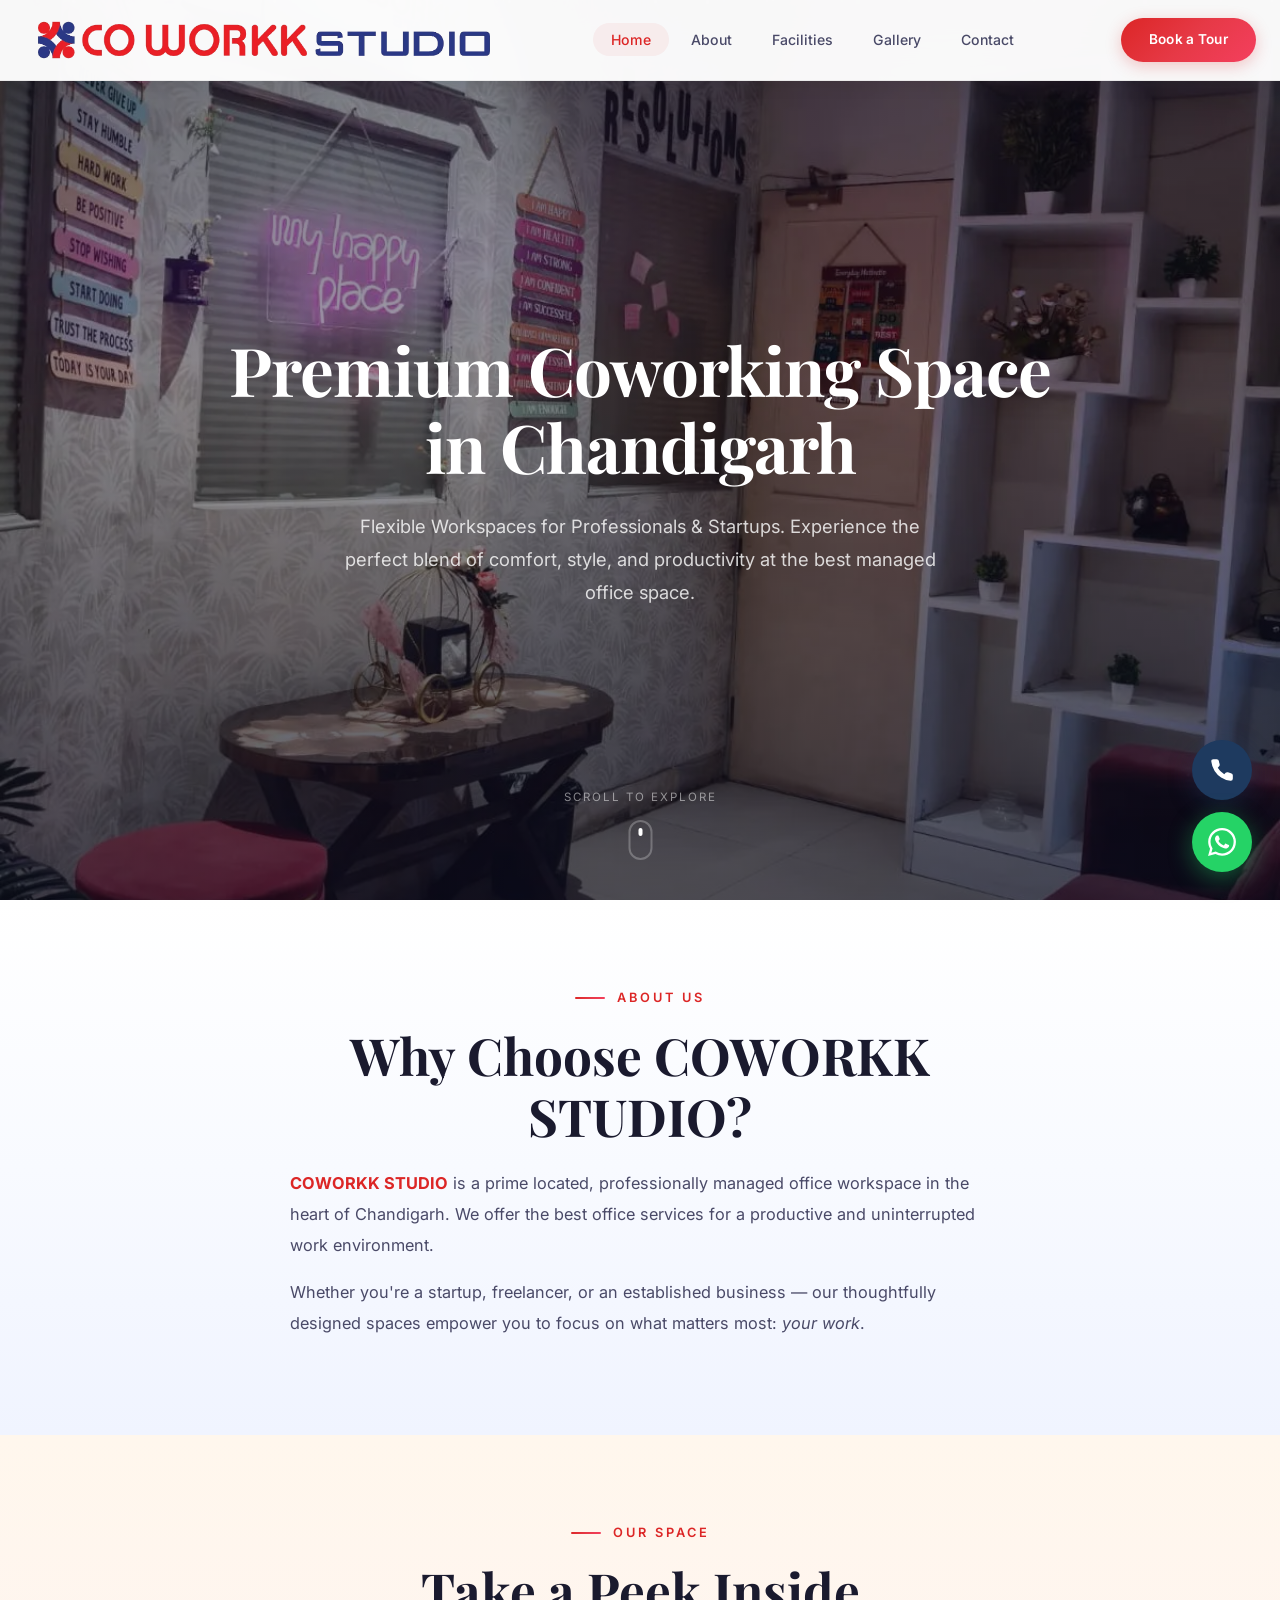
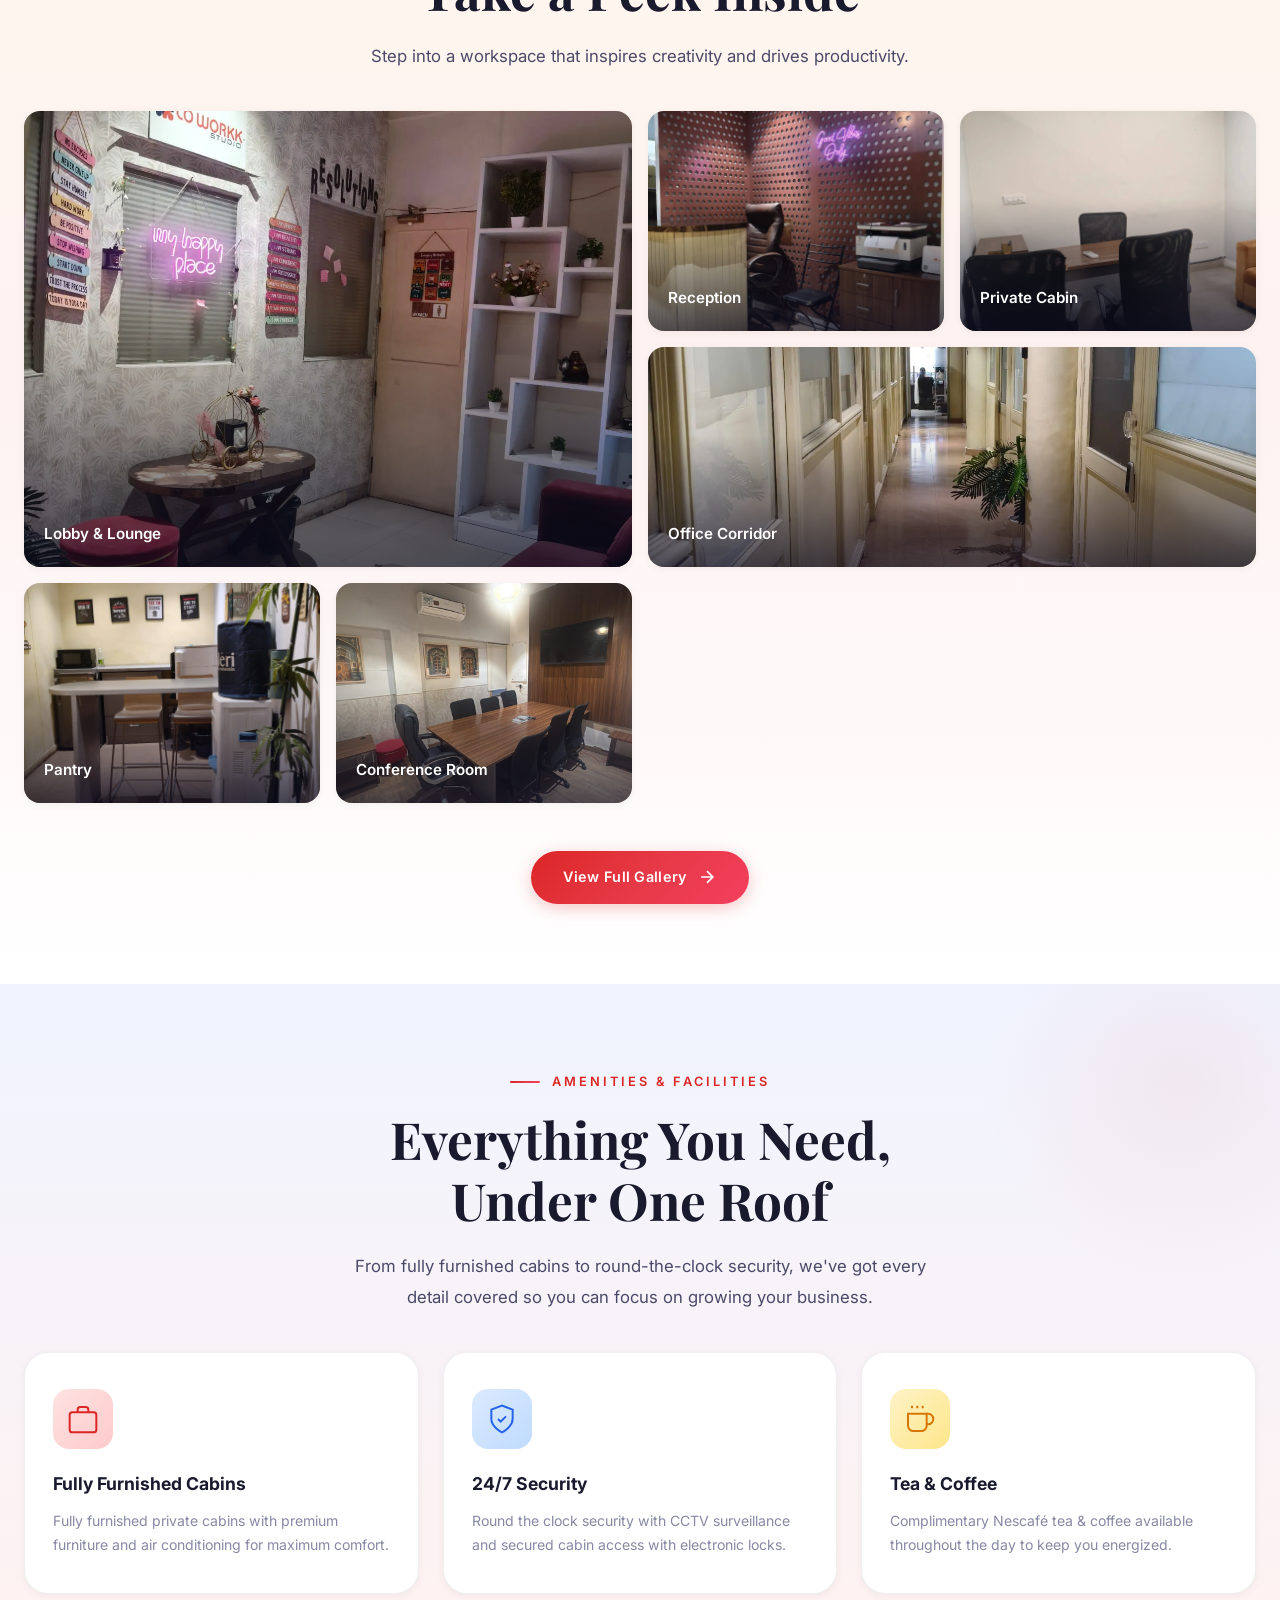
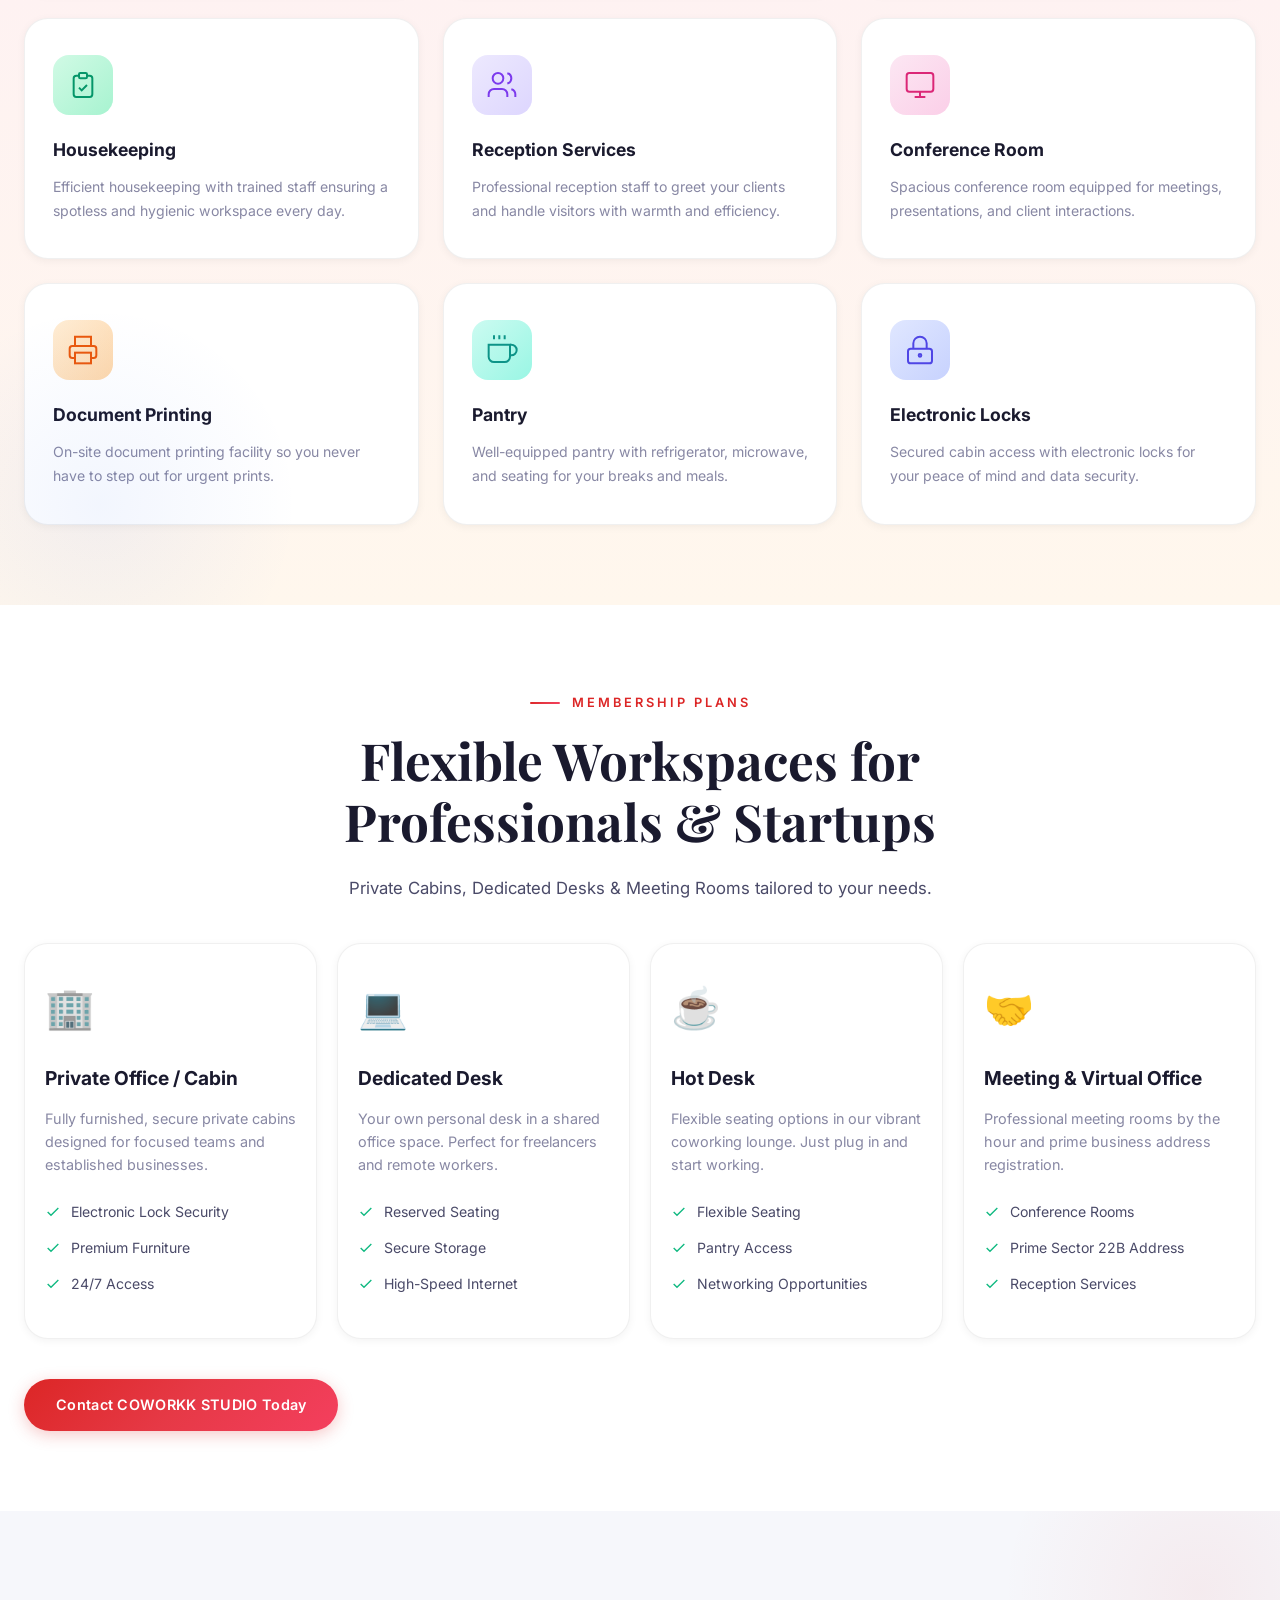
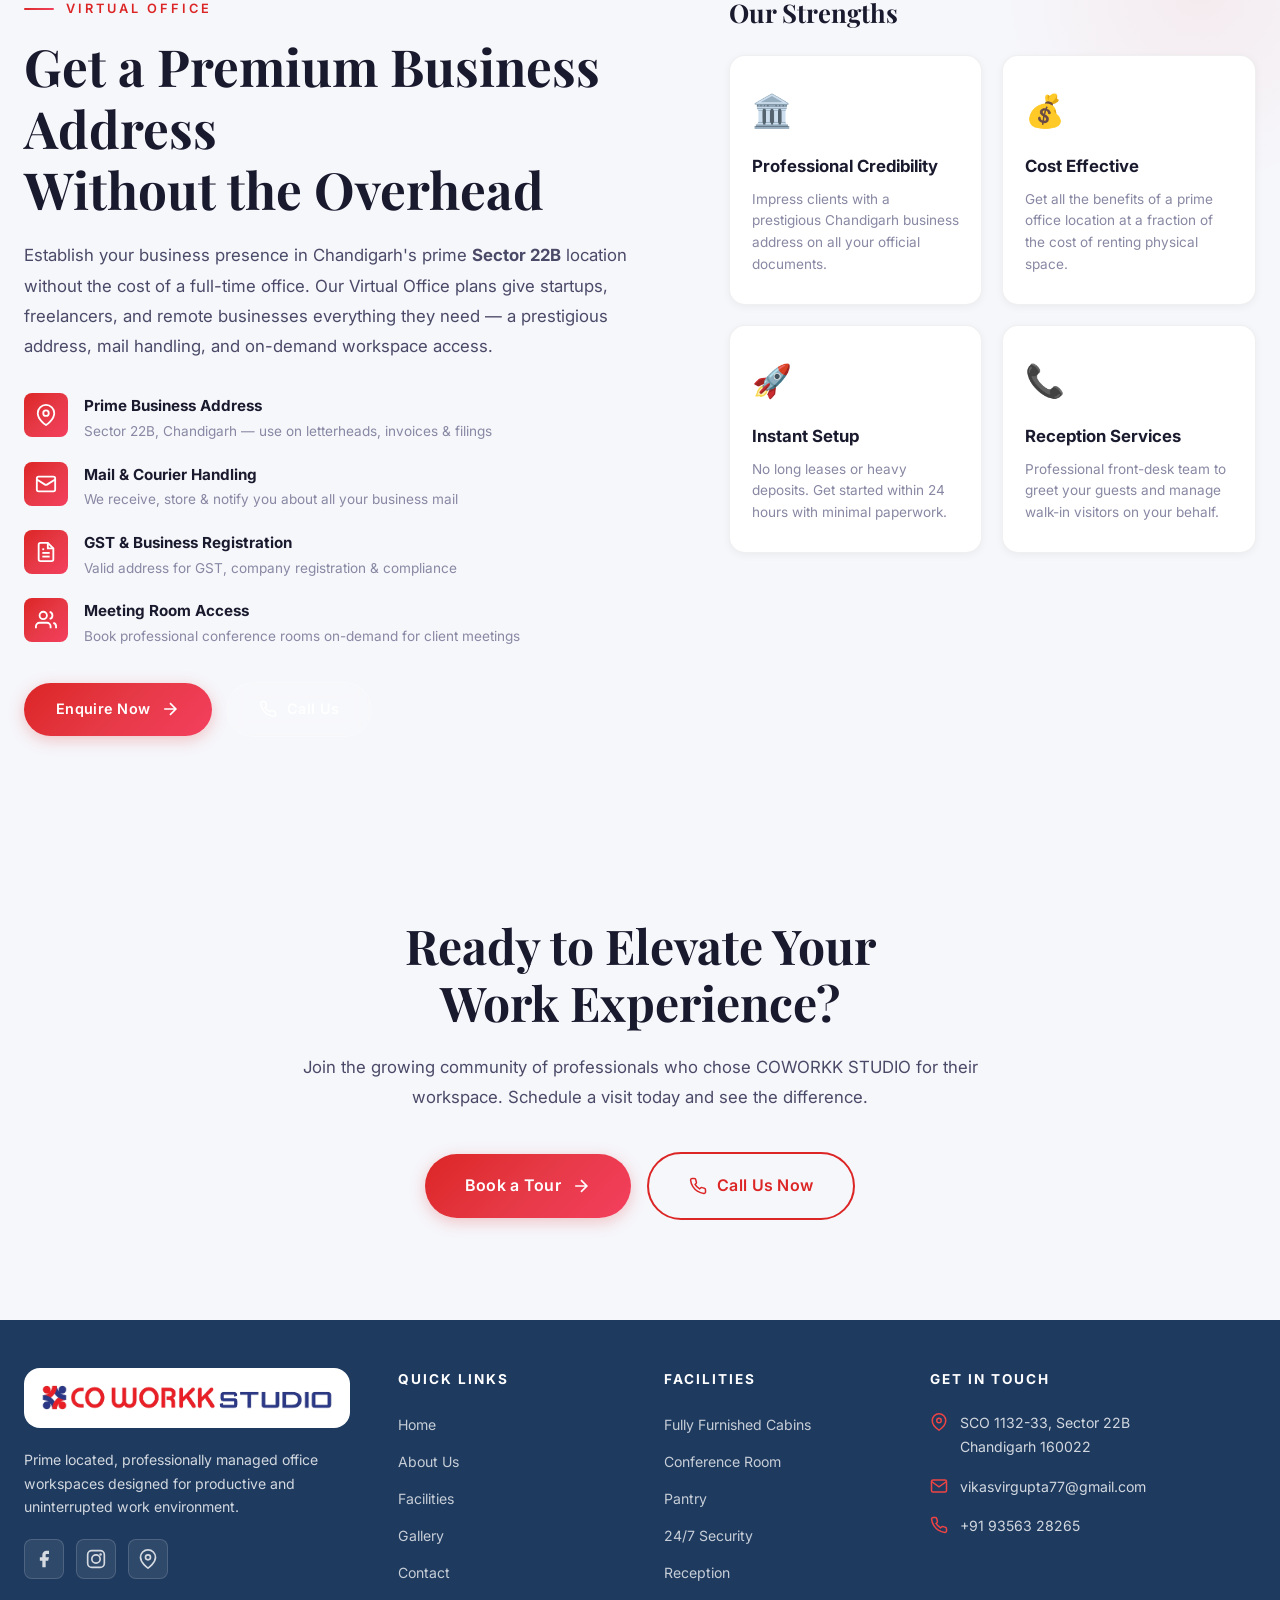
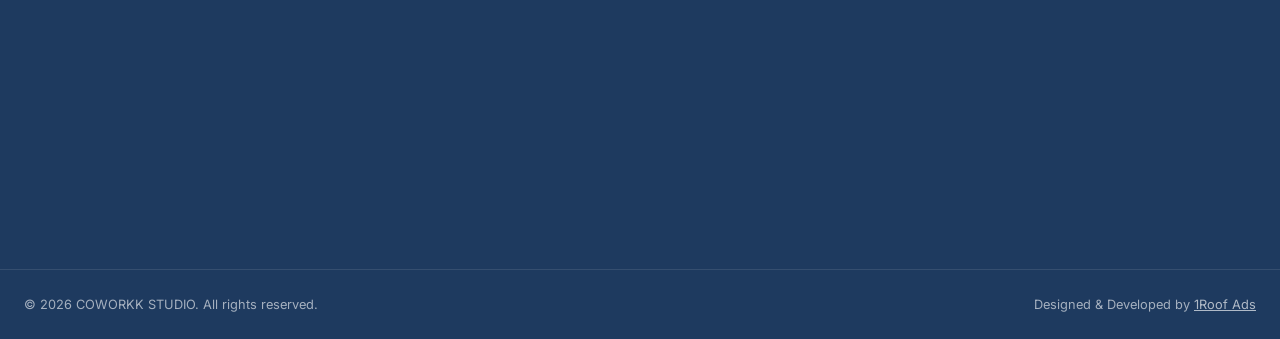
==== commit c5050726: "updated" ====
--- a/index.html
+++ b/index.html
@@ -146,6 +146,12 @@
                     <img src="pics/pantry.webp" alt="Pantry Area" loading="lazy">
                     <div class="mosaic-overlay">
                         <span>Pantry</span>
+                    </div>
+                </div>
+                <div class="mosaic-item" id="gallery-preview-6">
+                    <img src="pics/conference_room.jpeg" alt="Conference Room" loading="lazy">
+                    <div class="mosaic-overlay">
+                        <span>Conference Room</span>
                     </div>
                 </div>
             </div>
--- a/styles.css
+++ b/styles.css
@@ -113,6 +113,8 @@
 .section {
     padding: var(--section-padding);
     position: relative;
+    z-index: 2;
+    background: var(--bg-primary);
 }
 
 /* === Preloader === */
@@ -360,6 +362,7 @@
     align-items: center;
     justify-content: center;
     overflow: hidden;
+    z-index: 1;
 }
 
 .hero-bg {
@@ -727,6 +730,7 @@
 .about {
     background: linear-gradient(180deg, #ffffff 0%, #f8faff 50%, #f0f4ff 100%);
     position: relative;
+    z-index: 2;
 }
 
 .about-grid {
@@ -1812,8 +1816,8 @@
     align-items: flex-end;
     justify-content: space-between;
     padding: 24px;
-    opacity: 0;
-    transition: opacity var(--transition-fast);
+    opacity: 1;
+    transition: background var(--transition-fast);
 }
 
 .gallery-item:hover .gallery-item-overlay {
@@ -2534,6 +2538,20 @@
         grid-column: span 2;
     }
     
+    .mosaic-overlay {
+        opacity: 1 !important;
+        background: linear-gradient(180deg, transparent 30%, rgba(10, 10, 30, 0.75) 100%);
+        padding: 12px;
+    }
+    
+    .mosaic-overlay span {
+        font-size: 0.82rem;
+    }
+    
+    .mosaic-item:hover img {
+        transform: none;
+    }
+    
     .gallery-grid {
         grid-template-columns: 1fr;
         grid-auto-rows: 280px;
@@ -2552,6 +2570,30 @@
     
     .footer-map iframe {
         height: 200px;
+    }
+    
+    .whatsapp-float {
+        bottom: 20px;
+        right: 16px;
+        width: 52px;
+        height: 52px;
+    }
+    
+    .whatsapp-float svg {
+        width: 24px;
+        height: 24px;
+    }
+    
+    .call-float {
+        bottom: 84px;
+        right: 16px;
+        width: 52px;
+        height: 52px;
+    }
+    
+    .call-float svg {
+        width: 22px;
+        height: 22px;
     }
     
     .footer-bottom .container {
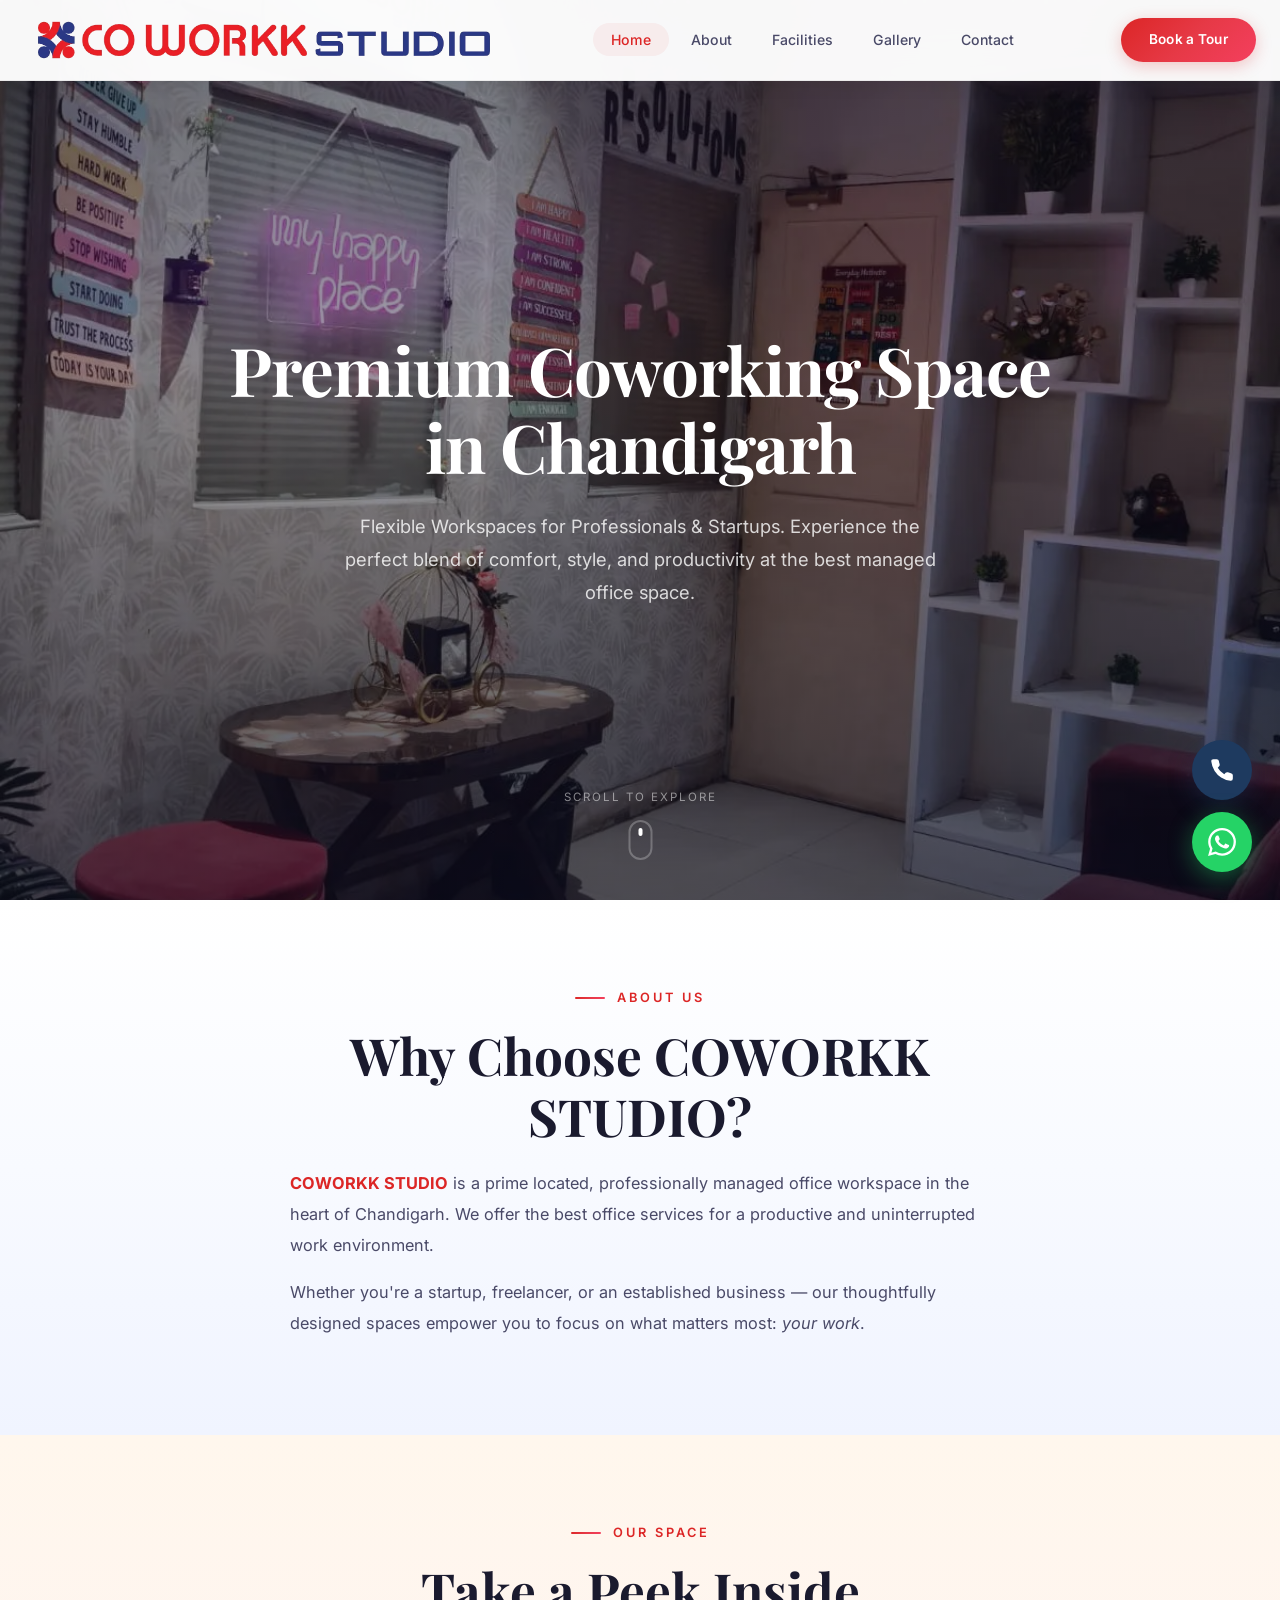
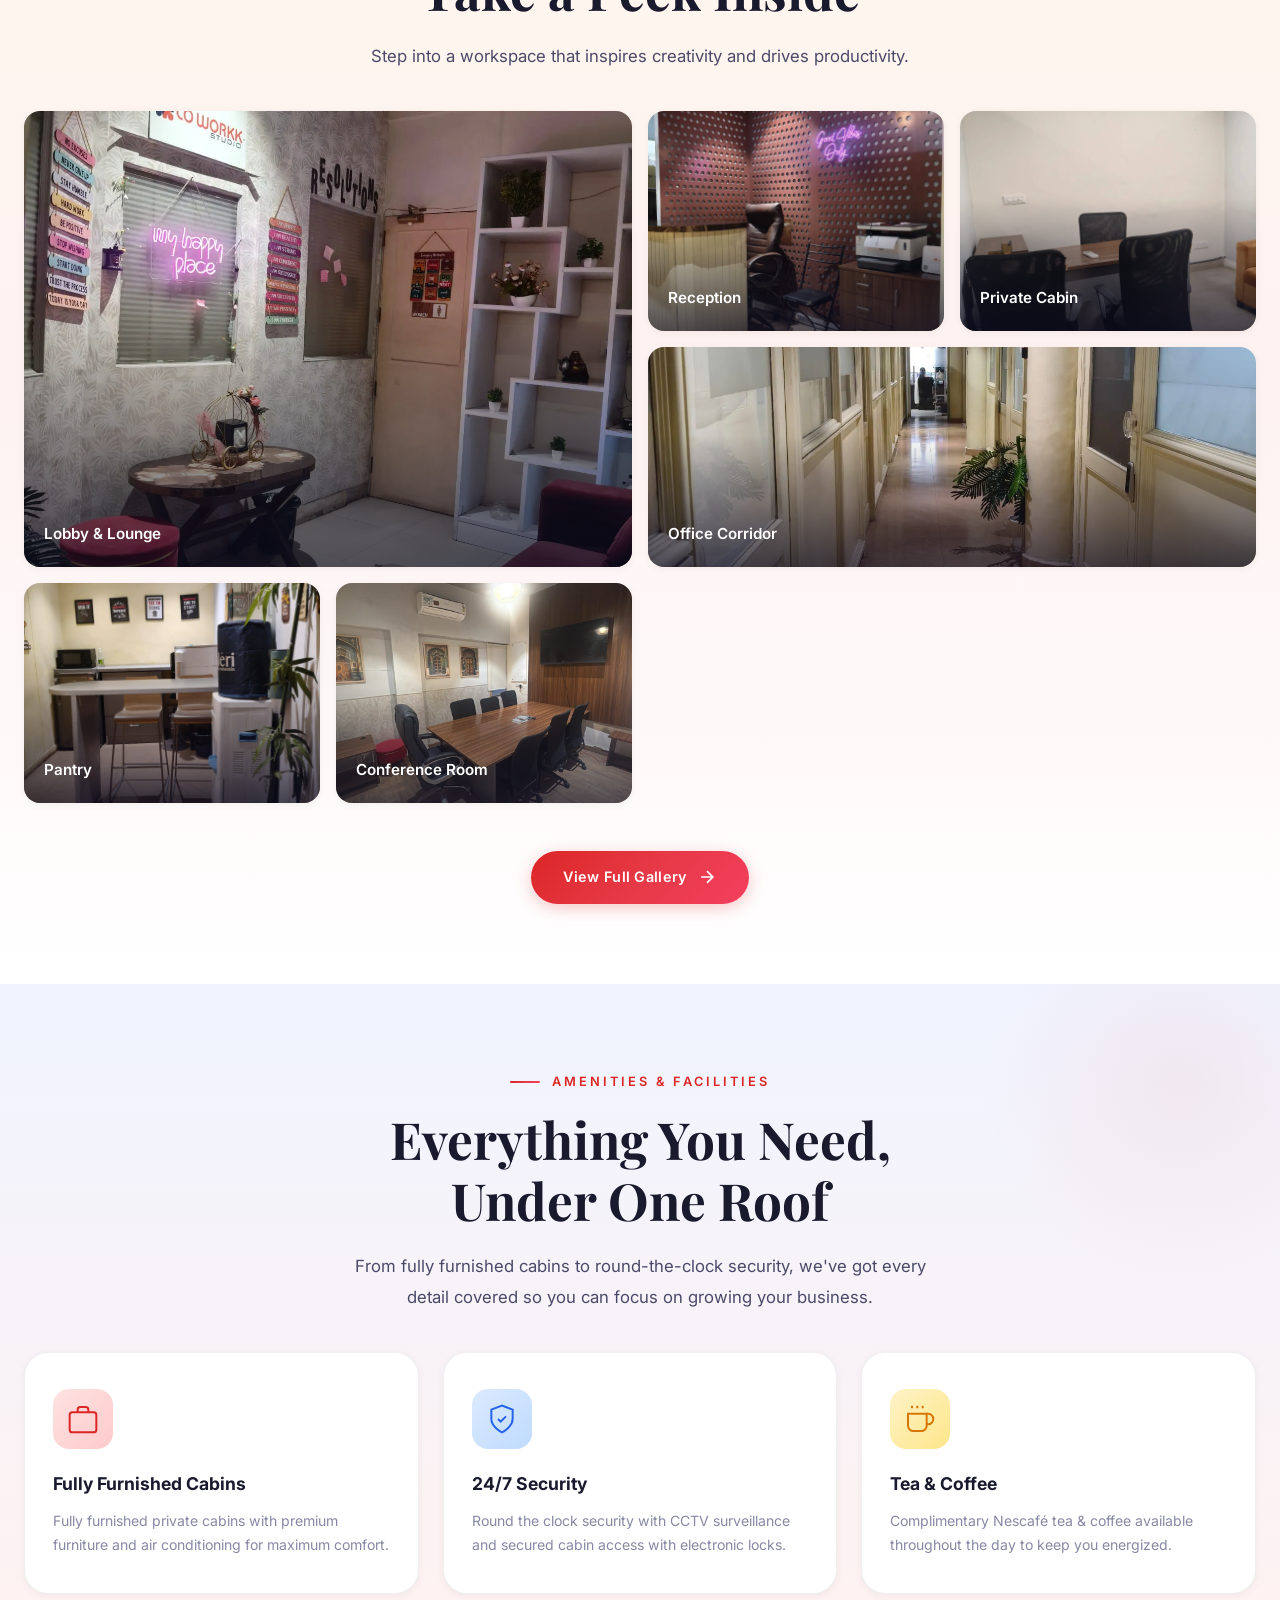
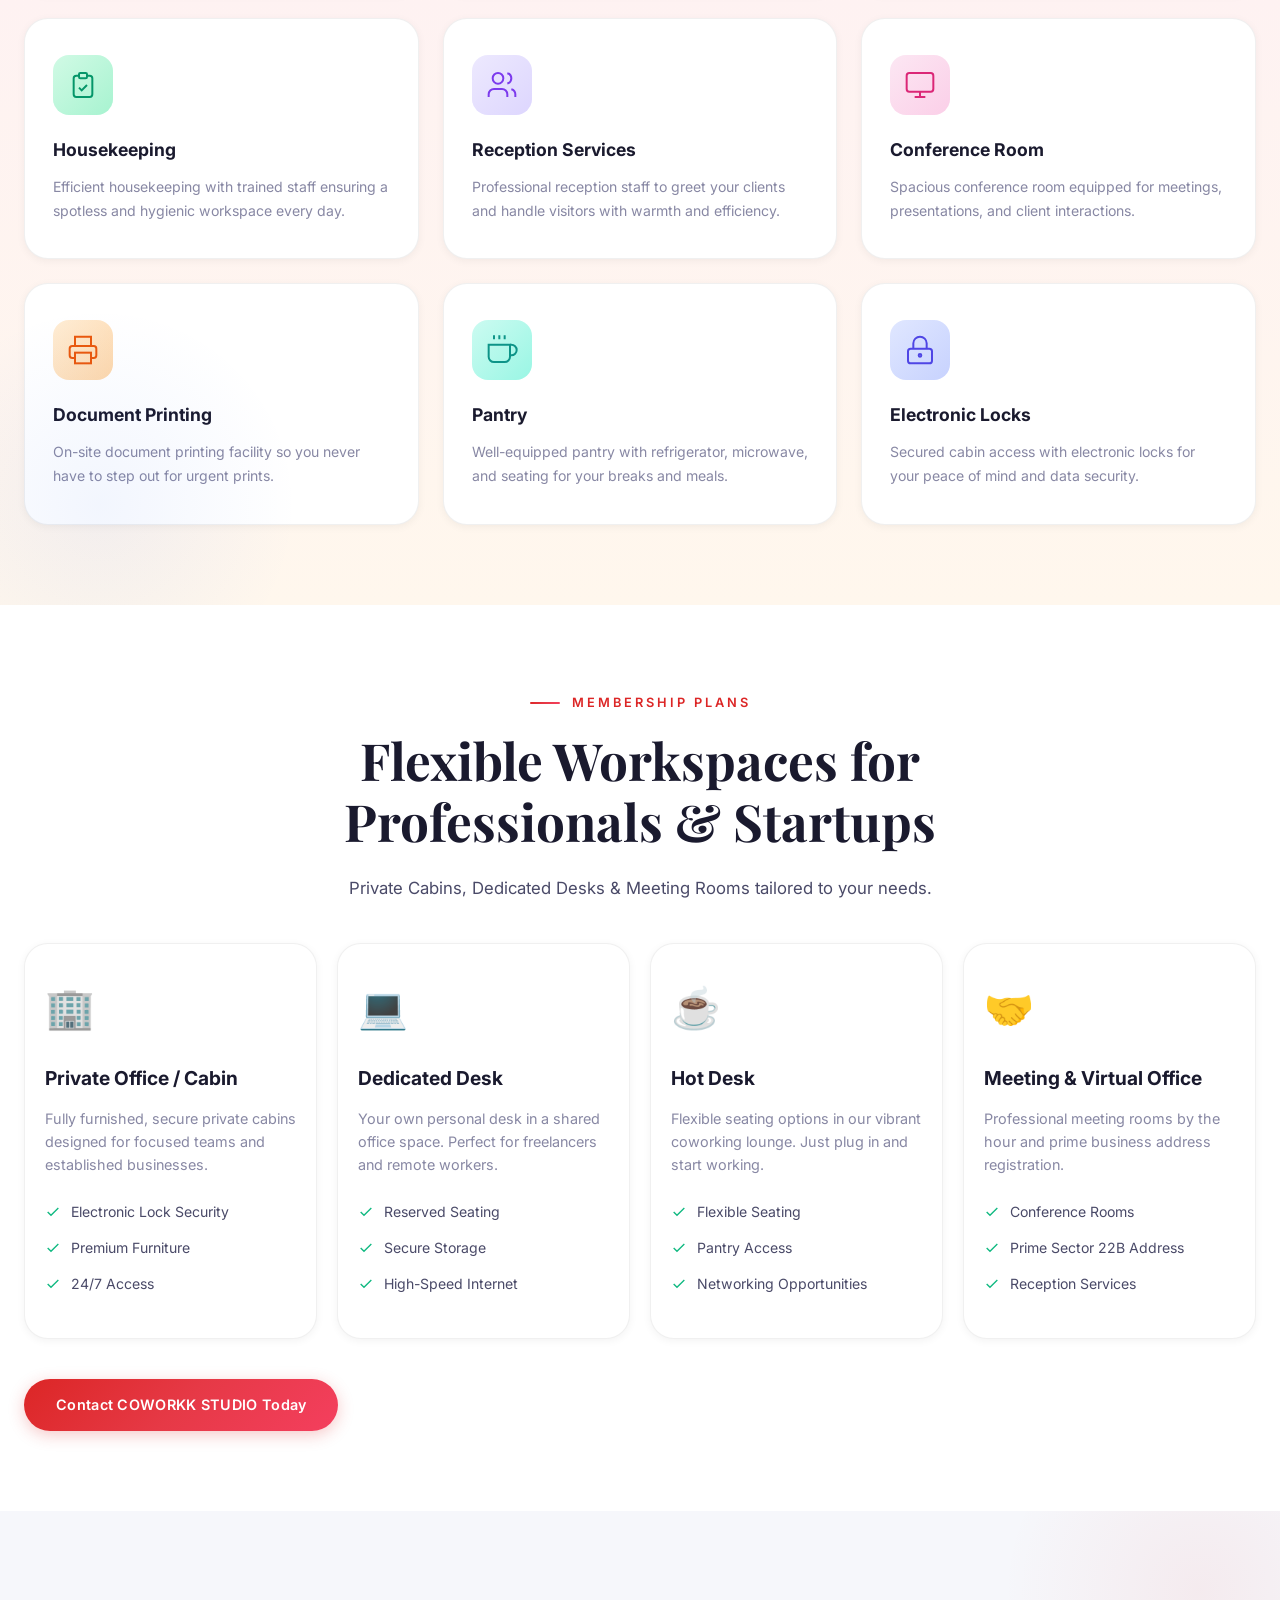
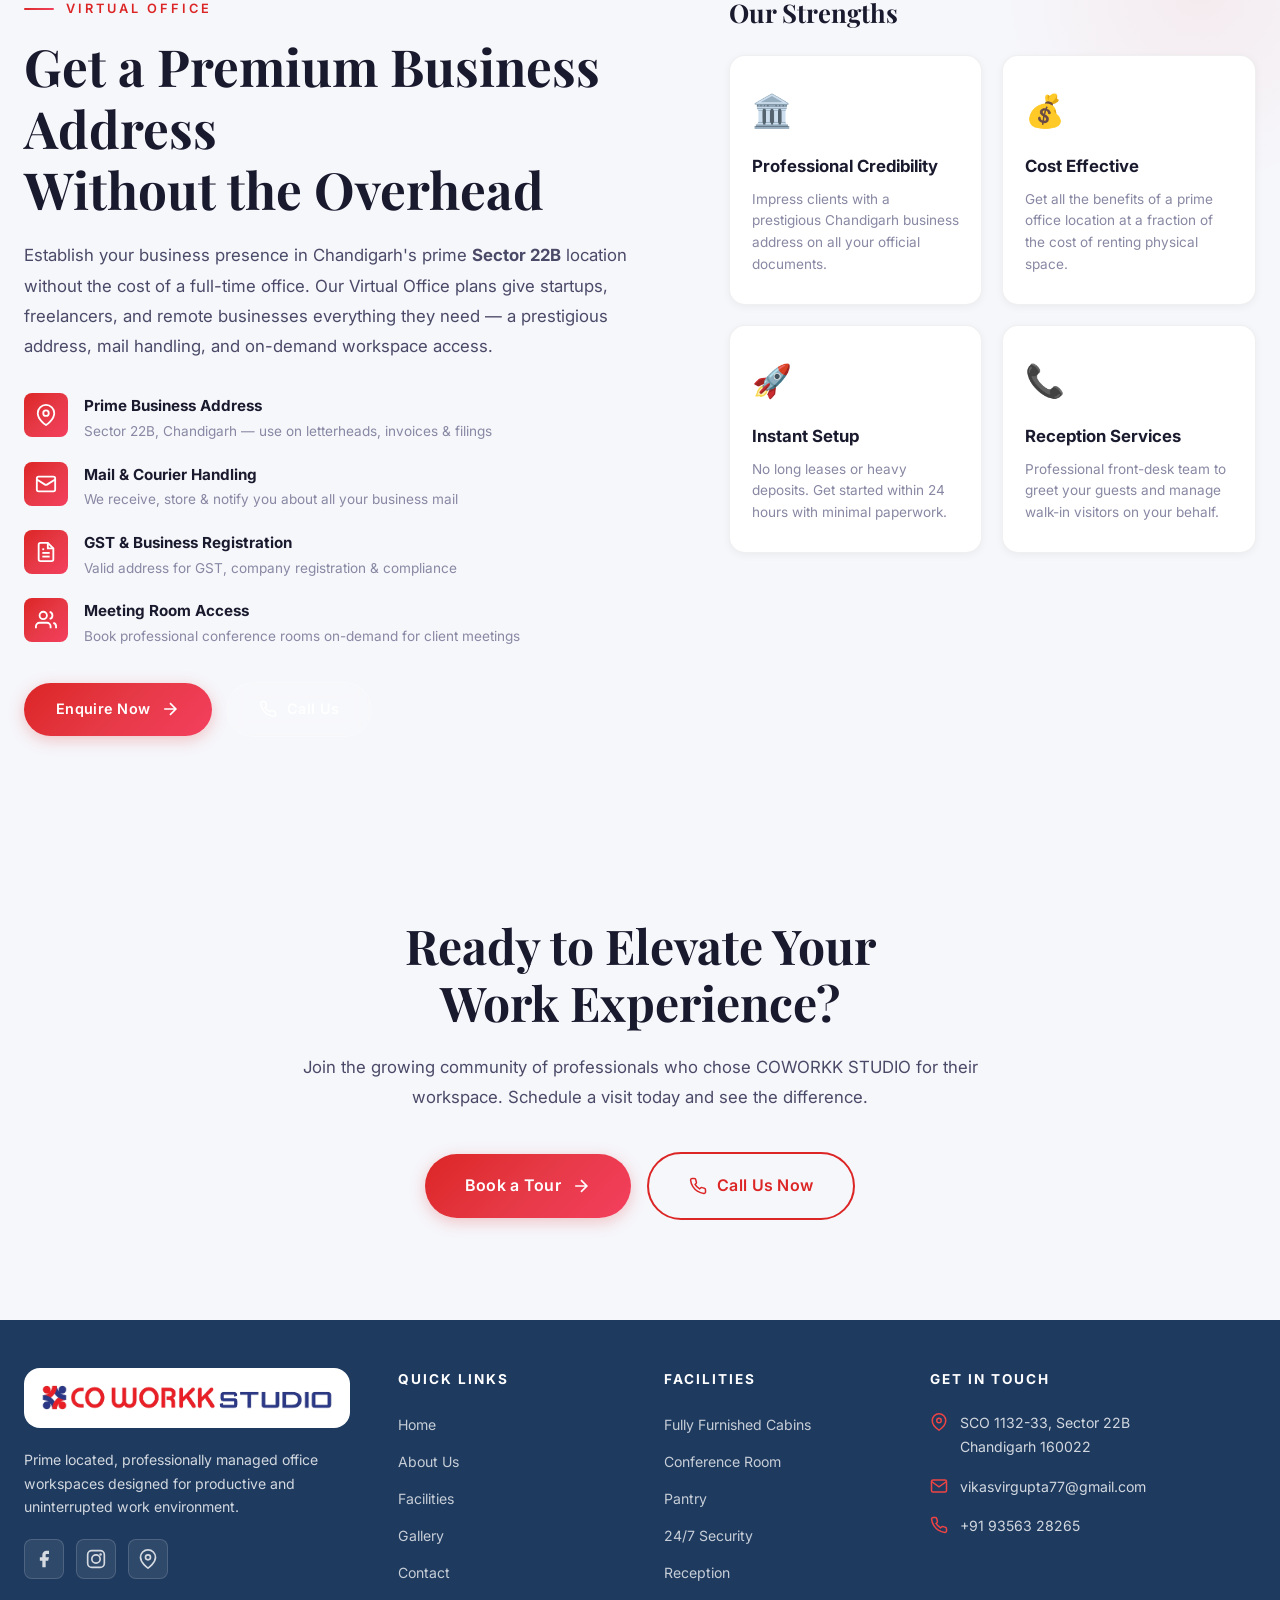
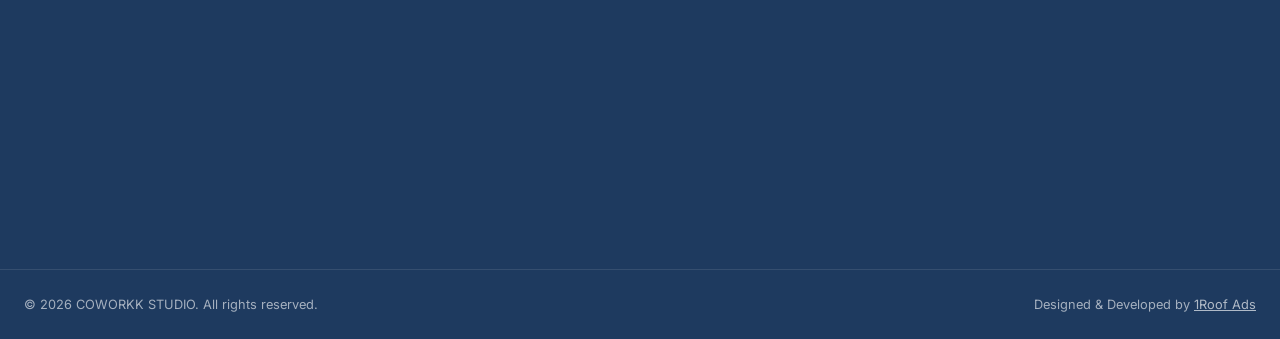
==== commit 2b74d34b: "pages updated" ====
--- a/index.html
+++ b/index.html
@@ -654,7 +654,7 @@
         </div>
         <div class="footer-map">
             <iframe
-                src="https://www.google.com/maps/embed?pb=!1m18!1m12!1m3!1d3430.067!2d76.7784!3d30.7333!2m3!1f0!2f0!3f0!3m2!1i1024!2i768!4f13.1!3m3!1m2!1s0x0%3A0x0!2zMzDCsDQ0JzAwLjAiTiA3NsKwNDYnNDIuMiJF!5e0!3m2!1sen!2sin!4v1700000000000!5m2!1sen!2sin"
+                data-src="https://www.google.com/maps/embed?pb=!1m18!1m12!1m3!1d3430.067!2d76.7784!3d30.7333!2m3!1f0!2f0!3f0!3m2!1i1024!2i768!4f13.1!3m3!1m2!1s0x0%3A0x0!2zMzDCsDQ0JzAwLjAiTiA3NsKwNDYnNDIuMiJF!5e0!3m2!1sen!2sin!4v1700000000000!5m2!1sen!2sin"
                 width="100%" height="250" style="border:0;" allowfullscreen="" loading="lazy"
                 referrerpolicy="no-referrer-when-downgrade" title="COWORKK STUDIO Location"></iframe>
         </div>
